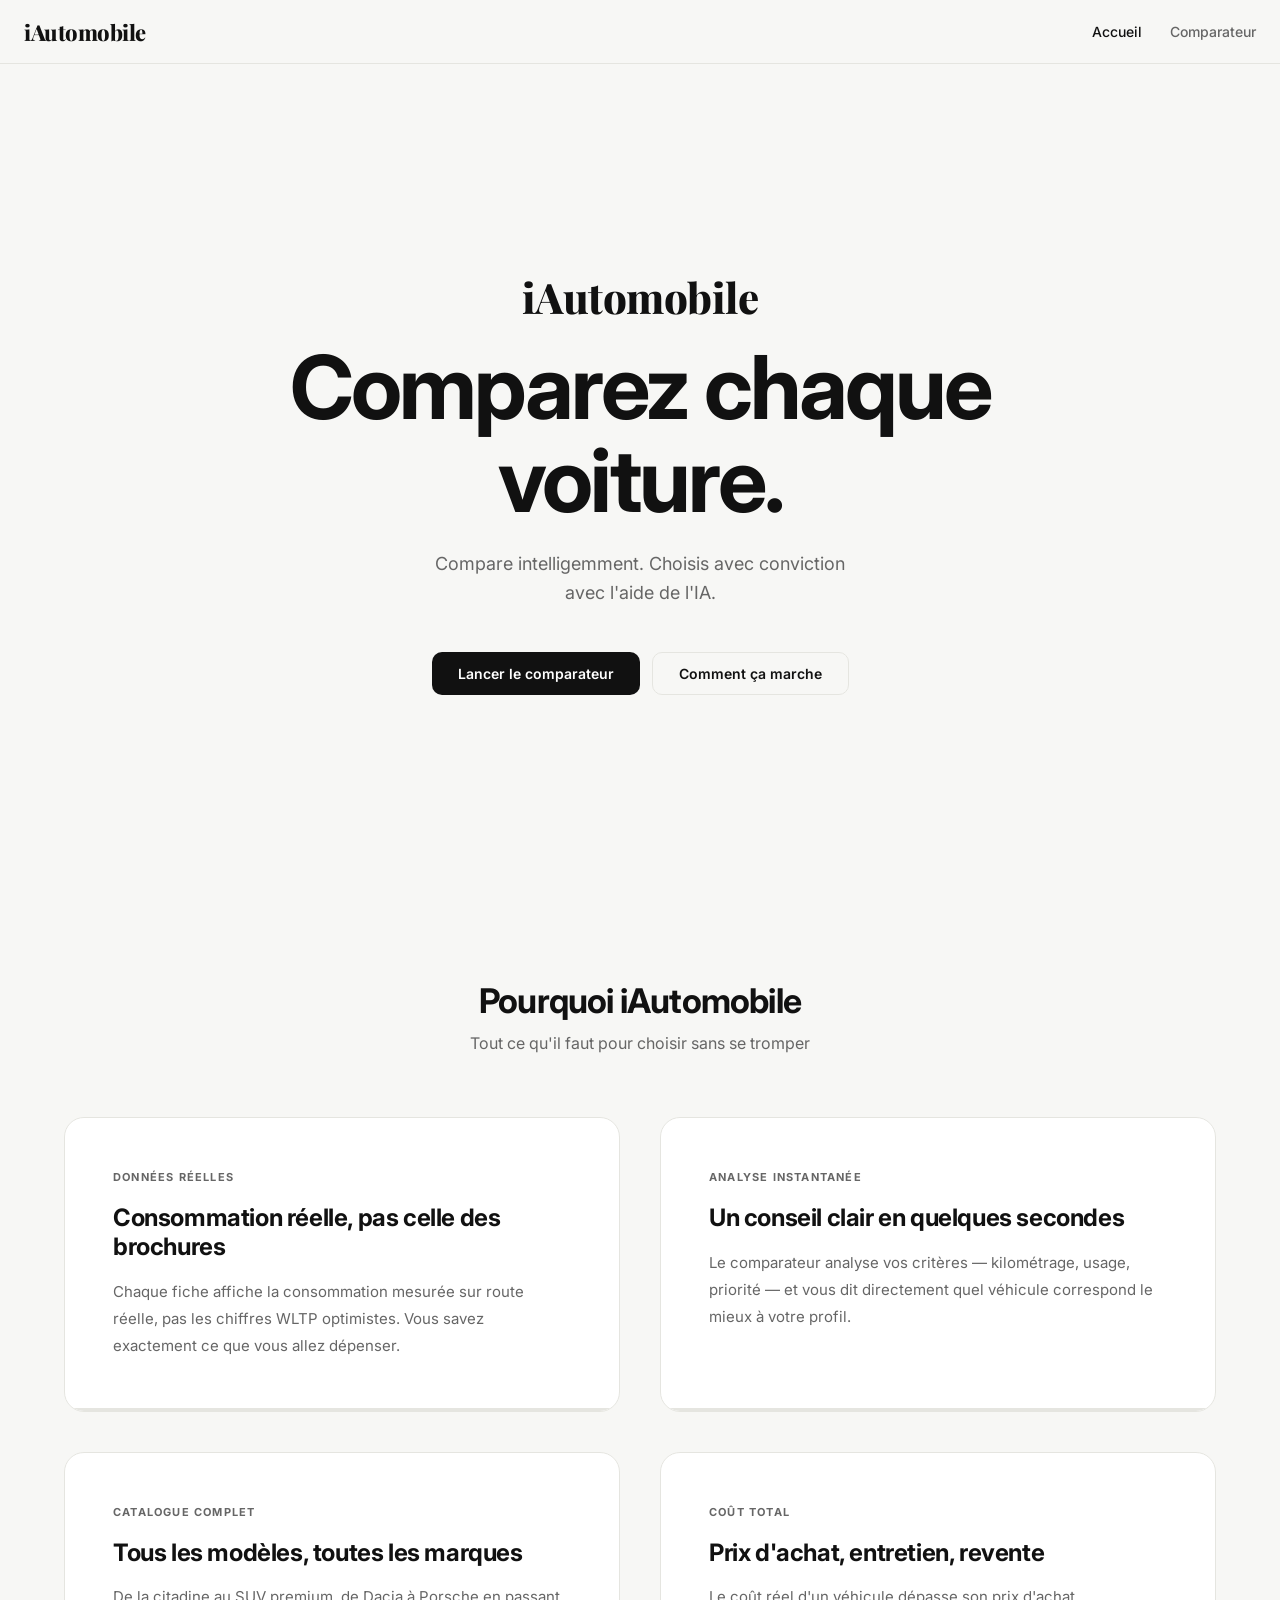
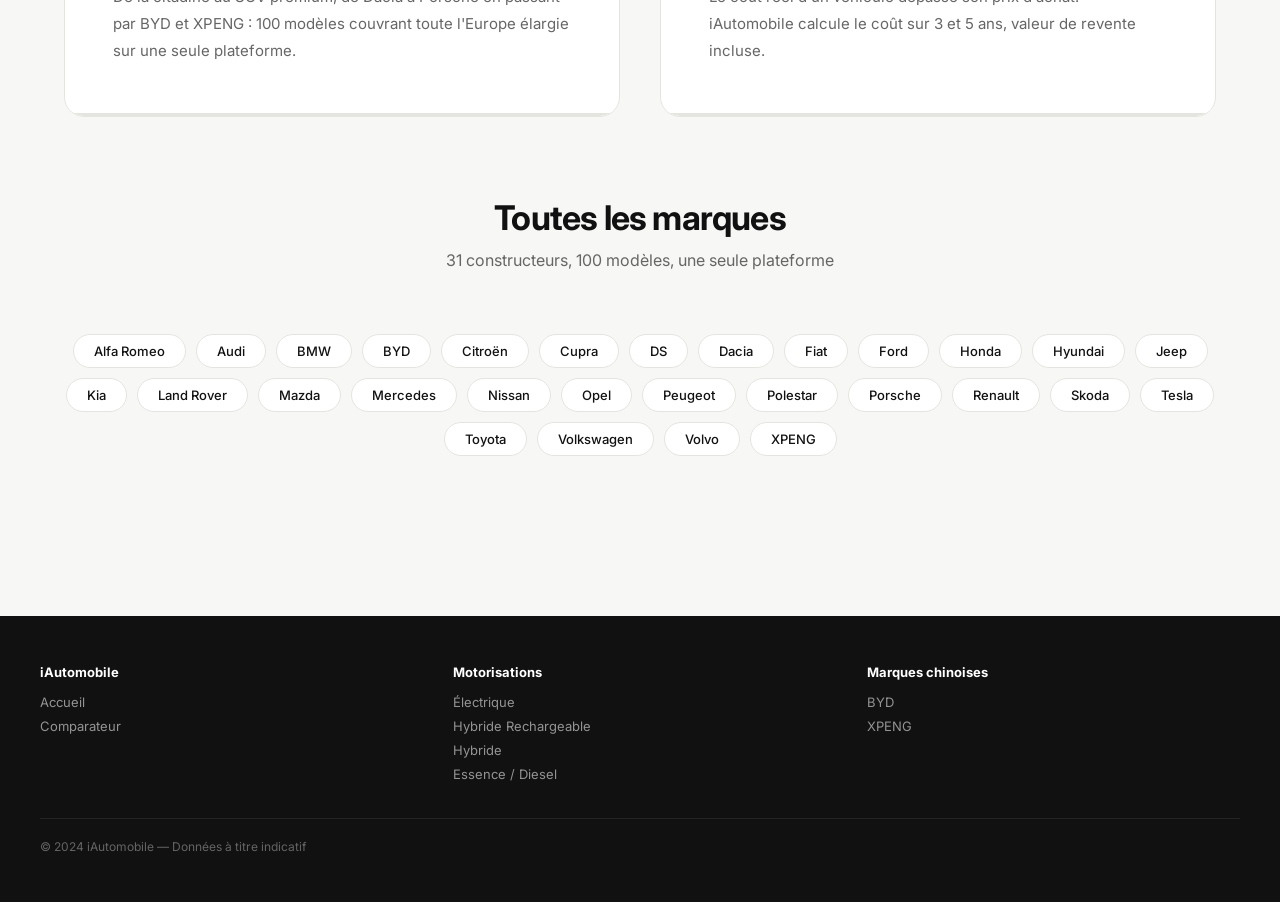
==== index.html @ 493f3c18 "Add files via upload" ====
<!DOCTYPE html>
<html lang="fr">
<head>
<meta charset="UTF-8">
<meta name="viewport" content="width=device-width, initial-scale=1.0">
<title>iAutomobile — Comparateur Automobile</title>
<link href="https://fonts.googleapis.com/css2?family=Playfair+Display:wght@700;800&family=Inter:wght@400;500;600;700&display=swap" rel="stylesheet">
<style>
*{margin:0;padding:0;box-sizing:border-box;}
:root{--bg:#F7F7F5;--text:#111;--muted:#666;--green:#22C55E;--green-light:#ECFDF5;--border:#E5E5E0;--white:#FFF;--red:#EF4444;}
html{scroll-behavior:smooth;}
body{font-family:'Inter',-apple-system,sans-serif;background:var(--bg);color:var(--text);overflow-x:hidden;}

.nav{position:sticky;top:0;z-index:100;background:rgba(247,247,245,.97);backdrop-filter:blur(12px);border-bottom:1px solid var(--border);padding:0 24px;height:64px;display:flex;align-items:center;}
.nav-inner{max-width:1400px;width:100%;margin:0 auto;display:flex;justify-content:space-between;align-items:center;}
.logo{font-family:'Playfair Display',serif;font-size:22px;font-weight:800;letter-spacing:-.5px;cursor:pointer;}
.nav-links{display:flex;gap:28px;}
.nav-links a{text-decoration:none;color:var(--muted);font-size:14px;font-weight:500;transition:color .2s;cursor:pointer;}
.nav-links a:hover,.nav-links a.active{color:var(--text);}

.btn{padding:12px 26px;font-size:14px;font-weight:600;border:none;border-radius:10px;cursor:pointer;font-family:'Inter',sans-serif;transition:all .22s;display:inline-flex;align-items:center;gap:6px;}
.btn-dark{background:var(--text);color:#fff;}
.btn-dark:hover{background:#222;transform:translateY(-2px);box-shadow:0 8px 24px rgba(0,0,0,.18);}
.btn-outline{background:transparent;color:var(--text);border:1.5px solid var(--border);}
.btn-outline:hover{border-color:var(--text);transform:translateY(-2px);}

.page{display:none;}
.page.active{display:block;}

/* HOME */
.hero{min-height:calc(100vh - 64px);display:flex;align-items:center;justify-content:center;padding:80px 24px;text-align:center;}
.hero-inner{max-width:720px;animation:fadeUp .7s ease both;}
.hero-brand{font-family:'Playfair Display',serif;font-size:clamp(18px,3vw,28px);font-weight:700;color:var(--muted);letter-spacing:2px;text-transform:uppercase;margin-bottom:20px;}
.hero h1{font-size:clamp(48px,8vw,88px);font-weight:700;letter-spacing:-3px;line-height:1.05;margin-bottom:24px;}
.hero-tag{font-size:18px;color:var(--muted);margin-bottom:44px;line-height:1.6;}
.hero-cta{display:flex;gap:12px;justify-content:center;flex-wrap:wrap;}

.section{padding:80px 24px;max-width:1200px;margin:0 auto;}
.section-title{font-size:34px;font-weight:700;letter-spacing:-.8px;margin-bottom:12px;text-align:center;}
.section-sub{font-size:16px;color:var(--muted);text-align:center;margin-bottom:64px;}

.feat-grid{display:grid;grid-template-columns:repeat(2,1fr);gap:40px;}
.feat{background:var(--white);border:1px solid var(--border);border-radius:20px;padding:52px 48px;transition:all .3s;position:relative;overflow:hidden;}
.feat::after{content:'';position:absolute;bottom:0;left:0;right:0;height:3px;background:var(--border);transition:background .3s;}
.feat:hover{transform:translateY(-4px);box-shadow:0 16px 48px rgba(0,0,0,.07);}
.feat:hover::after{background:var(--green);}
.feat-label{font-size:11px;font-weight:700;text-transform:uppercase;letter-spacing:1.2px;color:var(--muted);margin-bottom:20px;}
.feat h3{font-size:24px;font-weight:700;letter-spacing:-.4px;margin-bottom:16px;line-height:1.2;}
.feat p{font-size:15px;color:var(--muted);line-height:1.8;}

.brands-row{display:flex;flex-wrap:wrap;gap:10px;justify-content:center;}
.brand-pill{padding:8px 20px;background:var(--white);border:1px solid var(--border);border-radius:100px;font-size:13px;font-weight:500;transition:all .2s;}
.brand-pill:hover{border-color:var(--text);transform:translateY(-1px);}

/* COMPARE */
.compare-layout{display:flex;min-height:calc(100vh - 64px);max-width:1400px;margin:0 auto;}
.sidebar{width:280px;min-width:260px;padding:28px 20px;border-right:1px solid var(--border);position:sticky;top:64px;height:calc(100vh - 64px);overflow-y:auto;background:var(--white);}
.sidebar-section{margin-bottom:28px;}
.sidebar-label{font-size:11px;font-weight:700;text-transform:uppercase;letter-spacing:.7px;color:var(--muted);margin-bottom:12px;display:block;}
.km-row{display:flex;gap:8px;align-items:center;margin-bottom:8px;}
.km-input{width:85px;padding:8px 10px;border:1px solid var(--border);border-radius:8px;font-size:14px;font-weight:700;font-family:'Inter',sans-serif;text-align:right;}
.km-input:focus{outline:none;border-color:var(--green);}
input[type=range]{width:100%;accent-color:var(--green);cursor:pointer;margin-top:6px;}
.pills{display:flex;flex-wrap:wrap;gap:6px;}
.pill{padding:6px 13px;border:1px solid var(--border);border-radius:100px;font-size:12px;font-weight:500;cursor:pointer;background:transparent;font-family:'Inter',sans-serif;transition:all .15s;}
.pill.on{background:var(--text);color:#fff;border-color:var(--text);}
.v-list-item{display:flex;justify-content:space-between;align-items:center;padding:9px 0;border-bottom:1px solid var(--border);font-size:13px;}
.v-list-name{font-weight:600;}
.v-list-remove{background:none;border:none;cursor:pointer;color:var(--muted);font-size:20px;line-height:1;padding:0 2px;transition:color .15s;}
.v-list-remove:hover{color:var(--red);}
.add-btn{width:100%;margin-top:16px;padding:14px;background:var(--text);color:#fff;border:none;border-radius:12px;font-size:14px;font-weight:600;cursor:pointer;font-family:'Inter',sans-serif;display:flex;align-items:center;justify-content:center;gap:8px;transition:all .2s;}
.add-btn:hover{background:#222;transform:translateY(-2px);box-shadow:0 8px 20px rgba(0,0,0,.2);}
.slots-info{text-align:center;font-size:11px;color:var(--muted);margin-top:8px;}
.full-badge{margin-top:14px;padding:10px;background:var(--green-light);border-radius:8px;text-align:center;font-size:12px;font-weight:600;color:#166534;}

.compare-main{flex:1;padding:32px 28px;overflow-x:hidden;min-width:0;}
.compare-header{display:flex;justify-content:space-between;align-items:center;margin-bottom:28px;}
.compare-header h1{font-size:24px;font-weight:700;letter-spacing:-.4px;}
.v-grid{display:grid;gap:20px;margin-bottom:40px;}

.v-card{background:var(--white);border:1px solid var(--border);border-radius:16px;overflow:hidden;transition:box-shadow .3s;position:relative;animation:fadeUp .4s ease both;}
.v-card:hover{box-shadow:0 12px 40px rgba(0,0,0,.09);}
.v-card.recommended{border-color:var(--green);box-shadow:0 0 0 2px var(--green-light);}
.v-img-wrap{height:176px;position:relative;overflow:hidden;background:#111;}
.v-img-wrap img{width:100%;height:100%;object-fit:cover;transition:transform .4s;display:block;}
.v-card:hover .v-img-wrap img{transform:scale(1.05);}
.v-img-fallback{width:100%;height:100%;display:flex;flex-direction:column;align-items:center;justify-content:center;background:linear-gradient(135deg,#1a1a2e,#16213e);color:rgba(255,255,255,.4);font-size:13px;gap:8px;}
.badge-reco{position:absolute;top:10px;left:10px;background:var(--green);color:#fff;padding:4px 10px;border-radius:6px;font-size:11px;font-weight:700;z-index:2;}
.badge-motor{position:absolute;bottom:10px;right:10px;padding:4px 10px;border-radius:6px;font-size:11px;font-weight:600;z-index:2;}
.rm-btn{position:absolute;top:10px;right:10px;width:28px;height:28px;background:rgba(0,0,0,.5);border:none;border-radius:50%;cursor:pointer;color:#fff;font-size:16px;display:flex;align-items:center;justify-content:center;z-index:2;transition:background .2s;}
.rm-btn:hover{background:var(--red);}
.v-body{padding:18px 16px;}
.v-name{font-size:15px;font-weight:700;margin-bottom:2px;}
.v-sub{font-size:12px;color:var(--muted);margin-bottom:14px;}
.scores{display:grid;grid-template-columns:repeat(3,1fr);gap:5px;margin-bottom:11px;}
.sc{background:var(--bg);border-radius:7px;padding:8px 4px;text-align:center;}
.sc-lbl{font-size:9px;font-weight:700;text-transform:uppercase;letter-spacing:.3px;color:var(--muted);margin-bottom:1px;}
.sc-val{font-size:19px;font-weight:700;color:var(--green);}
.sbar-wrap{background:var(--border);border-radius:2px;height:3px;margin-bottom:7px;overflow:hidden;}
.sbar{height:3px;background:var(--green);border-radius:2px;}
.global-lbl{font-size:11px;font-weight:700;color:var(--green);margin-bottom:12px;}
.card-section{margin-bottom:10px;}
.card-section-title{font-size:10px;font-weight:700;text-transform:uppercase;letter-spacing:.4px;color:var(--muted);margin-bottom:5px;}
.insight-row{display:flex;align-items:flex-start;gap:6px;font-size:12px;padding:2px 0;}
.insight-dot{width:5px;height:5px;border-radius:50%;flex-shrink:0;margin-top:4px;}
.dot-green{background:var(--green);}
.dot-red{background:var(--red);}
.dot-blue{background:#3b82f6;}
.dot-orange{background:#f97316;}
.insight-txt{line-height:1.4;}
.comfort-badge{display:inline-flex;align-items:center;gap:5px;margin-top:4px;padding:5px 10px;background:var(--bg);border-radius:6px;font-size:11px;font-weight:600;color:var(--muted);border:1px solid var(--border);}
.m-elec{background:rgba(34,197,94,.85);color:#fff;}
.m-hybrid{background:rgba(59,130,246,.85);color:#fff;}
.m-phev{background:rgba(139,92,246,.85);color:#fff;}
.m-essence{background:rgba(249,115,22,.85);color:#fff;}
.m-diesel{background:rgba(100,116,139,.85);color:#fff;}
.m-gpl{background:rgba(234,179,8,.9);color:#000;}

/* DROPDOWN PICKER */
.picker-form{display:flex;flex-direction:column;gap:10px;margin-top:8px;}
.picker-select{width:100%;padding:10px 14px;border:1px solid var(--border);border-radius:10px;font-size:14px;font-family:'Inter',sans-serif;background:var(--white);color:var(--text);cursor:pointer;appearance:auto;}
.picker-select:focus{outline:none;border-color:var(--green);}
.picker-select:disabled{opacity:.4;cursor:not-allowed;}
.picker-confirm{width:100%;padding:12px;background:var(--green);color:#fff;border:none;border-radius:10px;font-size:14px;font-weight:600;cursor:pointer;font-family:'Inter',sans-serif;transition:all .2s;display:none;}
.picker-confirm:hover{background:#16a34a;transform:translateY(-1px);}
.picker-confirm.visible{display:block;}

/* TABLES */
.tblock{margin-bottom:32px;}
.tblock-title{font-size:17px;font-weight:700;letter-spacing:-.2px;margin-bottom:14px;}
.ct-wrap{background:var(--white);border:1px solid var(--border);border-radius:14px;overflow:hidden;overflow-x:auto;}
.ct{width:100%;border-collapse:collapse;}
.ct th{padding:11px 15px;font-size:11px;font-weight:600;text-transform:uppercase;letter-spacing:.5px;color:var(--muted);text-align:left;background:var(--bg);border-bottom:1px solid var(--border);white-space:nowrap;}
.ct td{padding:12px 15px;font-size:13px;border-bottom:1px solid var(--border);vertical-align:middle;}
.ct tr:last-child td{border-bottom:none;}
.ct tbody tr:hover{background:#fafaf8;}
.ct .rl{font-size:12px;font-weight:600;color:var(--muted);white-space:nowrap;background:var(--bg);min-width:168px;}
.ct .best{color:var(--green);font-weight:700;}
.ct .fw{font-weight:600;}
.vbar{display:flex;align-items:center;gap:9px;}
.vbar-track{flex:1;background:var(--border);border-radius:3px;height:4px;overflow:hidden;min-width:36px;}
.vbar-fill{height:4px;border-radius:3px;background:#d1d5db;}
.vbar-fill.vbest{background:var(--green);}
.vbar-val{font-size:13px;font-weight:600;white-space:nowrap;min-width:56px;text-align:right;}
.vbar-val.vbest-txt{color:var(--green);}

/* AI BOX */
.ai-box{background:var(--white);border:1px solid var(--border);border-radius:20px;padding:36px;margin-bottom:40px;position:relative;overflow:hidden;}
.ai-box::before{content:'';position:absolute;top:0;left:0;right:0;height:3px;background:linear-gradient(90deg,var(--green),#86efac);}
.ai-hd{display:flex;align-items:center;gap:14px;margin-bottom:28px;}
.ai-ic{width:44px;height:44px;background:var(--green-light);border-radius:12px;display:flex;align-items:center;justify-content:center;font-size:22px;flex-shrink:0;}
.ai-hd h2{font-size:20px;font-weight:700;letter-spacing:-.3px;}
.ai-hd-sub{font-size:12px;color:var(--muted);margin-top:2px;}
.score-row{display:grid;grid-template-columns:repeat(auto-fit,minmax(120px,1fr));gap:10px;margin-bottom:24px;}
.sc-chip{background:var(--bg);border-radius:12px;padding:16px;text-align:center;}
.sc-chip-lbl{font-size:10px;font-weight:700;text-transform:uppercase;letter-spacing:.5px;color:var(--muted);margin-bottom:6px;}
.sc-chip-val{font-size:34px;font-weight:700;color:var(--green);line-height:1;}
.sc-chip-name{font-size:11px;color:var(--muted);margin-top:4px;font-weight:500;}
.reco-box{background:var(--green-light);border:1px solid #bbf7d0;border-radius:12px;padding:20px;margin-bottom:20px;}
.reco-box h3{font-size:14px;font-weight:700;color:#166534;margin-bottom:8px;}
.reco-box p{font-size:14px;color:#166534;line-height:1.65;}
.verdict-grid{display:grid;grid-template-columns:repeat(auto-fit,minmax(190px,1fr));gap:10px;}
.verdict-c{background:var(--bg);border:1px solid var(--border);border-radius:12px;padding:14px 16px;}
.v-tag{font-size:11px;font-weight:700;text-transform:uppercase;letter-spacing:.4px;margin-bottom:5px;}
.v-tag.vfor{color:var(--green);}
.v-tag.vagainst{color:var(--muted);}
.v-vname{font-size:14px;font-weight:600;margin-bottom:4px;}
.v-vdesc{font-size:12px;color:var(--muted);line-height:1.5;}

.footer{background:var(--text);color:#fff;padding:48px 24px;margin-top:80px;}
.footer-inner{max-width:1200px;margin:0 auto;display:grid;grid-template-columns:repeat(auto-fit,minmax(160px,1fr));gap:40px;}
.footer h4{font-size:13px;font-weight:700;margin-bottom:14px;}
.footer a{display:block;font-size:13px;color:rgba(255,255,255,.55);text-decoration:none;margin-bottom:8px;cursor:pointer;}
.footer a:hover{color:#fff;}
.footer-copy{max-width:1200px;margin:28px auto 0;padding-top:20px;border-top:1px solid rgba(255,255,255,.08);font-size:12px;color:rgba(255,255,255,.35);}

@keyframes fadeUp{from{opacity:0;transform:translateY(14px);}to{opacity:1;transform:translateY(0);}}
@keyframes fadeIn{from{opacity:0;}to{opacity:1;}}
@media(max-width:960px){.sidebar{display:none;}.feat-grid{grid-template-columns:1fr;gap:24px;}}
@media(max-width:600px){.nav-links{display:none;}.hero h1{font-size:42px;letter-spacing:-2px;}.hero-cta{flex-direction:column;}}
</style>
</head>
<body>

<nav class="nav">
  <div class="nav-inner">
    <div class="logo" onclick="showPage('home')">iAutomobile</div>
    <div class="nav-links">
      <a onclick="showPage('home')" id="nav-home" class="active">Accueil</a>
      <a onclick="showPage('compare')" id="nav-compare">Comparateur</a>
    </div>
  </div>
</nav>

<!-- HOME -->
<div id="page-home" class="page active">
  <div class="hero">
    <div class="hero-inner">
      <div class="hero-brand" style="font-family:'Playfair Display',serif;font-size:clamp(28px,4vw,42px);font-weight:800;color:var(--text);letter-spacing:-.5px;text-transform:none;margin-bottom:16px;">iAutomobile</div>
      <h1>Comparez chaque voiture.</h1>
      <p class="hero-tag">Compare intelligemment. Choisis avec conviction<br>avec l'aide de l'IA.</p>
      <div class="hero-cta">
        <button class="btn btn-dark" onclick="showPage('compare')">Lancer le comparateur</button>
        <button class="btn btn-outline" onclick="document.getElementById('how').scrollIntoView({behavior:'smooth'})">Comment ça marche</button>
      </div>
    </div>
  </div>

  <div class="section" id="how">
    <p class="section-title">Pourquoi iAutomobile</p>
    <p class="section-sub">Tout ce qu'il faut pour choisir sans se tromper</p>
    <div class="feat-grid">
      <div class="feat">
        <div class="feat-label">Données réelles</div>
        <h3>Consommation réelle, pas celle des brochures</h3>
        <p>Chaque fiche affiche la consommation mesurée sur route réelle, pas les chiffres WLTP optimistes. Vous savez exactement ce que vous allez dépenser.</p>
      </div>
      <div class="feat">
        <div class="feat-label">Analyse instantanée</div>
        <h3>Un conseil clair en quelques secondes</h3>
        <p>Le comparateur analyse vos critères — kilométrage, usage, priorité — et vous dit directement quel véhicule correspond le mieux à votre profil.</p>
      </div>
      <div class="feat">
        <div class="feat-label">Catalogue complet</div>
        <h3>Tous les modèles, toutes les marques</h3>
        <p>De la citadine au SUV premium, de Dacia à Porsche en passant par BYD et XPENG : 100 modèles couvrant toute l'Europe élargie sur une seule plateforme.</p>
      </div>
      <div class="feat">
        <div class="feat-label">Coût total</div>
        <h3>Prix d'achat, entretien, revente</h3>
        <p>Le coût réel d'un véhicule dépasse son prix d'achat. iAutomobile calcule le coût sur 3 et 5 ans, valeur de revente incluse.</p>
      </div>
    </div>
  </div>

  <div class="section" style="padding-top:0;">
    <p class="section-title">Toutes les marques</p>
    <p class="section-sub">31 constructeurs, 100 modèles, une seule plateforme</p>
    <div class="brands-row" id="brands-row"></div>
  </div>

  <footer class="footer">
    <div class="footer-inner">
      <div><h4>iAutomobile</h4><a onclick="showPage('home')">Accueil</a><a onclick="showPage('compare')">Comparateur</a></div>
      <div><h4>Motorisations</h4><a>Électrique</a><a>Hybride Rechargeable</a><a>Hybride</a><a>Essence / Diesel</a></div>
      <div><h4>Marques chinoises</h4><a>BYD</a><a>XPENG</a></div>
    </div>
    <div class="footer-copy">© 2024 iAutomobile — Données à titre indicatif</div>
  </footer>
</div>

<!-- COMPARE -->
<div id="page-compare" class="page">
  <div class="compare-layout">
    <aside class="sidebar">
      <div class="sidebar-section">
        <span class="sidebar-label">Kilométrage annuel</span>
        <div class="km-row">
          <input type="number" id="km-val" class="km-input" value="12000" min="1000" max="80000" step="1000" oninput="onKmInput(this.value)">
          <span style="font-size:13px;color:var(--muted);">km/an</span>
        </div>
        <input type="range" id="km-range" min="1000" max="80000" step="1000" value="12000" oninput="onKmRange(this.value)">
      </div>
      <div class="sidebar-section">
        <span class="sidebar-label">Usage principal</span>
        <div class="pills">
          <button class="pill on" data-usage="mixed" onclick="setUsage(this)">Mixte</button>
          <button class="pill" data-usage="urban" onclick="setUsage(this)">Urbain</button>
          <button class="pill" data-usage="highway" onclick="setUsage(this)">Autoroute</button>
        </div>
      </div>
      <div class="sidebar-section">
        <span class="sidebar-label">Priorité</span>
        <div class="pills">
          <button class="pill on" data-prio="balanced" onclick="setPrio(this)">Équilibré</button>
          <button class="pill" data-prio="economy" onclick="setPrio(this)">Économie</button>
          <button class="pill" data-prio="performance" onclick="setPrio(this)">Performance</button>
          <button class="pill" data-prio="comfort" onclick="setPrio(this)">Confort</button>
        </div>
      </div>
      <div class="sidebar-section">
        <span class="sidebar-label">Véhicules sélectionnés</span>
        <div id="v-list"></div>
        <div id="add-slot">
          <button class="add-btn" onclick="togglePicker()">+ Ajouter un véhicule</button>
          <div class="slots-info" id="slots-info"></div>
        </div>
        <div id="full-badge" class="full-badge" style="display:none">Maximum 4 véhicules atteint</div>
        <div id="picker-wrap" style="display:none;margin-top:16px;">
          <div class="picker-form">
            <select class="picker-select" id="sel-brand" onchange="onBrandChange()">
              <option value="">Choisir une marque...</option>
            </select>
            <select class="picker-select" id="sel-model" onchange="onModelChange()" disabled>
              <option value="">Choisir un modèle...</option>
            </select>
            <select class="picker-select" id="sel-energy" onchange="onEnergyChange()" disabled>
              <option value="">Énergie...</option>
            </select>
            <select class="picker-select" id="sel-version" onchange="onVersionChange()" disabled>
              <option value="">Version...</option>
            </select>
            <button class="picker-confirm" id="picker-confirm" onclick="confirmPick()">Ajouter ce véhicule</button>
          </div>
        </div>
      </div>
    </aside>
    <main class="compare-main">
      <div class="compare-header">
        <h1>Comparateur</h1>
        <span id="compare-count"></span>
      </div>
      <div id="cards-wrap"></div>
      <div id="ai-wrap"></div>
      <div id="tables-wrap"></div>
    </main>
  </div>
</div>
<script>
var DB=[
{id:1,brand:"Renault",model:"Clio",version:"Techno TCe 90",year:2024,motorization:"Essence",photo:"https://upload.wikimedia.org/wikipedia/commons/thumb/9/9e/2019_Renault_Clio_facelift_%28UK%29%2C_front_8.21.19.jpg/800px-2019_Renault_Clio_facelift_%28UK%29%2C_front_8.21.19.jpg",power:90,torque:160,transmission:"Manuelle 6v",battery:null,autonomy:null,consumption_wltp:5.0,consumption_real:5.8,co2:114,dimensions:"4080x1798x1440",trunk:290,weight:1070,price:19200,cote_occasion:14500,resale3y:11500,resale5y:9200,comfort:3,space:2,strengths:["Prix d'achat serré","Fiabilité prouvée","Conso modérée"],weaknesses:["Coffre limité","Insonorisation moyenne"]},
{id:2,brand:"Renault",model:"Mégane E-Tech",version:"EV60 220ch",year:2024,motorization:"Électrique",photo:"https://upload.wikimedia.org/wikipedia/commons/thumb/5/5b/Renault_M%C3%A9gane_E-Tech_Electric_-_2022_-_001.jpg/800px-Renault_M%C3%A9gane_E-Tech_Electric_-_2022_-_001.jpg",power:220,torque:300,transmission:"Automatique",battery:60,autonomy:470,consumption_wltp:16.1,consumption_real:18.0,co2:0,dimensions:"4200x1768x1505",trunk:440,weight:1624,price:38500,cote_occasion:29000,resale3y:24000,resale5y:19000,comfort:4,space:3,strengths:["Autonomie confortable","Design moderne","Recharge rapide"],weaknesses:["Prix élevé","Coffre moyen"]},
{id:3,brand:"Renault",model:"Austral",version:"E-Tech Hybrid 200",year:2024,motorization:"Hybride",photo:"https://upload.wikimedia.org/wikipedia/commons/thumb/4/4c/Renault_Austral_-_2022_-_001.jpg/800px-Renault_Austral_-_2022_-_001.jpg",power:200,torque:205,transmission:"Auto. multimode",battery:null,autonomy:null,consumption_wltp:4.9,consumption_real:5.6,co2:111,dimensions:"4510x1836x1620",trunk:500,weight:1560,price:36900,cote_occasion:28000,resale3y:22000,resale5y:17500,comfort:4,space:4,strengths:["Hybride efficace","Grand coffre","Confort routier"],weaknesses:["Accélération moyenne","Prix en hausse"]},
{id:4,brand:"Renault",model:"Arkana",version:"E-Tech Hybrid 145",year:2024,motorization:"Hybride",photo:"https://upload.wikimedia.org/wikipedia/commons/thumb/e/e7/Renault_Arkana_E-Tech_-_2021_-_001.jpg/800px-Renault_Arkana_E-Tech_-_2021_-_001.jpg",power:145,torque:205,transmission:"Auto. multimode",battery:null,autonomy:null,consumption_wltp:4.7,consumption_real:5.3,co2:107,dimensions:"4568x1820x1571",trunk:480,weight:1444,price:32900,cote_occasion:24000,resale3y:19000,resale5y:15000,comfort:3,space:3,strengths:["Style SUV coupé","Hybride efficace","Bonne revente"],weaknesses:["Coffre en retrait","Pas de 4x4"]},
{id:5,brand:"Peugeot",model:"208",version:"GT PureTech 100",year:2024,motorization:"Essence",photo:"https://upload.wikimedia.org/wikipedia/commons/thumb/6/6a/2019_Peugeot_208_GT_Line_1.2_Front.jpg/800px-2019_Peugeot_208_GT_Line_1.2_Front.jpg",power:100,torque:205,transmission:"Manuelle 6v",battery:null,autonomy:null,consumption_wltp:5.1,consumption_real:5.9,co2:117,dimensions:"4055x1745x1430",trunk:311,weight:1120,price:22400,cote_occasion:16500,resale3y:13000,resale5y:10500,comfort:3,space:2,strengths:["Design premium","Cockpit i","Équipements complets"],weaknesses:["Coffre limite","Visibilité réduite"]},
{id:6,brand:"Peugeot",model:"e-208",version:"GT 156ch",year:2024,motorization:"Électrique",photo:"https://upload.wikimedia.org/wikipedia/commons/thumb/9/92/2020_Peugeot_e-208_GT_front_8.17.20.jpg/800px-2020_Peugeot_e-208_GT_front_8.17.20.jpg",power:156,torque:260,transmission:"Automatique",battery:51,autonomy:400,consumption_wltp:14.7,consumption_real:16.5,co2:0,dimensions:"4055x1745x1430",trunk:311,weight:1530,price:34200,cote_occasion:25000,resale3y:20000,resale5y:16000,comfort:3,space:2,strengths:["Autonomie urbaine excellente","Design identique","Recharge rapide"],weaknesses:["Prix élevé","Poids alourdi"]},
{id:7,brand:"Peugeot",model:"308",version:"PHEV 225 e-EAT8",year:2024,motorization:"Hybride Rechargeable",photo:"",power:225,torque:360,transmission:"Automatique 8v",battery:12.4,autonomy:58,consumption_wltp:6.1,consumption_real:7.2,co2:139,dimensions:"4363x1852x1444",trunk:375,weight:1545,price:38900,cote_occasion:28000,resale3y:22000,resale5y:17500,comfort:4,space:3,strengths:["Économique en ville","Polyvalent","Confort premium"],weaknesses:["Batterie coûteuse","Coffre réduit"]},
{id:8,brand:"Peugeot",model:"3008",version:"PHEV 300 4x4",year:2024,motorization:"Hybride Rechargeable",photo:"",power:300,torque:520,transmission:"Automatique 8v",battery:14.2,autonomy:60,consumption_wltp:6.5,consumption_real:7.8,co2:149,dimensions:"4447x1841x1632",trunk:395,weight:1850,price:52900,cote_occasion:38000,resale3y:30000,resale5y:24000,comfort:4,space:4,strengths:["300ch AWD","Coffre modulable","Qualité intérieure"],weaknesses:["Très lourd","Prix premium"]},
{id:9,brand:"Citroën",model:"C3",version:"PureTech 83",year:2024,motorization:"Essence",photo:"",power:83,torque:150,transmission:"Manuelle 5v",battery:null,autonomy:null,consumption_wltp:4.8,consumption_real:5.5,co2:111,dimensions:"4015x1755x1495",trunk:310,weight:1054,price:16200,cote_occasion:11500,resale3y:9000,resale5y:7200,comfort:4,space:2,strengths:["Budget serré","Confort urbain","Légèreté"],weaknesses:["Motorisation basique","Coffre petit"]},
{id:10,brand:"Citroën",model:"ë-C3",version:"MAX 113ch",year:2024,motorization:"Électrique",photo:"",power:113,torque:120,transmission:"Automatique",battery:44,autonomy:320,consumption_wltp:13.9,consumption_real:15.5,co2:0,dimensions:"4015x1755x1577",trunk:310,weight:1416,price:23300,cote_occasion:17000,resale3y:13500,resale5y:10500,comfort:4,space:2,strengths:["Prix accessible","Autonomie correcte","Confort Citroën"],weaknesses:["Finition basique","Recharge moyenne"]},
{id:11,brand:"Citroën",model:"C5 X",version:"Hybrid 225",year:2024,motorization:"Hybride Rechargeable",photo:"",power:225,torque:360,transmission:"Automatique 8v",battery:12.4,autonomy:55,consumption_wltp:5.9,consumption_real:7.0,co2:135,dimensions:"4805x1865x1485",trunk:485,weight:1675,price:43900,cote_occasion:31000,resale3y:24000,resale5y:19000,comfort:5,space:4,strengths:["Confort exceptionnel","Grand coffre","Silhouette originale"],weaknesses:["Prix élevé","Pas très sportif"]},
{id:12,brand:"Dacia",model:"Sandero",version:"ECO-G 100",year:2024,motorization:"GPL",photo:"",power:100,torque:170,transmission:"Manuelle 6v",battery:null,autonomy:null,consumption_wltp:5.4,consumption_real:6.1,co2:124,dimensions:"4088x1769x1519",trunk:328,weight:1100,price:17200,cote_occasion:12500,resale3y:10000,resale5y:8000,comfort:3,space:3,strengths:["Meilleur rapport qualité/prix","GPL économique","Coffre correct"],weaknesses:["Image entrée de gamme","Équipements basiques"]},
{id:13,brand:"Dacia",model:"Duster",version:"TCe 130 4x2",year:2024,motorization:"Essence",photo:"",power:130,torque:230,transmission:"Manuelle 6v",battery:null,autonomy:null,consumption_wltp:6.2,consumption_real:7.1,co2:141,dimensions:"4340x1800x1693",trunk:467,weight:1299,price:22900,cote_occasion:17000,resale3y:13500,resale5y:11000,comfort:3,space:4,strengths:["Prix imbattable","Grand coffre","Robustesse"],weaknesses:["Finition basique","Consommation correcte"]},
{id:14,brand:"Dacia",model:"Spring",version:"Electric 65ch",year:2024,motorization:"Électrique",photo:"",power:65,torque:113,transmission:"Automatique",battery:26.8,autonomy:220,consumption_wltp:13.9,consumption_real:15.0,co2:0,dimensions:"3734x1622x1519",trunk:290,weight:970,price:18900,cote_occasion:13000,resale3y:10000,resale5y:7500,comfort:2,space:2,strengths:["Électrique le moins cher","Ultraléger","Parfait urbain"],weaknesses:["Autonomie limitée","Pas pour autoroute"]},
{id:15,brand:"Dacia",model:"Jogger",version:"TCe 110 7 places",year:2024,motorization:"Essence",photo:"",power:110,torque:200,transmission:"Manuelle 6v",battery:null,autonomy:null,consumption_wltp:6.3,consumption_real:7.2,co2:144,dimensions:"4547x1784x1632",trunk:160,weight:1285,price:21900,cote_occasion:16000,resale3y:13000,resale5y:10500,comfort:3,space:5,strengths:["7 places abordable","Modularité excellente","Prix plancher"],weaknesses:["Conso correcte","Finition basique"]},
{id:16,brand:"Toyota",model:"Corolla",version:"Hybride 140h",year:2024,motorization:"Hybride",photo:"https://upload.wikimedia.org/wikipedia/commons/thumb/3/38/2019_Toyota_Corolla_sedan_%28facelift%2C_red%29%2C_front_8.15.19.jpg/800px-2019_Toyota_Corolla_sedan_%28facelift%2C_red%29%2C_front_8.15.19.jpg",power:140,torque:163,transmission:"CVT automatique",battery:null,autonomy:null,consumption_wltp:4.1,consumption_real:4.8,co2:107,dimensions:"4640x1780x1435",trunk:360,weight:1375,price:32500,cote_occasion:25000,resale3y:20500,resale5y:16500,comfort:4,space:3,strengths:["Fiabilité légendaire","Hybride très efficace","Entretien économique"],weaknesses:["Moteur peu sportif","Accélération modeste"]},
{id:17,brand:"Toyota",model:"Yaris",version:"Hybride 116h",year:2024,motorization:"Hybride",photo:"",power:116,torque:141,transmission:"CVT automatique",battery:null,autonomy:null,consumption_wltp:3.8,consumption_real:4.4,co2:87,dimensions:"3940x1745x1500",trunk:286,weight:1130,price:26200,cote_occasion:20000,resale3y:16500,resale5y:13500,comfort:3,space:2,strengths:["Conso record","Fiabilité Toyota","Petit prix entretien"],weaknesses:["Coffre très limité","CVT bruyant"]},
{id:18,brand:"Toyota",model:"C-HR",version:"Hybride 200h",year:2024,motorization:"Hybride",photo:"",power:200,torque:208,transmission:"CVT automatique",battery:null,autonomy:null,consumption_wltp:4.7,consumption_real:5.4,co2:108,dimensions:"4390x1840x1565",trunk:388,weight:1540,price:38900,cote_occasion:30000,resale3y:24000,resale5y:19500,comfort:4,space:3,strengths:["Design unique","Hybride puissant","Bonne revente"],weaknesses:["Coffre réduit","Pas de 4x4"]},
{id:19,brand:"Toyota",model:"RAV4",version:"Hybride 222h AWD",year:2024,motorization:"Hybride",photo:"",power:222,torque:221,transmission:"CVT automatique",battery:null,autonomy:null,consumption_wltp:5.0,consumption_real:5.8,co2:114,dimensions:"4600x1855x1685",trunk:580,weight:1790,price:46500,cote_occasion:36000,resale3y:29000,resale5y:23500,comfort:4,space:5,strengths:["AWD fiable","Grand coffre","Hybride durable"],weaknesses:["Prix élevé","Conso sur route"]},
{id:20,brand:"Toyota",model:"bZ4X",version:"204ch FWD",year:2024,motorization:"Électrique",photo:"",power:204,torque:266,transmission:"Automatique",battery:71.4,autonomy:516,consumption_wltp:18.0,consumption_real:20.0,co2:0,dimensions:"4690x1860x1650",trunk:452,weight:2010,price:47990,cote_occasion:36000,resale3y:29000,resale5y:23000,comfort:4,space:4,strengths:["Autonomie confortable","Grand coffre","Fiabilité Toyota"],weaknesses:["Recharge lente","Lourd"]},
{id:21,brand:"Volkswagen",model:"Golf",version:"GTE eHybrid 245",year:2024,motorization:"Hybride Rechargeable",photo:"",power:245,torque:400,transmission:"DSG 6v",battery:13,autonomy:70,consumption_wltp:5.5,consumption_real:6.8,co2:127,dimensions:"4284x1789x1456",trunk:381,weight:1580,price:46500,cote_occasion:36000,resale3y:28000,resale5y:22000,comfort:4,space:3,strengths:["70km électrique réel","Finition allemande","Polyvalent"],weaknesses:["Prix élevé","Poids important"]},
{id:22,brand:"Volkswagen",model:"Polo",version:"Life 1.0 TSI 95",year:2024,motorization:"Essence",photo:"",power:95,torque:175,transmission:"Manuelle 5v",battery:null,autonomy:null,consumption_wltp:5.0,consumption_real:5.7,co2:115,dimensions:"4053x1751x1461",trunk:351,weight:1106,price:22100,cote_occasion:16500,resale3y:13000,resale5y:10500,comfort:3,space:2,strengths:["Qualité allemande","Bon coffre citadine","Fiable"],weaknesses:["Prix vs concurrents","Options coûteuses"]},
{id:23,brand:"Volkswagen",model:"ID.4",version:"Pro 204ch",year:2024,motorization:"Électrique",photo:"",power:204,torque:310,transmission:"Automatique",battery:77,autonomy:531,consumption_wltp:17.7,consumption_real:19.5,co2:0,dimensions:"4584x1865x1640",trunk:543,weight:2124,price:48990,cote_occasion:37000,resale3y:30000,resale5y:24000,comfort:4,space:5,strengths:["Grand coffre","Autonomie rassurante","Confort routier"],weaknesses:["Très lourd","Prix élevé"]},
{id:24,brand:"Volkswagen",model:"Tiguan",version:"eHybrid 245",year:2024,motorization:"Hybride Rechargeable",photo:"",power:245,torque:400,transmission:"DSG 6v",battery:17.9,autonomy:90,consumption_wltp:4.5,consumption_real:6.2,co2:103,dimensions:"4539x1859x1677",trunk:615,weight:1890,price:52900,cote_occasion:40000,resale3y:32000,resale5y:26000,comfort:4,space:5,strengths:["90km électrique","Grand coffre","Qualité VW"],weaknesses:["Prix premium","Lourd"]},
{id:25,brand:"BMW",model:"M440i",version:"xDrive Coupé",year:2024,motorization:"Essence",photo:"",power:374,torque:500,transmission:"Automatique 8v",battery:null,autonomy:null,consumption_wltp:8.1,consumption_real:9.6,co2:185,dimensions:"4783x1852x1393",trunk:440,weight:1735,price:87500,cote_occasion:72000,resale3y:55000,resale5y:42000,comfort:4,space:2,strengths:["Performance sportive","Luxe premium","Tenue de route"],weaknesses:["Très cher","Forte consommation"]},
{id:26,brand:"BMW",model:"iX1",version:"xDrive30 313ch",year:2024,motorization:"Électrique",photo:"",power:313,torque:494,transmission:"Automatique",battery:64.7,autonomy:475,consumption_wltp:18.0,consumption_real:20.0,co2:0,dimensions:"4500x1845x1616",trunk:490,weight:2050,price:57900,cote_occasion:45000,resale3y:36000,resale5y:29000,comfort:5,space:4,strengths:["AWD électrique","Prestige BMW","Bien équipé"],weaknesses:["Très lourd","Prix élevé"]},
{id:27,brand:"BMW",model:"Série 3",version:"320d xDrive",year:2024,motorization:"Diesel",photo:"",power:190,torque:400,transmission:"Automatique 8v",battery:null,autonomy:null,consumption_wltp:5.2,consumption_real:6.0,co2:137,dimensions:"4709x1827x1435",trunk:480,weight:1655,price:55900,cote_occasion:43000,resale3y:34000,resale5y:27000,comfort:5,space:4,strengths:["Référence berline premium","Diesel efficace","Bonne revente"],weaknesses:["Diesel en déclin","Prix élevé"]},
{id:28,brand:"Mercedes",model:"Classe A",version:"A 180 7G-DCT",year:2024,motorization:"Essence",photo:"",power:136,torque:200,transmission:"DCT 7v",battery:null,autonomy:null,consumption_wltp:6.1,consumption_real:7.0,co2:139,dimensions:"4419x1796x1440",trunk:370,weight:1390,price:38900,cote_occasion:28000,resale3y:22000,resale5y:17500,comfort:4,space:3,strengths:["Prestige Mercedes","MBUX intuitif","Confort premium"],weaknesses:["Prix élevé","Fiabilité perfectible"]},
{id:29,brand:"Mercedes",model:"EQA",version:"250 190ch",year:2024,motorization:"Électrique",photo:"",power:190,torque:385,transmission:"Automatique",battery:66.5,autonomy:426,consumption_wltp:17.7,consumption_real:19.5,co2:0,dimensions:"4463x1834x1624",trunk:340,weight:2040,price:52900,cote_occasion:39000,resale3y:31000,resale5y:25000,comfort:4,space:3,strengths:["Prestige électrique","Équipements complets","Conduite sereine"],weaknesses:["Coffre petit","Lourd"]},
{id:30,brand:"Mercedes",model:"Classe C",version:"C 300 e AMG",year:2024,motorization:"Hybride Rechargeable",photo:"",power:313,torque:550,transmission:"Automatique 9v",battery:25.4,autonomy:113,consumption_wltp:2.1,consumption_real:5.5,co2:48,dimensions:"4751x1820x1438",trunk:360,weight:1905,price:67900,cote_occasion:52000,resale3y:42000,resale5y:33000,comfort:5,space:3,strengths:["113km électrique","313ch","Luxe absolu"],weaknesses:["Prix très élevé","Coffre réduit PHEV"]},
{id:31,brand:"Audi",model:"A3",version:"Sportback 35 TFSI",year:2024,motorization:"Essence",photo:"",power:150,torque:250,transmission:"DSG 7v",battery:null,autonomy:null,consumption_wltp:6.1,consumption_real:7.0,co2:139,dimensions:"4343x1816x1428",trunk:380,weight:1330,price:38200,cote_occasion:28000,resale3y:22500,resale5y:18000,comfort:4,space:3,strengths:["Qualité Audi","Bien équipé","Moteur souple"],weaknesses:["Prix élevé","Options coûteuses"]},
{id:32,brand:"Audi",model:"Q4 e-tron",version:"40 204ch",year:2024,motorization:"Électrique",photo:"",power:204,torque:310,transmission:"Automatique",battery:77,autonomy:520,consumption_wltp:17.6,consumption_real:19.5,co2:0,dimensions:"4588x1865x1632",trunk:520,weight:2135,price:49900,cote_occasion:38000,resale3y:30000,resale5y:24000,comfort:4,space:4,strengths:["Autonomie confortable","Prestige Audi","Bon coffre"],weaknesses:["Très lourd","Prix élevé"]},
{id:33,brand:"Audi",model:"A6",version:"55 TFSI e quattro",year:2024,motorization:"Hybride Rechargeable",photo:"",power:367,torque:500,transmission:"Automatique 8v",battery:14.4,autonomy:62,consumption_wltp:2.4,consumption_real:6.5,co2:55,dimensions:"4939x1886x1457",trunk:405,weight:2010,price:79900,cote_occasion:60000,resale3y:48000,resale5y:38000,comfort:5,space:4,strengths:["367ch AWD","62km électrique","Grand tourisme"],weaknesses:["Prix très élevé","Lourd"]},
{id:34,brand:"Hyundai",model:"Ioniq 6",version:"77kWh 229ch RWD",year:2024,motorization:"Électrique",photo:"",power:229,torque:350,transmission:"Automatique",battery:77.4,autonomy:614,consumption_wltp:14.3,consumption_real:16.0,co2:0,dimensions:"4855x1880x1495",trunk:401,weight:1985,price:45990,cote_occasion:35000,resale3y:28000,resale5y:22000,comfort:4,space:3,strengths:["Recharge 800V ultrarapide","Autonomie record","Design aérodynamique"],weaknesses:["Coffre moyen","Lourd"]},
{id:35,brand:"Hyundai",model:"Tucson",version:"PHEV 265ch AWD",year:2024,motorization:"Hybride Rechargeable",photo:"",power:265,torque:350,transmission:"Automatique 6v",battery:13.8,autonomy:62,consumption_wltp:1.4,consumption_real:5.8,co2:32,dimensions:"4500x1865x1650",trunk:558,weight:1905,price:48900,cote_occasion:37000,resale3y:29000,resale5y:23000,comfort:4,space:5,strengths:["AWD rechargeable","Grand coffre","Garantie 5 ans"],weaknesses:["Prix élevé","Boîte perfectible"]},
{id:36,brand:"Hyundai",model:"i20",version:"1.0 T-GDI 100",year:2024,motorization:"Essence",photo:"",power:100,torque:172,transmission:"DCT 7v",battery:null,autonomy:null,consumption_wltp:5.3,consumption_real:6.1,co2:121,dimensions:"4040x1775x1450",trunk:352,weight:1180,price:22900,cote_occasion:17000,resale3y:13500,resale5y:11000,comfort:3,space:3,strengths:["Bon équipement","Garantie 5 ans","Confort correct"],weaknesses:["Finition plastique","DCT sensible"]},
{id:37,brand:"Kia",model:"EV6",version:"GT-Line 229ch RWD",year:2024,motorization:"Électrique",photo:"",power:229,torque:350,transmission:"Automatique",battery:77.4,autonomy:504,consumption_wltp:16.5,consumption_real:18.2,co2:0,dimensions:"4695x1890x1545",trunk:490,weight:2015,price:47990,cote_occasion:36000,resale3y:29000,resale5y:23000,comfort:4,space:4,strengths:["800V ultrarapide","Design spectaculaire","Garantie 7 ans"],weaknesses:["Coffre réduit","Lourd"]},
{id:38,brand:"Kia",model:"Sportage",version:"PHEV 265ch AWD",year:2024,motorization:"Hybride Rechargeable",photo:"",power:265,torque:350,transmission:"Automatique 6v",battery:13.8,autonomy:70,consumption_wltp:1.6,consumption_real:5.5,co2:37,dimensions:"4515x1865x1665",trunk:540,weight:1886,price:46900,cote_occasion:36000,resale3y:28000,resale5y:22500,comfort:4,space:5,strengths:["70km électrique","Garantie 7 ans","Grand coffre"],weaknesses:["Prix élevé","Lourd"]},
{id:39,brand:"Kia",model:"Niro EV",version:"204ch",year:2024,motorization:"Électrique",photo:"",power:204,torque:255,transmission:"Automatique",battery:64.8,autonomy:463,consumption_wltp:15.7,consumption_real:17.5,co2:0,dimensions:"4420x1825x1560",trunk:475,weight:1737,price:41990,cote_occasion:31000,resale3y:25000,resale5y:20000,comfort:4,space:4,strengths:["Bon rapport autonomie/prix","Garantie 7 ans","Coffre pratique"],weaknesses:["Design sobre","Recharge moyenne"]},
{id:40,brand:"Tesla",model:"Model 3",version:"Grande Autonomie AWD",year:2024,motorization:"Électrique",photo:"https://upload.wikimedia.org/wikipedia/commons/thumb/e/ef/2021_Tesla_Model_3_facelift%2C_front_8.22.21.jpg/800px-2021_Tesla_Model_3_facelift%2C_front_8.22.21.jpg",power:358,torque:510,transmission:"Auto. 2 moteurs",battery:75,autonomy:629,consumption_wltp:13.5,consumption_real:15.2,co2:0,dimensions:"4720x1849x1443",trunk:425,weight:1830,price:45990,cote_occasion:38000,resale3y:32000,resale5y:25000,comfort:4,space:3,strengths:["Performance instantanée","Autonomie rassurante","Entretien minimal"],weaknesses:["Prix élevé","Dépendance Superchargeurs"]},
{id:41,brand:"Tesla",model:"Model Y",version:"Grande Autonomie AWD",year:2024,motorization:"Électrique",photo:"https://upload.wikimedia.org/wikipedia/commons/thumb/9/9a/Tesla_Model_Y_Standard_Range_2021_%28cropped%29.jpg/800px-Tesla_Model_Y_Standard_Range_2021_%28cropped%29.jpg",power:378,torque:493,transmission:"Auto. 2 moteurs",battery:75,autonomy:600,consumption_wltp:15.7,consumption_real:17.5,co2:0,dimensions:"4751x1921x1624",trunk:854,weight:1979,price:49990,cote_occasion:40000,resale3y:33000,resale5y:27000,comfort:4,space:5,strengths:["SUV électrique best-seller","Coffre XXL 854L","Superchargeurs partout"],weaknesses:["Prix élevé","Qualité assemblage"]},
{id:42,brand:"Tesla",model:"Model 3",version:"Standard Range RWD",year:2024,motorization:"Électrique",photo:"https://upload.wikimedia.org/wikipedia/commons/thumb/e/ef/2021_Tesla_Model_3_facelift%2C_front_8.22.21.jpg/800px-2021_Tesla_Model_3_facelift%2C_front_8.22.21.jpg",power:208,torque:340,transmission:"Automatique",battery:57.5,autonomy:491,consumption_wltp:13.9,consumption_real:15.5,co2:0,dimensions:"4720x1849x1443",trunk:425,weight:1694,price:38990,cote_occasion:30000,resale3y:24000,resale5y:19000,comfort:4,space:3,strengths:["Prix Tesla accessible","491km autonomie","Superchargeurs"],weaknesses:["Pas d'AWD","Autonomie vs GA"]},
{id:43,brand:"Skoda",model:"Octavia",version:"Combi TDI 150",year:2024,motorization:"Diesel",photo:"",power:150,torque:360,transmission:"DSG 7v",battery:null,autonomy:null,consumption_wltp:4.7,consumption_real:5.5,co2:123,dimensions:"4689x1829x1470",trunk:640,weight:1482,price:37900,cote_occasion:28000,resale3y:22000,resale5y:17500,comfort:4,space:5,strengths:["Coffre XXL 640L","Rapport qualité/prix","Fiable"],weaknesses:["Diesel en déclin","Design sobre"]},
{id:44,brand:"Skoda",model:"Enyaq",version:"iV 80 204ch",year:2024,motorization:"Électrique",photo:"",power:204,torque:310,transmission:"Automatique",battery:77,autonomy:536,consumption_wltp:16.8,consumption_real:18.5,co2:0,dimensions:"4649x1877x1616",trunk:585,weight:2095,price:44900,cote_occasion:34000,resale3y:27000,resale5y:22000,comfort:4,space:5,strengths:["Grand coffre","Autonomie solide","Prix compétitif"],weaknesses:["Très lourd","Design neutre"]},
{id:45,brand:"Cupra",model:"Born",version:"e-Boost 231ch",year:2024,motorization:"Électrique",photo:"",power:231,torque:310,transmission:"Automatique",battery:77,autonomy:548,consumption_wltp:16.7,consumption_real:18.5,co2:0,dimensions:"4322x1809x1540",trunk:385,weight:1942,price:45900,cote_occasion:34000,resale3y:27000,resale5y:21500,comfort:3,space:3,strengths:["Sportivité électrique","548km autonomie","Design audacieux"],weaknesses:["Lourd","Prix élevé"]},
{id:46,brand:"Cupra",model:"Formentor",version:"VZ e-Hybrid 272ch",year:2024,motorization:"Hybride Rechargeable",photo:"",power:272,torque:400,transmission:"DSG 6v",battery:12.8,autonomy:60,consumption_wltp:1.7,consumption_real:6.0,co2:39,dimensions:"4450x1839x1511",trunk:420,weight:1680,price:49900,cote_occasion:38000,resale3y:30000,resale5y:24000,comfort:4,space:3,strengths:["Design spectaculaire","272ch PHEV","Sportif et économique"],weaknesses:["Prix élevé","Coffre moyen"]},
{id:47,brand:"Ford",model:"Puma",version:"EcoBoost Hybrid 125",year:2024,motorization:"Hybride",photo:"",power:125,torque:210,transmission:"DCT 7v",battery:null,autonomy:null,consumption_wltp:5.3,consumption_real:6.1,co2:122,dimensions:"4186x1805x1532",trunk:456,weight:1310,price:29500,cote_occasion:22000,resale3y:17500,resale5y:14000,comfort:3,space:4,strengths:["Mégabox sous coffre","Hybride léger","Design dynamique"],weaknesses:["DCT capricieux","Finition perfectible"]},
{id:48,brand:"Ford",model:"Mustang Mach-E",version:"Standard AWD 269ch",year:2024,motorization:"Électrique",photo:"",power:269,torque:580,transmission:"Automatique",battery:75.7,autonomy:440,consumption_wltp:19.0,consumption_real:21.0,co2:0,dimensions:"4713x1881x1600",trunk:402,weight:2108,price:46900,cote_occasion:34000,resale3y:27000,resale5y:21000,comfort:4,space:4,strengths:["Nom Mustang","AWD puissant","Grand coffre"],weaknesses:["Très lourd","Conso élevée"]},
{id:49,brand:"Nissan",model:"Leaf",version:"e+ 62kWh 217ch",year:2024,motorization:"Électrique",photo:"",power:217,torque:340,transmission:"Automatique",battery:62,autonomy:385,consumption_wltp:17.0,consumption_real:19.0,co2:0,dimensions:"4490x1788x1540",trunk:420,weight:1598,price:35900,cote_occasion:25000,resale3y:19000,resale5y:14500,comfort:3,space:3,strengths:["ProPilot efficace","Pionnier électrique","Prix correct"],weaknesses:["Décote forte","Design vieillissant"]},
{id:50,brand:"Nissan",model:"Qashqai",version:"e-Power 190ch",year:2024,motorization:"Hybride",photo:"",power:190,torque:330,transmission:"CVT automatique",battery:null,autonomy:null,consumption_wltp:5.3,consumption_real:6.2,co2:121,dimensions:"4425x1838x1625",trunk:504,weight:1565,price:36900,cote_occasion:28000,resale3y:22000,resale5y:17500,comfort:4,space:4,strengths:["e-Power innovant","Confort routier","Grand coffre"],weaknesses:["Pas de 4x4","CVT bruyant"]},
{id:51,brand:"Fiat",model:"500e",version:"La Prima 118ch",year:2024,motorization:"Électrique",photo:"",power:118,torque:220,transmission:"Automatique",battery:42,autonomy:320,consumption_wltp:14.0,consumption_real:15.5,co2:0,dimensions:"3631x1683x1526",trunk:185,weight:1325,price:33400,cote_occasion:24000,resale3y:19000,resale5y:15000,comfort:3,space:1,strengths:["Design iconique","Parfait urbain","Bonne finition"],weaknesses:["Coffre minuscule 185L","Prix élevé citadine"]},
{id:52,brand:"Opel",model:"Corsa-e",version:"GS 136ch",year:2024,motorization:"Électrique",photo:"",power:136,torque:260,transmission:"Automatique",battery:51,autonomy:402,consumption_wltp:14.6,consumption_real:16.2,co2:0,dimensions:"4060x1765x1432",trunk:267,weight:1523,price:32400,cote_occasion:23500,resale3y:18500,resale5y:14500,comfort:3,space:2,strengths:["Prix compétitif","Autonomie correcte","Design moderne"],weaknesses:["Coffre petit","Finition basique"]},
{id:53,brand:"Opel",model:"Astra",version:"Hybrid PHEV 136",year:2024,motorization:"Hybride Rechargeable",photo:"",power:136,torque:230,transmission:"Automatique 8v",battery:12.4,autonomy:58,consumption_wltp:1.4,consumption_real:5.5,co2:32,dimensions:"4374x1860x1433",trunk:422,weight:1585,price:37900,cote_occasion:27500,resale3y:21500,resale5y:17000,comfort:4,space:3,strengths:["58km électrique","Design épuré","Équipements complets"],weaknesses:["Motorisation modeste","Prix élevé"]},
{id:54,brand:"Volvo",model:"XC40",version:"Recharge 231ch",year:2024,motorization:"Électrique",photo:"",power:231,torque:330,transmission:"Automatique",battery:69,autonomy:418,consumption_wltp:20.0,consumption_real:22.0,co2:0,dimensions:"4425x1863x1652",trunk:413,weight:2030,price:49990,cote_occasion:38000,resale3y:30000,resale5y:24000,comfort:5,space:4,strengths:["Sécurité Volvo","Équipements premium","Design scandinave"],weaknesses:["Conso élevée","Lourd"]},
{id:55,brand:"Volvo",model:"V60",version:"T6 Recharge AWD",year:2024,motorization:"Hybride Rechargeable",photo:"",power:340,torque:530,transmission:"Automatique 8v",battery:14.9,autonomy:70,consumption_wltp:2.0,consumption_real:6.5,co2:46,dimensions:"4761x1850x1432",trunk:519,weight:1968,price:67900,cote_occasion:52000,resale3y:42000,resale5y:33000,comfort:5,space:4,strengths:["Break premium AWD","70km électrique","Sécurité max"],weaknesses:["Prix très élevé","Lourd"]},
{id:56,brand:"Porsche",model:"Taycan",version:"4S 530ch",year:2024,motorization:"Électrique",photo:"",power:530,torque:640,transmission:"Auto. 2 moteurs",battery:93.4,autonomy:464,consumption_wltp:22.5,consumption_real:25.0,co2:0,dimensions:"4963x1966x1379",trunk:366,weight:2295,price:124000,cote_occasion:98000,resale3y:78000,resale5y:62000,comfort:5,space:2,strengths:["Performance Porsche","800V ultrarapide","Prestige absolu"],weaknesses:["Prix très élevé","Conso importante"]},
{id:57,brand:"BYD",model:"Atto 3",version:"60.5kWh Extended",year:2024,motorization:"Électrique",photo:"",power:204,torque:310,transmission:"Automatique",battery:60.5,autonomy:420,consumption_wltp:16.5,consumption_real:18.0,co2:0,dimensions:"4455x1875x1615",trunk:440,weight:1750,price:38990,cote_occasion:28000,resale3y:22000,resale5y:17000,comfort:4,space:4,strengths:["Rapport autonomie/prix","Bien équipé","Batterie Blade BYD"],weaknesses:["SAV limité","Décote inconnue"]},
{id:58,brand:"BYD",model:"Seal",version:"AWD 530ch",year:2024,motorization:"Électrique",photo:"",power:530,torque:670,transmission:"Auto. 2 moteurs",battery:82.5,autonomy:520,consumption_wltp:16.5,consumption_real:18.5,co2:0,dimensions:"4800x1875x1460",trunk:400,weight:2150,price:44990,cote_occasion:33000,resale3y:26000,resale5y:20000,comfort:4,space:3,strengths:["530ch à ce prix","520km autonomie","Technologie de pointe"],weaknesses:["SAV limité","Lourd"]},
{id:59,brand:"BYD",model:"Dolphin",version:"44.9kWh",year:2024,motorization:"Électrique",photo:"",power:95,torque:180,transmission:"Automatique",battery:44.9,autonomy:340,consumption_wltp:14.3,consumption_real:15.8,co2:0,dimensions:"4290x1770x1570",trunk:345,weight:1405,price:26990,cote_occasion:19000,resale3y:14500,resale5y:11000,comfort:3,space:3,strengths:["Prix abordable","Bien équipé","Techno BYD"],weaknesses:["SAV limité","Décote à surveiller"]},
{id:60,brand:"BYD",model:"Tang",version:"AWD 456ch",year:2024,motorization:"Électrique",photo:"",power:456,torque:700,transmission:"Auto. 2 moteurs",battery:108.8,autonomy:530,consumption_wltp:22.0,consumption_real:24.5,co2:0,dimensions:"4970x1955x1725",trunk:940,weight:2750,price:72990,cote_occasion:52000,resale3y:40000,resale5y:31000,comfort:4,space:5,strengths:["456ch AWD","Coffre géant 940L","530km autonomie"],weaknesses:["Très lourd","Prix élevé"]},
{id:61,brand:"BYD",model:"Han",version:"AWD 517ch",year:2024,motorization:"Électrique",photo:"",power:517,torque:680,transmission:"Auto. 2 moteurs",battery:85.4,autonomy:521,consumption_wltp:17.0,consumption_real:19.0,co2:0,dimensions:"4995x1910x1495",trunk:410,weight:2095,price:54990,cote_occasion:39000,resale3y:30000,resale5y:23000,comfort:5,space:3,strengths:["517ch AWD","521km autonomie","Luxe asiatique"],weaknesses:["SAV limité","Décote inconnue"]},
{id:62,brand:"BYD",model:"Seal U",version:"PHEV 309ch AWD",year:2024,motorization:"Hybride Rechargeable",photo:"",power:309,torque:480,transmission:"Automatique",battery:15.2,autonomy:80,consumption_wltp:1.9,consumption_real:6.0,co2:44,dimensions:"4785x1890x1680",trunk:567,weight:2100,price:46990,cote_occasion:33000,resale3y:25000,resale5y:19000,comfort:4,space:5,strengths:["309ch AWD PHEV","Grand coffre","80km électrique"],weaknesses:["SAV limité","Lourd"]},
{id:63,brand:"XPENG",model:"P7",version:"AWD 480ch",year:2024,motorization:"Électrique",photo:"",power:480,torque:655,transmission:"Auto. 2 moteurs",battery:80.9,autonomy:480,consumption_wltp:17.6,consumption_real:19.5,co2:0,dimensions:"4880x1896x1450",trunk:452,weight:2000,price:49990,cote_occasion:35000,resale3y:27000,resale5y:20000,comfort:4,space:3,strengths:["XPILOT avancé","480ch AWD","Design aérodynamique"],weaknesses:["SAV très limité","Décote forte"]},
{id:64,brand:"XPENG",model:"G6",version:"RWD 218ch",year:2024,motorization:"Électrique",photo:"",power:218,torque:440,transmission:"Automatique",battery:87.5,autonomy:570,consumption_wltp:15.7,consumption_real:17.5,co2:0,dimensions:"4753x1920x1650",trunk:571,weight:2100,price:44990,cote_occasion:32000,resale3y:24000,resale5y:18000,comfort:4,space:5,strengths:["800V ultrarapide","570km autonomie","Grand coffre"],weaknesses:["SAV limité","Décote inconnue"]},
{id:65,brand:"XPENG",model:"G9",version:"AWD 551ch",year:2024,motorization:"Électrique",photo:"",power:551,torque:717,transmission:"Auto. 2 moteurs",battery:98,autonomy:520,consumption_wltp:20.5,consumption_real:23.0,co2:0,dimensions:"4891x1937x1670",trunk:660,weight:2350,price:69990,cote_occasion:48000,resale3y:36000,resale5y:27000,comfort:5,space:5,strengths:["551ch AWD","800V ultrarapide","Grand SUV"],weaknesses:["Très lourd","SAV inexistant"]},
{id:66,brand:"XPENG",model:"P5",version:"460E 204ch",year:2024,motorization:"Électrique",photo:"",power:204,torque:310,transmission:"Automatique",battery:60.2,autonomy:460,consumption_wltp:14.8,consumption_real:16.5,co2:0,dimensions:"4808x1840x1495",trunk:504,weight:1855,price:36990,cote_occasion:25000,resale3y:18000,resale5y:13000,comfort:4,space:4,strengths:["XPILOT 3.5","Prix accessible","Grand coffre berline"],weaknesses:["SAV limité","Décote forte"]},
{id:67,brand:"Renault",model:"Scénic E-Tech",version:"220ch Grande Autonomie",year:2024,motorization:"Électrique",photo:"",power:220,torque:300,transmission:"Automatique",battery:87,autonomy:620,consumption_wltp:14.8,consumption_real:16.5,co2:0,dimensions:"4470x1863x1571",trunk:545,weight:1940,price:44990,cote_occasion:34000,resale3y:27000,resale5y:21500,comfort:4,space:4,strengths:["620km autonomie","Grand coffre","Voiture de l'année 2024"],weaknesses:["Prix élevé","Lourd"]},
{id:68,brand:"Renault",model:"Espace",version:"E-Tech Hybrid 200 7 places",year:2024,motorization:"Hybride",photo:"",power:200,torque:205,transmission:"Auto. multimode",battery:null,autonomy:null,consumption_wltp:5.0,consumption_real:5.7,co2:113,dimensions:"4720x1858x1685",trunk:159,weight:1720,price:44990,cote_occasion:34000,resale3y:27000,resale5y:21500,comfort:4,space:5,strengths:["7 places hybride","Confort premium","Grand format"],weaknesses:["Coffre 7 places limité","Prix élevé"]},
{id:69,brand:"Volkswagen",model:"Passat",version:"eHybrid 272ch",year:2024,motorization:"Hybride Rechargeable",photo:"",power:272,torque:400,transmission:"DSG 6v",battery:19.7,autonomy:100,consumption_wltp:1.3,consumption_real:5.8,co2:30,dimensions:"4916x1852x1505",trunk:690,weight:1840,price:56900,cote_occasion:43000,resale3y:34000,resale5y:27000,comfort:4,space:5,strengths:["100km électrique","Coffre XXL 690L","Break premium"],weaknesses:["Prix élevé","Lourd"]},
{id:70,brand:"Skoda",model:"Superb",version:"Combi TDI 150",year:2024,motorization:"Diesel",photo:"",power:150,torque:360,transmission:"DSG 7v",battery:null,autonomy:null,consumption_wltp:4.5,consumption_real:5.3,co2:118,dimensions:"4902x1864x1479",trunk:660,weight:1521,price:42900,cote_occasion:32000,resale3y:25000,resale5y:20000,comfort:4,space:5,strengths:["Meilleur rapport espace/prix","Coffre 660L","Fiabilité Skoda"],weaknesses:["Diesel en déclin","Design sobre"]},
{id:71,brand:"Kia",model:"EV9",version:"AWD 379ch 7 places",year:2024,motorization:"Électrique",photo:"",power:379,torque:700,transmission:"Auto. 2 moteurs",battery:99.8,autonomy:505,consumption_wltp:21.5,consumption_real:24.0,co2:0,dimensions:"5010x1980x1755",trunk:333,weight:2585,price:74990,cote_occasion:57000,resale3y:45000,resale5y:36000,comfort:5,space:5,strengths:["7 places électrique","800V ultrarapide","Garantie 7 ans"],weaknesses:["Très lourd","Prix élevé"]},
{id:72,brand:"Hyundai",model:"Ioniq 5",version:"77kWh 306ch AWD",year:2024,motorization:"Électrique",photo:"",power:306,torque:605,transmission:"Auto. 2 moteurs",battery:77.4,autonomy:481,consumption_wltp:18.0,consumption_real:20.0,co2:0,dimensions:"4635x1890x1605",trunk:527,weight:2102,price:54990,cote_occasion:42000,resale3y:33000,resale5y:26000,comfort:4,space:4,strengths:["800V ultrarapide","V2L inclus","Design rétro-futuriste"],weaknesses:["Lourd","Prix élevé"]},
{id:73,brand:"Peugeot",model:"e-2008",version:"136ch",year:2024,motorization:"Électrique",photo:"",power:136,torque:260,transmission:"Automatique",battery:51,autonomy:400,consumption_wltp:15.1,consumption_real:16.8,co2:0,dimensions:"4300x1770x1550",trunk:434,weight:1535,price:38900,cote_occasion:28000,resale3y:22000,resale5y:17500,comfort:3,space:4,strengths:["SUV électrique compact","Design Peugeot","Autonomie correcte"],weaknesses:["Prix élevé","Conso importante"]},
{id:74,brand:"Citroën",model:"ë-Berlingo",version:"M 136ch",year:2024,motorization:"Électrique",photo:"",power:136,torque:260,transmission:"Automatique",battery:50,autonomy:280,consumption_wltp:19.2,consumption_real:21.0,co2:0,dimensions:"4403x1848x1843",trunk:775,weight:1900,price:38500,cote_occasion:27000,resale3y:21000,resale5y:16000,comfort:4,space:5,strengths:["Coffre XXL 775L","Ultra-modulable","Électrique familial"],weaknesses:["Autonomie limitée","Lourd"]},
{id:75,brand:"Volkswagen",model:"ID.3",version:"Pro 204ch",year:2024,motorization:"Électrique",photo:"",power:204,torque:310,transmission:"Automatique",battery:58,autonomy:426,consumption_wltp:15.4,consumption_real:17.2,co2:0,dimensions:"4261x1809x1568",trunk:385,weight:1809,price:39990,cote_occasion:29000,resale3y:23000,resale5y:18000,comfort:4,space:3,strengths:["Golf électrique","Bonne autonomie","Qualité VW"],weaknesses:["Bugs logiciels","Prix élevé"]},
{id:76,brand:"Audi",model:"e-tron GT",version:"quattro 476ch",year:2024,motorization:"Électrique",photo:"",power:476,torque:630,transmission:"Auto. 2 moteurs",battery:93.4,autonomy:488,consumption_wltp:20.4,consumption_real:23.0,co2:0,dimensions:"4989x1964x1396",trunk:405,weight:2350,price:109900,cote_occasion:86000,resale3y:68000,resale5y:54000,comfort:5,space:2,strengths:["800V ultrarapide","476ch AWD","Luxe Audi"],weaknesses:["Prix très élevé","Conso importante"]},
{id:77,brand:"Mercedes",model:"EQS",version:"450+ 333ch",year:2024,motorization:"Électrique",photo:"",power:333,torque:568,transmission:"Automatique",battery:107.8,autonomy:784,consumption_wltp:16.0,consumption_real:18.0,co2:0,dimensions:"5216x1926x1512",trunk:610,weight:2480,price:109900,cote_occasion:85000,resale3y:66000,resale5y:52000,comfort:5,space:4,strengths:["784km autonomie","Luxe absolu","Hyperscreen"],weaknesses:["Prix très élevé","Très lourd"]},
{id:78,brand:"BMW",model:"i7",version:"xDrive60 544ch",year:2024,motorization:"Électrique",photo:"",power:544,torque:745,transmission:"Auto. 2 moteurs",battery:101.7,autonomy:625,consumption_wltp:19.6,consumption_real:22.0,co2:0,dimensions:"5391x1950x1460",trunk:490,weight:2640,price:149900,cote_occasion:120000,resale3y:94000,resale5y:74000,comfort:5,space:4,strengths:["544ch AWD","625km autonomie","Luxe BMW ultime"],weaknesses:["Prix extrême","Très lourd"]},
{id:79,brand:"Peugeot",model:"e-3008",version:"Long Range 230ch",year:2024,motorization:"Électrique",photo:"",power:230,torque:343,transmission:"Automatique",battery:98,autonomy:700,consumption_wltp:15.4,consumption_real:17.0,co2:0,dimensions:"4542x1895x1641",trunk:520,weight:2070,price:54990,cote_occasion:41000,resale3y:33000,resale5y:26000,comfort:4,space:4,strengths:["700km record","Grand coffre","Recharge rapide"],weaknesses:["Prix élevé","Lourd"]},
{id:80,brand:"Renault",model:"R5 E-Tech",version:"52kWh 150ch",year:2024,motorization:"Électrique",photo:"",power:150,torque:245,transmission:"Automatique",battery:52,autonomy:400,consumption_wltp:14.4,consumption_real:16.0,co2:0,dimensions:"3920x1770x1500",trunk:326,weight:1449,price:24990,cote_occasion:18500,resale3y:14500,resale5y:11500,comfort:3,space:2,strengths:["Design iconique R5","Prix compétitif","Fun à conduire"],weaknesses:["Petit coffre","Autonomie modérée"]},
{id:81,brand:"Citroën",model:"ë-C3 Aircross",version:"136ch 44kWh",year:2024,motorization:"Électrique",photo:"",power:136,torque:260,transmission:"Automatique",battery:44,autonomy:306,consumption_wltp:14.8,consumption_real:16.5,co2:0,dimensions:"4395x1795x1660",trunk:460,weight:1560,price:29990,cote_occasion:21000,resale3y:16500,resale5y:13000,comfort:4,space:4,strengths:["SUV électrique abordable","Confort Citroën","Coffre correct"],weaknesses:["Autonomie limitée","Finition basique"]},
{id:82,brand:"Mercedes",model:"GLC",version:"400e 4MATIC PHEV",year:2024,motorization:"Hybride Rechargeable",photo:"",power:381,torque:650,transmission:"Automatique 9v",battery:31.2,autonomy:129,consumption_wltp:2.3,consumption_real:7.0,co2:53,dimensions:"4716x1890x1640",trunk:445,weight:2230,price:76900,cote_occasion:59000,resale3y:47000,resale5y:37000,comfort:5,space:4,strengths:["129km électrique","381ch AWD","Luxe Mercedes"],weaknesses:["Prix très élevé","Très lourd"]},
{id:83,brand:"BMW",model:"X5",version:"45e xDrive PHEV",year:2024,motorization:"Hybride Rechargeable",photo:"",power:394,torque:600,transmission:"Automatique 8v",battery:24.5,autonomy:97,consumption_wltp:2.1,consumption_real:7.5,co2:48,dimensions:"4922x2004x1745",trunk:500,weight:2390,price:89900,cote_occasion:70000,resale3y:56000,resale5y:44000,comfort:5,space:5,strengths:["97km électrique","394ch AWD","SUV premium ultime"],weaknesses:["Prix très élevé","Très lourd"]},
{id:84,brand:"Porsche",model:"Cayenne",version:"E-Hybrid 470ch",year:2024,motorization:"Hybride Rechargeable",photo:"",power:470,torque:650,transmission:"Tiptronic 8v",battery:25.9,autonomy:90,consumption_wltp:3.0,consumption_real:8.0,co2:69,dimensions:"4918x1983x1696",trunk:570,weight:2305,price:119900,cote_occasion:94000,resale3y:74000,resale5y:58000,comfort:5,space:5,strengths:["470ch PHEV","90km électrique","Prestige Porsche"],weaknesses:["Prix extrême","Très lourd"]},
{id:85,brand:"Ford",model:"Explorer",version:"Extended Range 77kWh",year:2024,motorization:"Électrique",photo:"",power:286,torque:582,transmission:"Automatique",battery:77,autonomy:567,consumption_wltp:15.5,consumption_real:17.5,co2:0,dimensions:"4467x1871x1607",trunk:450,weight:2040,price:44990,cote_occasion:33000,resale3y:26000,resale5y:20500,comfort:4,space:4,strengths:["567km autonomie","Design moderne","Bon coffre"],weaknesses:["Marque pas premium","Lourd"]},
{id:86,brand:"Volkswagen",model:"ID.7",version:"Pro 286ch",year:2024,motorization:"Électrique",photo:"",power:286,torque:545,transmission:"Automatique",battery:77,autonomy:621,consumption_wltp:14.3,consumption_real:16.0,co2:0,dimensions:"4961x1862x1536",trunk:532,weight:2120,price:59990,cote_occasion:46000,resale3y:37000,resale5y:29000,comfort:5,space:4,strengths:["621km autonomie","Grand coffre","Berline électrique premium"],weaknesses:["Prix élevé","Lourd"]},
{id:87,brand:"Hyundai",model:"Kona Electric",version:"65kWh 218ch",year:2024,motorization:"Électrique",photo:"",power:218,torque:255,transmission:"Automatique",battery:65.4,autonomy:514,consumption_wltp:14.3,consumption_real:16.0,co2:0,dimensions:"4355x1825x1575",trunk:466,weight:1685,price:39990,cote_occasion:29000,resale3y:23000,resale5y:18000,comfort:3,space:4,strengths:["514km autonomie","Bon coffre","Garantie 5 ans"],weaknesses:["Finition basique","Recharge lente"]},
{id:88,brand:"Nissan",model:"Ariya",version:"87kWh 242ch FWD",year:2024,motorization:"Électrique",photo:"",power:242,torque:300,transmission:"Automatique",battery:87,autonomy:533,consumption_wltp:18.2,consumption_real:20.0,co2:0,dimensions:"4595x1850x1660",trunk:468,weight:2159,price:51990,cote_occasion:38000,resale3y:30000,resale5y:24000,comfort:4,space:4,strengths:["Design premium","Intérieur spacieux","Autonomie correcte"],weaknesses:["Lourd","Prix élevé"]},
{id:89,brand:"Cupra",model:"Tavascan",version:"VZ 340ch AWD",year:2024,motorization:"Électrique",photo:"",power:340,torque:679,transmission:"Auto. 2 moteurs",battery:77,autonomy:522,consumption_wltp:17.0,consumption_real:19.0,co2:0,dimensions:"4644x1861x1597",trunk:540,weight:2180,price:54990,cote_occasion:42000,resale3y:33000,resale5y:26000,comfort:4,space:4,strengths:["340ch AWD","Design spectaculaire","522km autonomie"],weaknesses:["Lourd","Prix élevé"]},
{id:90,brand:"Renault",model:"Rafale",version:"E-Tech 4x4 300ch",year:2024,motorization:"Hybride Rechargeable",photo:"",power:300,torque:520,transmission:"Auto. multimode",battery:22,autonomy:100,consumption_wltp:1.8,consumption_real:6.0,co2:41,dimensions:"4710x1860x1621",trunk:476,weight:1920,price:57900,cote_occasion:44000,resale3y:35000,resale5y:28000,comfort:4,space:4,strengths:["100km électrique","300ch 4x4","Design haut de gamme"],weaknesses:["Prix élevé","Réseau Renault"]},
{id:91,brand:"Peugeot",model:"e-5008",version:"7 places Long Range",year:2024,motorization:"Électrique",photo:"",power:230,torque:343,transmission:"Automatique",battery:98,autonomy:660,consumption_wltp:15.7,consumption_real:17.5,co2:0,dimensions:"4791x1895x1694",trunk:259,weight:2225,price:60990,cote_occasion:46000,resale3y:37000,resale5y:29000,comfort:4,space:5,strengths:["7 places électrique","660km autonomie","Équipements complets"],weaknesses:["Coffre 7 places réduit","Très lourd"]},
{id:92,brand:"Volkswagen",model:"ID.Buzz",version:"5 places 204ch",year:2024,motorization:"Électrique",photo:"",power:204,torque:310,transmission:"Automatique",battery:77,autonomy:423,consumption_wltp:20.4,consumption_real:22.5,co2:0,dimensions:"4712x1985x1937",trunk:1121,weight:2473,price:59990,cote_occasion:46000,resale3y:37000,resale5y:29000,comfort:4,space:5,strengths:["Design iconique","Coffre 1121L","Familial électrique"],weaknesses:["Très lourd","Conso élevée"]},
{id:93,brand:"Honda",model:"e:Ny1",version:"204ch",year:2024,motorization:"Électrique",photo:"",power:204,torque:310,transmission:"Automatique",battery:68.8,autonomy:412,consumption_wltp:16.1,consumption_real:18.0,co2:0,dimensions:"4387x1790x1584",trunk:346,weight:1843,price:45900,cote_occasion:33000,resale3y:26000,resale5y:20500,comfort:4,space:3,strengths:["Qualité japonaise","Honda Sensing","Design propre"],weaknesses:["Recharge lente","Coffre moyen"]},
{id:94,brand:"Mazda",model:"MX-30",version:"R-EV PHEV",year:2024,motorization:"Hybride Rechargeable",photo:"",power:170,torque:260,transmission:"Automatique",battery:17.8,autonomy:85,consumption_wltp:1.0,consumption_real:4.5,co2:23,dimensions:"4395x1795x1570",trunk:350,weight:1720,price:39990,cote_occasion:29000,resale3y:23000,resale5y:18000,comfort:4,space:3,strengths:["Moteur rotatif unique","85km électrique pur","Design original"],weaknesses:["Coffre moyen","Niche"]},
{id:95,brand:"Alfa Romeo",model:"Tonale",version:"PHEV Q4 280ch",year:2024,motorization:"Hybride Rechargeable",photo:"",power:280,torque:396,transmission:"Automatique 6v",battery:15.5,autonomy:69,consumption_wltp:2.1,consumption_real:6.0,co2:48,dimensions:"4528x1838x1604",trunk:405,weight:1900,price:54900,cote_occasion:41000,resale3y:32000,resale5y:25000,comfort:4,space:4,strengths:["Design Alfa","280ch AWD","69km électrique"],weaknesses:["Fiabilité à confirmer","Prix élevé"]},
{id:96,brand:"Jeep",model:"Avenger",version:"e-Hybrid 136ch",year:2024,motorization:"Hybride",photo:"",power:136,torque:250,transmission:"DCT 6v",battery:null,autonomy:null,consumption_wltp:5.5,consumption_real:6.3,co2:126,dimensions:"4084x1776x1598",trunk:355,weight:1430,price:32900,cote_occasion:24000,resale3y:19000,resale5y:15000,comfort:3,space:3,strengths:["Design Jeep urbain","Hybride économique","Maniable"],weaknesses:["Pas de 4x4 thermique","Coffre moyen"]},
{id:97,brand:"DS",model:"DS 4",version:"E-Tense 225 PHEV",year:2024,motorization:"Hybride Rechargeable",photo:"",power:225,torque:360,transmission:"Automatique 8v",battery:12.4,autonomy:56,consumption_wltp:1.6,consumption_real:6.0,co2:37,dimensions:"4400x1829x1468",trunk:430,weight:1570,price:45900,cote_occasion:33000,resale3y:26000,resale5y:20500,comfort:4,space:3,strengths:["Design luxueux","56km électrique","Premium français"],weaknesses:["SAV DS réduit","Prix élevé"]},
{id:98,brand:"Polestar",model:"2",version:"Long Range Single Motor",year:2024,motorization:"Électrique",photo:"",power:299,torque:490,transmission:"Automatique",battery:78,autonomy:635,consumption_wltp:16.3,consumption_real:18.0,co2:0,dimensions:"4606x1859x1481",trunk:405,weight:1998,price:49900,cote_occasion:37000,resale3y:29000,resale5y:23000,comfort:4,space:3,strengths:["635km autonomie","Design Volvo/Polestar","Android natif"],weaknesses:["SAV Polestar","Prix élevé"]},
{id:99,brand:"Land Rover",model:"Defender",version:"P400e PHEV",year:2024,motorization:"Hybride Rechargeable",photo:"",power:404,torque:640,transmission:"Automatique 8v",battery:19.2,autonomy:76,consumption_wltp:3.4,consumption_real:8.5,co2:78,dimensions:"4758x1996x1967",trunk:1263,weight:2450,price:89900,cote_occasion:70000,resale3y:56000,resale5y:44000,comfort:4,space:5,strengths:["Référence tout-terrain","Coffre géant 1263L","76km électrique"],weaknesses:["Prix très élevé","Très lourd"]},
{id:100,brand:"Land Rover",model:"Range Rover Sport",version:"P460e PHEV",year:2024,motorization:"Hybride Rechargeable",photo:"",power:460,torque:640,transmission:"Automatique 8v",battery:31.8,autonomy:121,consumption_wltp:2.5,consumption_real:8.5,co2:57,dimensions:"4959x2073x1820",trunk:780,weight:2500,price:127900,cote_occasion:99000,resale3y:78000,resale5y:61000,comfort:5,space:5,strengths:["121km électrique","Luxe extrême","Grand coffre"],weaknesses:["Prix extrême","Très lourd"]}
];

var state={mileage:12000,usage:'mixed',priority:'balanced',ids:[40,16],pickerOpen:false,pickerVid:null};

function init(){renderBrands();populateBrandSelect();renderCompare();}
function showPage(p){document.querySelectorAll('.page').forEach(el=>el.classList.remove('active'));document.querySelectorAll('.nav-links a').forEach(el=>el.classList.remove('active'));document.getElementById('page-'+p).classList.add('active');document.getElementById('nav-'+p).classList.add('active');window.scrollTo(0,0);if(p==='compare')renderCompare();}
function renderBrands(){var brands=[...new Set(DB.map(v=>v.brand))].sort();var row=document.getElementById('brands-row');if(!row)return;row.innerHTML=brands.map(b=>`<div class="brand-pill">${b}</div>`).join('');}

/* DROPDOWN PICKER */
function populateBrandSelect(){var brands=[...new Set(DB.map(v=>v.brand))].sort();var sel=document.getElementById('sel-brand');sel.innerHTML='<option value="">Choisir une marque...</option>'+brands.map(b=>`<option value="${b}">${b}</option>`).join('');}
function onBrandChange(){var brand=document.getElementById('sel-brand').value;var ms=document.getElementById('sel-model');ms.innerHTML='<option value="">Choisir un modèle...</option>';ms.disabled=!brand;document.getElementById('sel-energy').innerHTML='<option value="">Énergie...</option>';document.getElementById('sel-energy').disabled=true;document.getElementById('sel-version').innerHTML='<option value="">Version...</option>';document.getElementById('sel-version').disabled=true;document.getElementById('picker-confirm').classList.remove('visible');state.pickerVid=null;if(!brand)return;var models=[...new Set(DB.filter(v=>v.brand===brand).map(v=>v.model))].sort();ms.innerHTML='<option value="">Choisir un modèle...</option>'+models.map(m=>`<option value="${m}">${m}</option>`).join('');}
function onModelChange(){var brand=document.getElementById('sel-brand').value;var model=document.getElementById('sel-model').value;var es=document.getElementById('sel-energy');es.innerHTML='<option value="">Énergie...</option>';es.disabled=!model;document.getElementById('sel-version').innerHTML='<option value="">Version...</option>';document.getElementById('sel-version').disabled=true;document.getElementById('picker-confirm').classList.remove('visible');state.pickerVid=null;if(!model)return;var energies=[...new Set(DB.filter(v=>v.brand===brand&&v.model===model).map(v=>v.motorization))];es.innerHTML='<option value="">Énergie...</option>'+energies.map(e=>`<option value="${e}">${e}</option>`).join('');}
function onEnergyChange(){var brand=document.getElementById('sel-brand').value;var model=document.getElementById('sel-model').value;var energy=document.getElementById('sel-energy').value;var vs=document.getElementById('sel-version');vs.innerHTML='<option value="">Version...</option>';vs.disabled=!energy;document.getElementById('picker-confirm').classList.remove('visible');state.pickerVid=null;if(!energy)return;var versions=DB.filter(v=>v.brand===brand&&v.model===model&&v.motorization===energy);vs.innerHTML='<option value="">Version...</option>'+versions.map(v=>`<option value="${v.id}">${v.version} (${v.year})</option>`).join('');}
function onVersionChange(){var vid=parseInt(document.getElementById('sel-version').value);state.pickerVid=vid||null;var btn=document.getElementById('picker-confirm');if(vid&&!state.ids.includes(vid)&&state.ids.length<4)btn.classList.add('visible');else btn.classList.remove('visible');}
function togglePicker(){state.pickerOpen=!state.pickerOpen;document.getElementById('picker-wrap').style.display=state.pickerOpen?'block':'none';}
function confirmPick(){if(!state.pickerVid||state.ids.includes(state.pickerVid)||state.ids.length>=4)return;state.ids.push(state.pickerVid);state.pickerOpen=false;document.getElementById('picker-wrap').style.display='none';document.getElementById('sel-brand').value='';document.getElementById('sel-model').innerHTML='<option value="">Choisir un modèle...</option>';document.getElementById('sel-model').disabled=true;document.getElementById('sel-energy').innerHTML='<option value="">Énergie...</option>';document.getElementById('sel-energy').disabled=true;document.getElementById('sel-version').innerHTML='<option value="">Version...</option>';document.getElementById('sel-version').disabled=true;document.getElementById('picker-confirm').classList.remove('visible');state.pickerVid=null;renderCompare();}

/* SCORING */
function score(v){var km=state.mileage,prio=state.priority;var conso=v.motorization==='Électrique'?v.consumption_real*0.22:v.consumption_real*1.7;var coutKm=(conso*km)/100;var ecoScore=Math.max(0,100-(coutKm/20));var comfortScore=(v.comfort||3)*20;var spaceScore=((v.space||3)*15)+Math.min(25,v.trunk/40);var autoScore=v.motorization==='Électrique'?Math.min(100,(v.autonomy||0)/6.5):70;var reventeScore=v.price>0?Math.min(100,(v.resale3y/v.price)*120):50;var perfScore=Math.min(100,v.power/5);var weights={balanced:[.25,.2,.15,.15,.1,.15],economy:[.40,.1,.1,.1,.1,.2],performance:[.05,.2,.05,.1,.05,.55],comfort:[.1,.35,.2,.2,.1,.05]};var w=weights[prio]||weights.balanced;var total=ecoScore*w[0]+comfortScore*w[1]+spaceScore*w[2]+autoScore*w[3]+reventeScore*w[4]+perfScore*w[5];if(state.usage==='urban'&&['Électrique','Hybride','Hybride Rechargeable'].includes(v.motorization))total+=8;if(state.usage==='highway'&&v.autonomy>500)total+=6;return{total:Math.min(99,Math.round(total)),eco:Math.round(ecoScore),comfort:Math.round(comfortScore),coutAnnuel:Math.round(coutKm)};}
function motorClass(m){if(m==='Électrique')return 'm-elec';if(m==='Hybride Rechargeable')return 'm-phev';if(m==='Hybride')return 'm-hybrid';if(m==='Essence')return 'm-essence';if(m==='Diesel')return 'm-diesel';return 'm-gpl';}
function trunkLabel(t){if(!t)return '—';if(t>=700)return t+'L — XXL, idéal grandes familles';if(t>=500)return t+'L — Grand, parfait famille';if(t>=400)return t+'L — Correct, usage quotidien';if(t>=300)return t+'L — Compact, urbain';return t+'L — Petit, citadine';}
function comfortLabel(c){return['—','Basique','Correct','Bon confort','Très confortable','Haut de gamme'][c]||'Correct';}
function spaceLabel(s){return['—','Très compact','Compact','Habitable','Spacieux','Très spacieux'][s]||'Habitable';}

/* RENDER */
function renderCompare(){if(!DB.length)return;var vehicles=state.ids.map(id=>DB.find(v=>v.id===id)).filter(Boolean);var scores=vehicles.map(v=>score(v));var maxScore=Math.max(...scores.map(s=>s.total));var n=vehicles.length;
var vl=document.getElementById('v-list');vl.innerHTML=vehicles.map(v=>`<div class="v-list-item"><span class="v-list-name">${v.brand} ${v.model}</span><button class="v-list-remove" onclick="removeV(${v.id})">×</button></div>`).join('');
var addSlot=document.getElementById('add-slot');var fullBadge=document.getElementById('full-badge');var slotsInfo=document.getElementById('slots-info');
if(n>=4){addSlot.style.display='none';fullBadge.style.display='block';}else{addSlot.style.display='block';fullBadge.style.display='none';slotsInfo.textContent=n+'/4 véhicule'+(n>1?'s':'')+' sélectionné'+(n>1?'s':'');}
document.getElementById('compare-count').textContent=n+' véhicule'+(n>1?'s':'');
var gc=['','c1','c2','c3','c4'][Math.min(n,4)];
var cardsHtml='<div class="v-grid '+gc+'">'+vehicles.map((v,i)=>{var sc=scores[i];var isReco=sc.total===maxScore;var barPct=Math.round((sc.total/100)*100);return`<div class="v-card${isReco?' recommended':''}"><div class="v-img-wrap">${isReco?'<div class="badge-reco">Recommandé</div>':''}<img src="${v.photo||''}" alt="${v.brand} ${v.model}" onerror="this.parentNode.innerHTML='<div class=v-img-fallback>🚗<br>${v.brand} ${v.model}</div>'"><div class="badge-motor ${motorClass(v.motorization)}">${v.motorization}</div><button class="rm-btn" onclick="removeV(${v.id})">×</button></div><div class="v-body"><div class="v-name">${v.brand} ${v.model}</div><div class="v-sub">${v.version} · ${v.year}</div><div class="scores"><div class="sc"><div class="sc-lbl">Score</div><div class="sc-val">${sc.total}</div></div><div class="sc"><div class="sc-lbl">Confort</div><div class="sc-val">${v.comfort*20}</div></div><div class="sc"><div class="sc-lbl">Espace</div><div class="sc-val">${v.space*20}</div></div></div><div class="sbar-wrap"><div class="sbar" style="width:${barPct}%"></div></div><div class="global-lbl">Score global ${sc.total}/100</div><div class="card-section"><div class="card-section-title">Points forts</div>${v.strengths.map(s=>'<div class="insight-row"><div class="insight-dot dot-green"></div><div class="insight-txt">'+s+'</div></div>').join('')}</div><div class="card-section"><div class="card-section-title">Points faibles</div>${v.weaknesses.map(s=>'<div class="insight-row"><div class="insight-dot dot-red"></div><div class="insight-txt">'+s+'</div></div>').join('')}</div><div class="card-section"><div class="card-section-title">Confort & Habitabilité</div><div class="insight-row"><div class="insight-dot dot-blue"></div><div class="insight-txt">${comfortLabel(v.comfort)}</div></div><div class="insight-row"><div class="insight-dot dot-blue"></div><div class="insight-txt">Habitacle : ${spaceLabel(v.space)}</div></div></div><div class="card-section"><div class="card-section-title">Coffre</div><div class="insight-row"><div class="insight-dot dot-orange"></div><div class="insight-txt">${trunkLabel(v.trunk)}</div></div></div><div class="comfort-badge">${v.price.toLocaleString('fr-FR')} €</div></div></div>`;}).join('')+'</div>';
document.getElementById('cards-wrap').innerHTML=cardsHtml;

var best=vehicles[scores.map(s=>s.total).indexOf(Math.max(...scores.map(s=>s.total)))];
var aiHtml=`<div class="ai-box"><div class="ai-hd"><div class="ai-ic">⚡</div><div><h2>Analyse intelligente</h2><div class="ai-hd-sub">Profil : ${state.mileage.toLocaleString()} km/an · ${state.usage} · priorité ${state.priority}</div></div></div><div class="score-row">${vehicles.map((v,i)=>`<div class="sc-chip"><div class="sc-chip-lbl">Score</div><div class="sc-chip-val">${scores[i].total}</div><div class="sc-chip-name">${v.brand} ${v.model}</div></div>`).join('')}</div><div class="reco-box"><h3>Notre recommandation</h3><p>Pour un usage <strong>${state.usage}</strong> avec priorité <strong>${state.priority}</strong>, le <strong>${best.brand} ${best.model}</strong> obtient le meilleur score (${scores[vehicles.indexOf(best)].total}/100). ${best.strengths[0]} et ${best.strengths[1].toLowerCase()} en font le choix le plus adapté.</p></div><div class="verdict-grid">${vehicles.map((v,i)=>`<div class="verdict-c"><div class="v-tag vfor">Pour</div><div class="v-vname">${v.brand} ${v.model}</div><div class="v-vdesc">${v.strengths[0]}</div><div class="v-tag vagainst" style="margin-top:8px">Contre</div><div class="v-vdesc">${v.weaknesses[0]}</div></div>`).join('')}</div></div>`;
document.getElementById('ai-wrap').innerHTML=aiHtml;
renderTables(vehicles,scores);}

function renderTables(vehicles,scores){var cols=vehicles.map(v=>`<th>${v.brand} ${v.model}</th>`).join('');var maxAuto=Math.max(...vehicles.map(v=>v.autonomy||0));var minConso=Math.min(...vehicles.map(v=>v.consumption_real||99));var maxTrunk=Math.max(...vehicles.map(v=>v.trunk||0));var minPrice=Math.min(...vehicles.map(v=>v.price||999999));var maxComfort=Math.max(...vehicles.map(v=>v.comfort||0));var maxSpace=Math.max(...vehicles.map(v=>v.space||0));
function bar(val,best,label){var pct=best>0?Math.round((val/best)*100):0;return`<td><div class="vbar"><div class="vbar-track"><div class="vbar-fill${val===best?' vbest':''}" style="width:${pct}%"></div></div><span class="vbar-val${val===best?' vbest-txt':''}">${label}</span></div></td>`;}
document.getElementById('tables-wrap').innerHTML=`
<div class="tblock"><div class="tblock-title">Performances & Autonomie</div><div class="ct-wrap"><table class="ct"><thead><tr><th>Critère</th>${cols}</tr></thead><tbody>
<tr><td class="rl">Puissance</td>${vehicles.map(v=>bar(v.power,Math.max(...vehicles.map(x=>x.power)),v.power+'ch')).join('')}</tr>
<tr><td class="rl">Autonomie WLTP</td>${vehicles.map(v=>bar(v.autonomy||0,maxAuto,v.autonomy?v.autonomy+'km':'—')).join('')}</tr>
<tr><td class="rl">Conso. réelle</td>${vehicles.map(v=>{var best=minConso;var isBest=v.consumption_real===best;return`<td class="${isBest?'best fw':''}">${v.motorization==='Électrique'?v.consumption_real+'kWh/100':v.consumption_real+'L/100'}</td>`;}).join('')}</tr>
<tr><td class="rl">CO₂</td>${vehicles.map(v=>{var best=Math.min(...vehicles.map(x=>x.co2));var isBest=v.co2===best;return`<td class="${isBest?'best fw':''}">${v.co2===0?'0 g/km':v.co2+' g/km'}</td>`;}).join('')}</tr>
</tbody></table></div></div>
<div class="tblock"><div class="tblock-title">Confort, Espace & Coffre</div><div class="ct-wrap"><table class="ct"><thead><tr><th>Critère</th>${cols}</tr></thead><tbody>
<tr><td class="rl">Confort</td>${vehicles.map(v=>bar(v.comfort,maxComfort,comfortLabel(v.comfort))).join('')}</tr>
<tr><td class="rl">Habitabilité</td>${vehicles.map(v=>bar(v.space,maxSpace,spaceLabel(v.space))).join('')}</tr>
<tr><td class="rl">Volume coffre</td>${vehicles.map(v=>bar(v.trunk||0,maxTrunk,v.trunk?v.trunk+'L':'—')).join('')}</tr>
<tr><td class="rl">Poids</td>${vehicles.map(v=>{var minW=Math.min(...vehicles.map(x=>x.weight));var isBest=v.weight===minW;return`<td class="${isBest?'best fw':''}">${v.weight} kg</td>`;}).join('')}</tr>
</tbody></table></div></div>
<div class="tblock"><div class="tblock-title">Prix & Coût total</div><div class="ct-wrap"><table class="ct"><thead><tr><th>Critère</th>${cols}</tr></thead><tbody>
<tr><td class="rl">Prix neuf</td>${vehicles.map(v=>{var isBest=v.price===minPrice;return`<td class="${isBest?'best fw':''}">${v.price.toLocaleString('fr-FR')} €</td>`;}).join('')}</tr>
<tr><td class="rl">Revente 3 ans</td>${vehicles.map(v=>{var maxR=Math.max(...vehicles.map(x=>x.resale3y));var isBest=v.resale3y===maxR;return`<td class="${isBest?'best fw':''}">${v.resale3y.toLocaleString('fr-FR')} €</td>`;}).join('')}</tr>
<tr><td class="rl">Revente 5 ans</td>${vehicles.map(v=>{var maxR=Math.max(...vehicles.map(x=>x.resale5y));var isBest=v.resale5y===maxR;return`<td class="${isBest?'best fw':''}">${v.resale5y.toLocaleString('fr-FR')} €</td>`;}).join('')}</tr>
<tr><td class="rl">Coût carburant/an</td>${vehicles.map((v,i)=>{var minC=Math.min(...scores.map(s=>s.coutAnnuel));var isBest=scores[i].coutAnnuel===minC;return`<td class="${isBest?'best fw':''}">${scores[i].coutAnnuel.toLocaleString('fr-FR')} €</td>`;}).join('')}</tr>
</tbody></table></div></div>`;}

function onKmInput(v){state.mileage=parseInt(v)||12000;document.getElementById('km-range').value=state.mileage;renderCompare();}
function onKmRange(v){state.mileage=parseInt(v);document.getElementById('km-val').value=state.mileage;renderCompare();}
function setUsage(el){document.querySelectorAll('[data-usage]').forEach(x=>x.classList.remove('on'));el.classList.add('on');state.usage=el.dataset.usage;renderCompare();}
function setPrio(el){document.querySelectorAll('[data-prio]').forEach(x=>x.classList.remove('on'));el.classList.add('on');state.priority=el.dataset.prio;renderCompare();}
function removeV(id){state.ids=state.ids.filter(i=>i!==id);renderCompare();}

window.addEventListener('load',init);
</script>
</body>
</html>
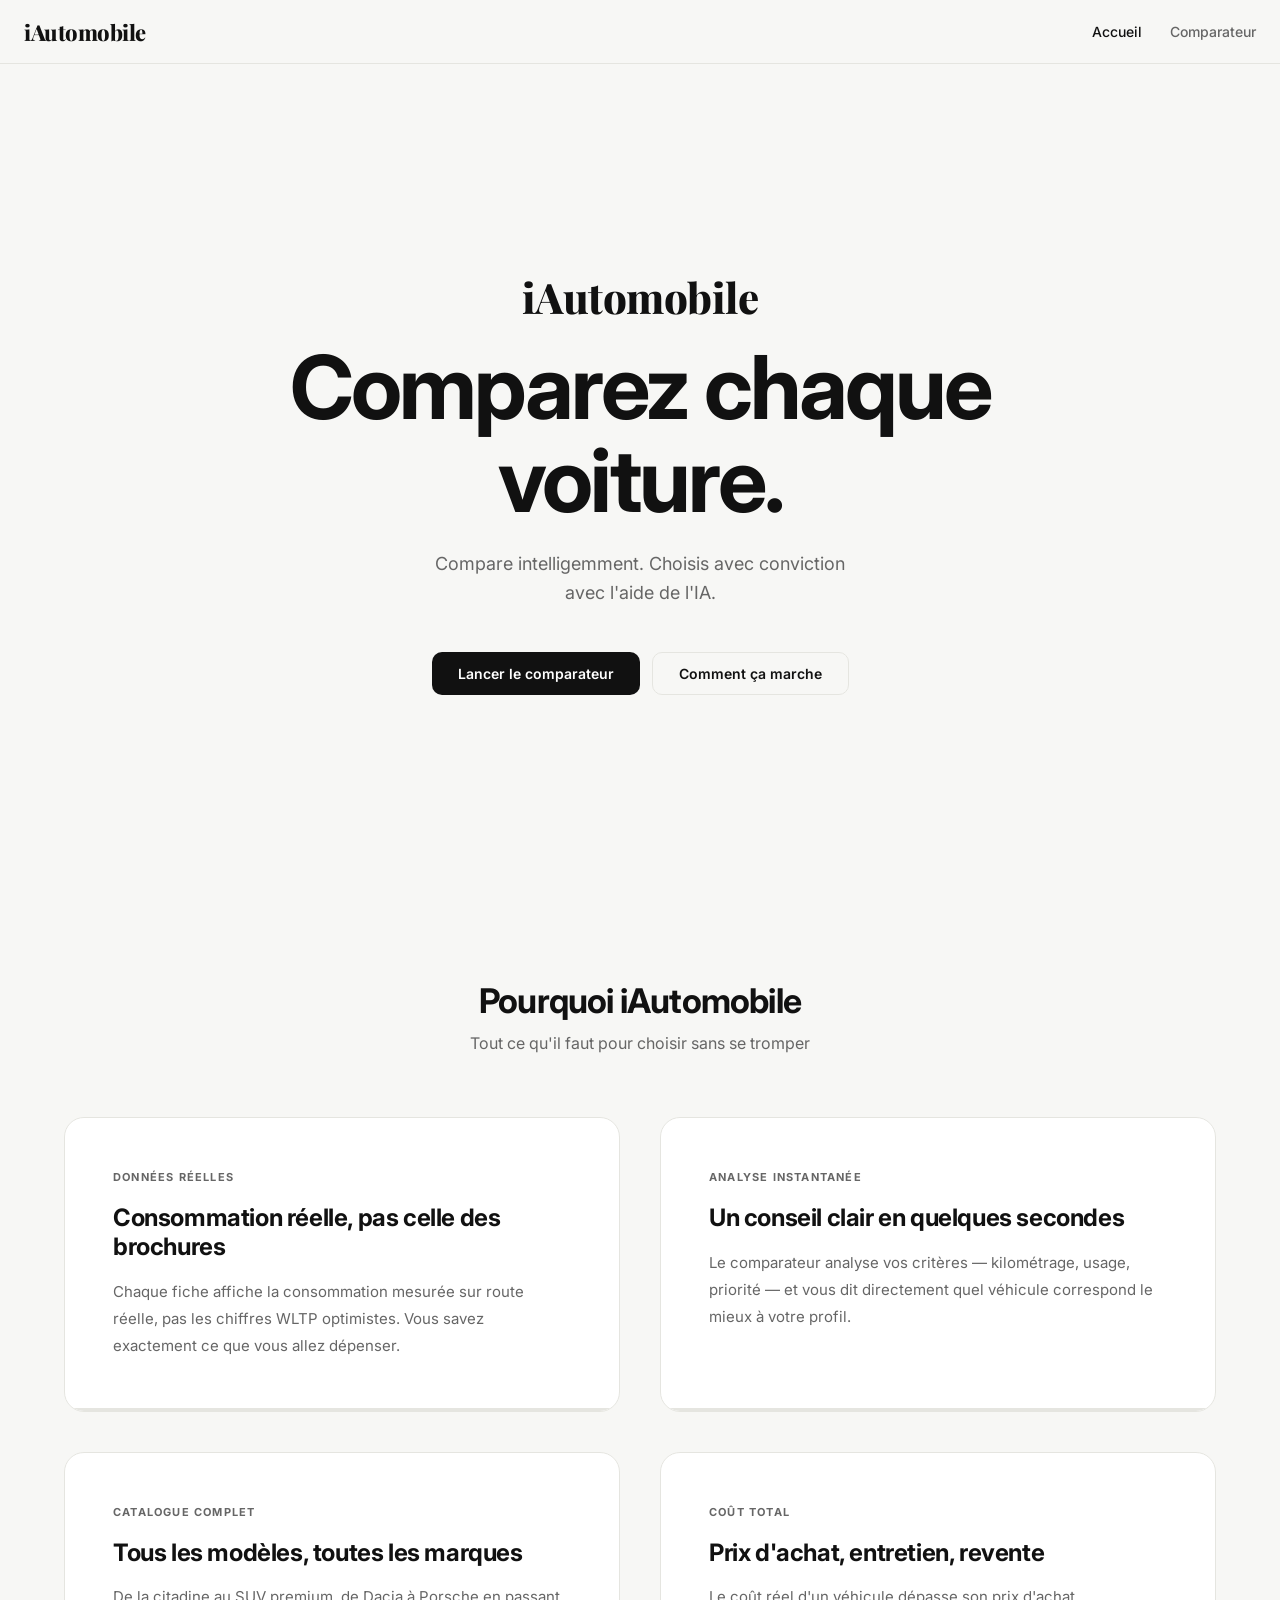
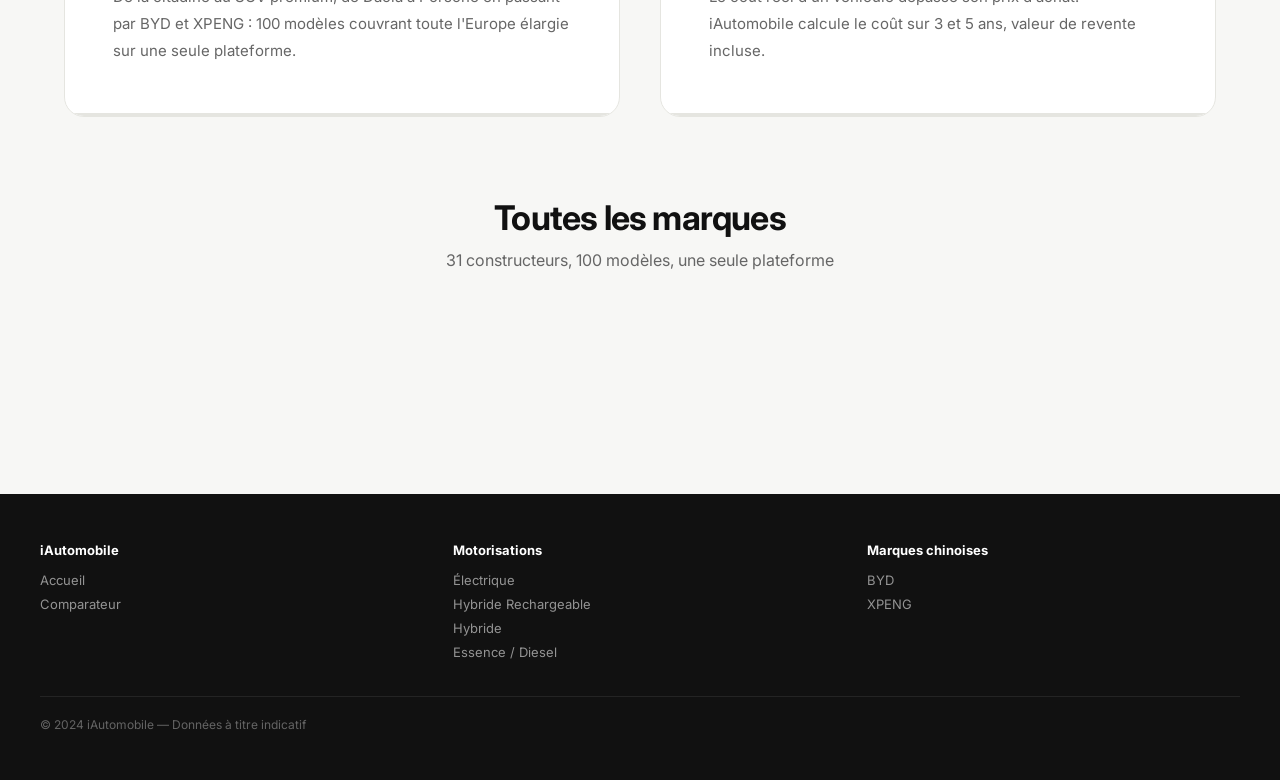
==== commit 176d8859: "Add files via upload" ====
--- a/index.html
+++ b/index.html
@@ -76,12 +76,12 @@
 .compare-main{flex:1;padding:32px 28px;overflow-x:hidden;min-width:0;}
 .compare-header{display:flex;justify-content:space-between;align-items:center;margin-bottom:28px;}
 .compare-header h1{font-size:24px;font-weight:700;letter-spacing:-.4px;}
-.v-grid{display:grid;gap:20px;margin-bottom:40px;}
+.v-grid{display:grid;grid-template-columns:repeat(4,1fr);gap:12px;margin-bottom:40px;}
 
 .v-card{background:var(--white);border:1px solid var(--border);border-radius:16px;overflow:hidden;transition:box-shadow .3s;position:relative;animation:fadeUp .4s ease both;}
 .v-card:hover{box-shadow:0 12px 40px rgba(0,0,0,.09);}
 .v-card.recommended{border-color:var(--green);box-shadow:0 0 0 2px var(--green-light);}
-.v-img-wrap{height:176px;position:relative;overflow:hidden;background:#111;}
+.v-img-wrap{height:130px;position:relative;overflow:hidden;background:#111;}
 .v-img-wrap img{width:100%;height:100%;object-fit:cover;transition:transform .4s;display:block;}
 .v-card:hover .v-img-wrap img{transform:scale(1.05);}
 .v-img-fallback{width:100%;height:100%;display:flex;flex-direction:column;align-items:center;justify-content:center;background:linear-gradient(135deg,#1a1a2e,#16213e);color:rgba(255,255,255,.4);font-size:13px;gap:8px;}
@@ -89,13 +89,13 @@
 .badge-motor{position:absolute;bottom:10px;right:10px;padding:4px 10px;border-radius:6px;font-size:11px;font-weight:600;z-index:2;}
 .rm-btn{position:absolute;top:10px;right:10px;width:28px;height:28px;background:rgba(0,0,0,.5);border:none;border-radius:50%;cursor:pointer;color:#fff;font-size:16px;display:flex;align-items:center;justify-content:center;z-index:2;transition:background .2s;}
 .rm-btn:hover{background:var(--red);}
-.v-body{padding:18px 16px;}
-.v-name{font-size:15px;font-weight:700;margin-bottom:2px;}
+.v-body{padding:10px 10px;}
+.v-name{font-size:13px;font-weight:700;margin-bottom:2px;}
 .v-sub{font-size:12px;color:var(--muted);margin-bottom:14px;}
-.scores{display:grid;grid-template-columns:repeat(3,1fr);gap:5px;margin-bottom:11px;}
+.scores{display:grid;grid-template-columns:repeat(2,1fr);gap:4px;margin-bottom:6px;}
 .sc{background:var(--bg);border-radius:7px;padding:8px 4px;text-align:center;}
 .sc-lbl{font-size:9px;font-weight:700;text-transform:uppercase;letter-spacing:.3px;color:var(--muted);margin-bottom:1px;}
-.sc-val{font-size:19px;font-weight:700;color:var(--green);}
+.sc-val{font-size:14px;font-weight:700;color:var(--green);}
 .sbar-wrap{background:var(--border);border-radius:2px;height:3px;margin-bottom:7px;overflow:hidden;}
 .sbar{height:3px;background:var(--green);border-radius:2px;}
 .global-lbl{font-size:11px;font-weight:700;color:var(--green);margin-bottom:12px;}
@@ -476,8 +476,16 @@
 <tr><td class="rl">Prix neuf</td>${vehicles.map(v=>{var isBest=v.price===minPrice;return`<td class="${isBest?'best fw':''}">${v.price.toLocaleString('fr-FR')} €</td>`;}).join('')}</tr>
 <tr><td class="rl">Revente 3 ans</td>${vehicles.map(v=>{var maxR=Math.max(...vehicles.map(x=>x.resale3y));var isBest=v.resale3y===maxR;return`<td class="${isBest?'best fw':''}">${v.resale3y.toLocaleString('fr-FR')} €</td>`;}).join('')}</tr>
 <tr><td class="rl">Revente 5 ans</td>${vehicles.map(v=>{var maxR=Math.max(...vehicles.map(x=>x.resale5y));var isBest=v.resale5y===maxR;return`<td class="${isBest?'best fw':''}">${v.resale5y.toLocaleString('fr-FR')} €</td>`;}).join('')}</tr>
-<tr><td class="rl">Coût carburant/an</td>${vehicles.map((v,i)=>{var minC=Math.min(...scores.map(s=>s.coutAnnuel));var isBest=scores[i].coutAnnuel===minC;return`<td class="${isBest?'best fw':''}">${scores[i].coutAnnuel.toLocaleString('fr-FR')} €</td>`;}).join('')}</tr>
-</tbody></table></div></div>`;}
+
+</tbody></table></div></div>`
+<div class="tblock"><div class="tblock-title">Coûts d'usage estimés / an</div><div class="ct-wrap"><table class="ct"><thead><tr><th>Critère</th>${cols}</tr></thead><tbody>
+<tr><td class="rl">Carburant/énergie</td>${scores.map((s,i)=>{var best=Math.min(...scores.map(x=>x.coutAnnuel));return`<td class="${s.coutAnnuel===best?'best fw':''}">${s.coutAnnuel.toLocaleString('fr-FR')} €</td>`;}).join('')}</tr>
+<tr><td class="rl">Entretien estimé</td>${vehicles.map(v=>{var e=v.motorization==='Électrique'?600:v.motorization.includes('Hybride')?900:1100;var best=Math.min(...vehicles.map(x=>x.motorization==='Électrique'?600:x.motorization.includes('Hybride')?900:1100));return`<td class="${e===best?'best fw':''}">${e.toLocaleString('fr-FR')} €</td>`;}).join('')}</tr>
+<tr><td class="rl">Assurance estimée</td>${vehicles.map(v=>{var a=Math.round((v.price*0.025+v.power*2)/10)*10;var best=Math.min(...vehicles.map(x=>Math.round((x.price*0.025+x.power*2)/10)*10));return`<td class="${a===best?'best fw':''}">${a.toLocaleString('fr-FR')} €</td>`;}).join('')}</tr>
+<tr><td class="rl">Total annuel</td>${vehicles.map((v,i)=>{var e=v.motorization==='Électrique'?600:v.motorization.includes('Hybride')?900:1100;var a=Math.round((v.price*0.025+v.power*2)/10)*10;var total=scores[i].coutAnnuel+e+a;var best=Math.min(...vehicles.map((x,j)=>{var ej=x.motorization==='Électrique'?600:x.motorization.includes('Hybride')?900:1100;var aj=Math.round((x.price*0.025+x.power*2)/10)*10;return scores[j].coutAnnuel+ej+aj;}));return`<td class="${total===best?'best fw':''}">${total.toLocaleString('fr-FR')} €</td>`;}).join('')}</tr>
+<tr><td class="rl">Coût total 3 ans</td>${vehicles.map((v,i)=>{var e=v.motorization==='Électrique'?600:v.motorization.includes('Hybride')?900:1100;var a=Math.round((v.price*0.025+v.power*2)/10)*10;var t3=v.price+(scores[i].coutAnnuel+e+a)*3-v.resale3y;var best=Math.min(...vehicles.map((x,j)=>{var ej=x.motorization==='Électrique'?600:x.motorization.includes('Hybride')?900:1100;var aj=Math.round((x.price*0.025+x.power*2)/10)*10;return x.price+(scores[j].coutAnnuel+ej+aj)*3-x.resale3y;}));return`<td class="${t3===best?'best fw':''}">${t3.toLocaleString('fr-FR')} €</td>`;}).join('')}</tr>
+<tr><td class="rl">Coût total 5 ans</td>${vehicles.map((v,i)=>{var e=v.motorization==='Électrique'?600:v.motorization.includes('Hybride')?900:1100;var a=Math.round((v.price*0.025+v.power*2)/10)*10;var t5=v.price+(scores[i].coutAnnuel+e+a)*5-v.resale5y;var best=Math.min(...vehicles.map((x,j)=>{var ej=x.motorization==='Électrique'?600:x.motorization.includes('Hybride')?900:1100;var aj=Math.round((x.price*0.025+x.power*2)/10)*10;return x.price+(scores[j].coutAnnuel+ej+aj)*5-x.resale5y;}));return`<td class="${t5===best?'best fw':''}">${t5.toLocaleString('fr-FR')} €</td>`;}).join('')}</tr>
+</tbody></table></div></div>;}
 
 function onKmInput(v){state.mileage=parseInt(v)||12000;document.getElementById('km-range').value=state.mileage;renderCompare();}
 function onKmRange(v){state.mileage=parseInt(v);document.getElementById('km-val').value=state.mileage;renderCompare();}
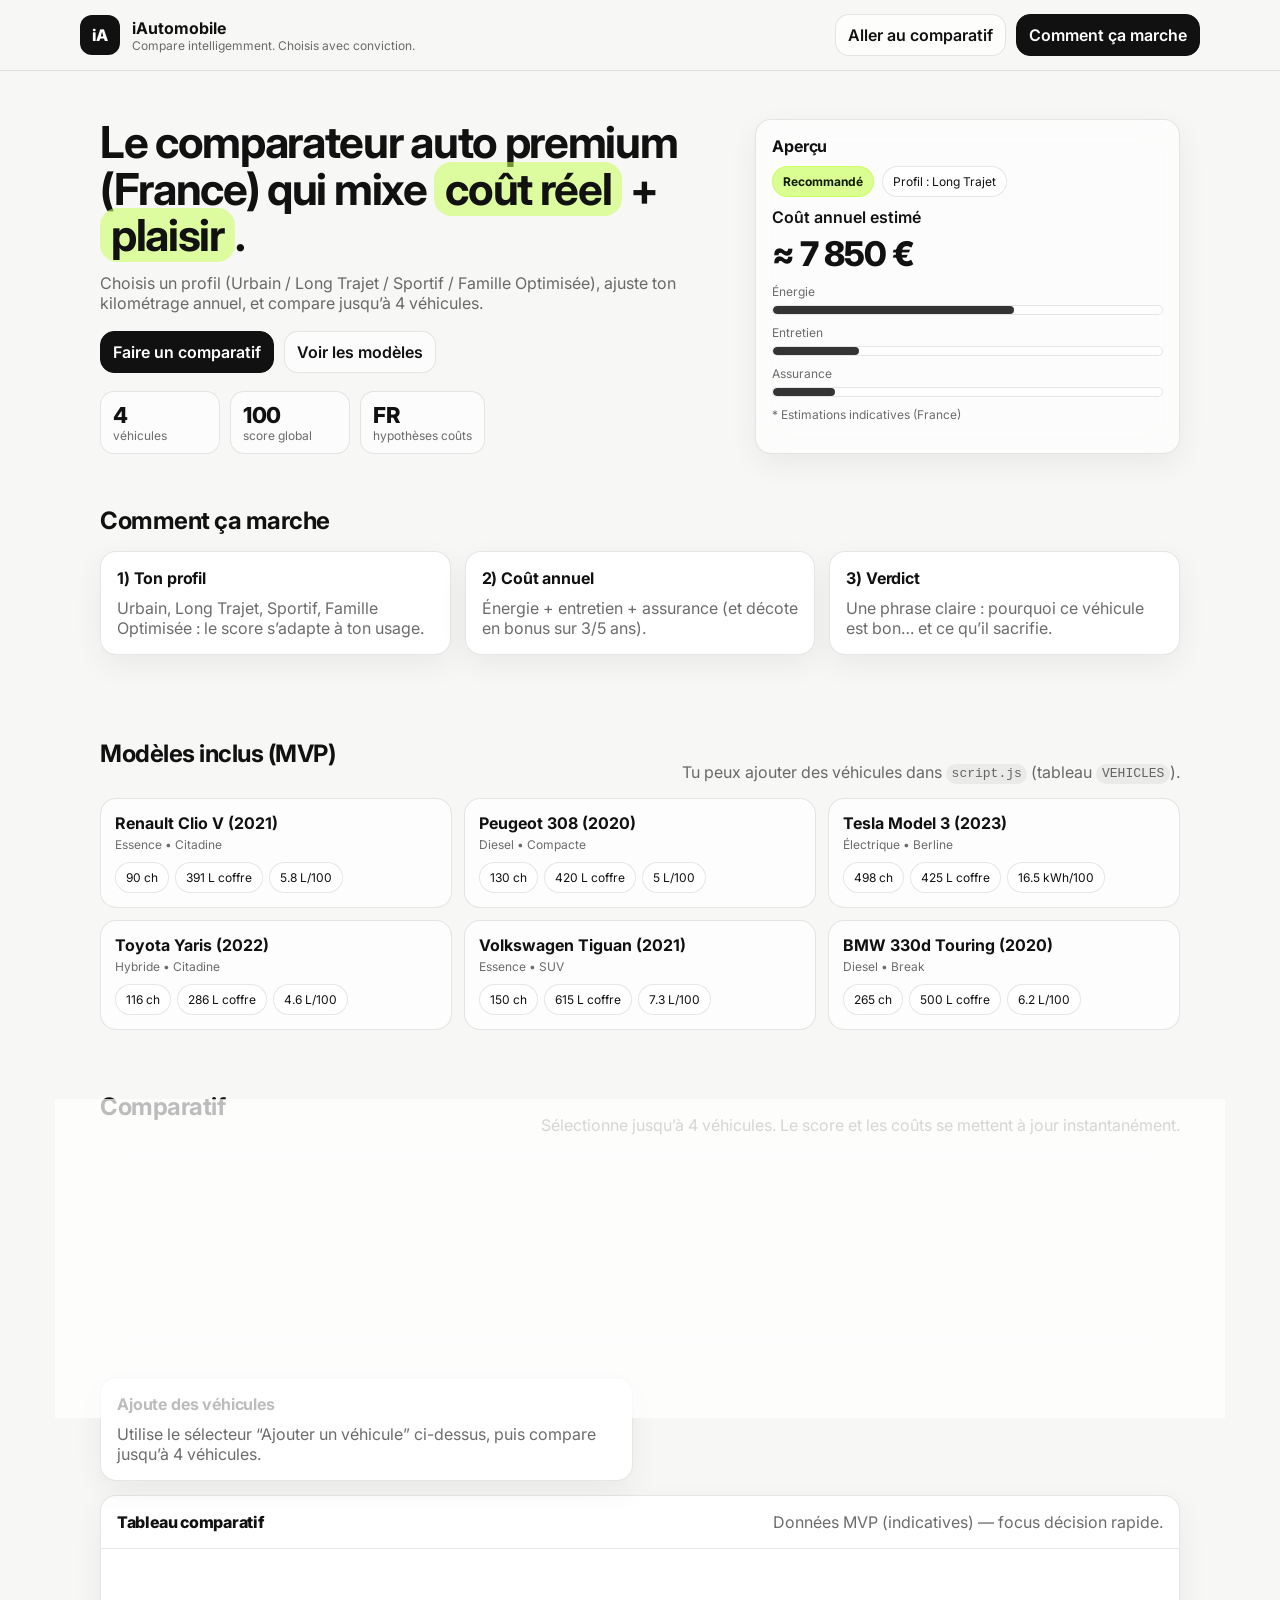
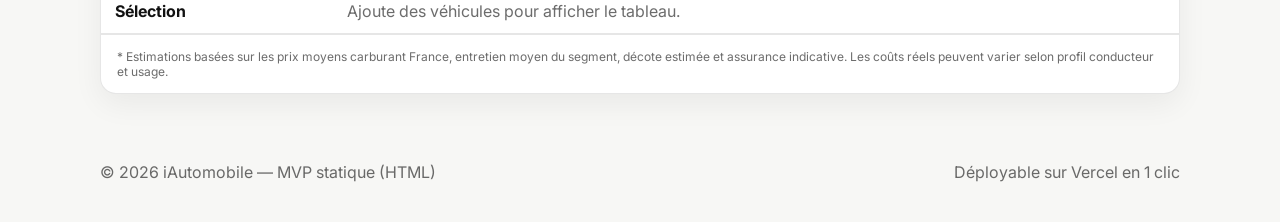
==== commit be37adac: "Add files via upload" ====
--- a/index.html
+++ b/index.html
@@ -1,499 +1,211 @@
-<!DOCTYPE html>
+<!doctype html>
 <html lang="fr">
 <head>
-<meta charset="UTF-8">
-<meta name="viewport" content="width=device-width, initial-scale=1.0">
-<title>iAutomobile — Comparateur Automobile</title>
-<link href="https://fonts.googleapis.com/css2?family=Playfair+Display:wght@700;800&family=Inter:wght@400;500;600;700&display=swap" rel="stylesheet">
-<style>
-*{margin:0;padding:0;box-sizing:border-box;}
-:root{--bg:#F7F7F5;--text:#111;--muted:#666;--green:#22C55E;--green-light:#ECFDF5;--border:#E5E5E0;--white:#FFF;--red:#EF4444;}
-html{scroll-behavior:smooth;}
-body{font-family:'Inter',-apple-system,sans-serif;background:var(--bg);color:var(--text);overflow-x:hidden;}
-
-.nav{position:sticky;top:0;z-index:100;background:rgba(247,247,245,.97);backdrop-filter:blur(12px);border-bottom:1px solid var(--border);padding:0 24px;height:64px;display:flex;align-items:center;}
-.nav-inner{max-width:1400px;width:100%;margin:0 auto;display:flex;justify-content:space-between;align-items:center;}
-.logo{font-family:'Playfair Display',serif;font-size:22px;font-weight:800;letter-spacing:-.5px;cursor:pointer;}
-.nav-links{display:flex;gap:28px;}
-.nav-links a{text-decoration:none;color:var(--muted);font-size:14px;font-weight:500;transition:color .2s;cursor:pointer;}
-.nav-links a:hover,.nav-links a.active{color:var(--text);}
-
-.btn{padding:12px 26px;font-size:14px;font-weight:600;border:none;border-radius:10px;cursor:pointer;font-family:'Inter',sans-serif;transition:all .22s;display:inline-flex;align-items:center;gap:6px;}
-.btn-dark{background:var(--text);color:#fff;}
-.btn-dark:hover{background:#222;transform:translateY(-2px);box-shadow:0 8px 24px rgba(0,0,0,.18);}
-.btn-outline{background:transparent;color:var(--text);border:1.5px solid var(--border);}
-.btn-outline:hover{border-color:var(--text);transform:translateY(-2px);}
-
-.page{display:none;}
-.page.active{display:block;}
-
-/* HOME */
-.hero{min-height:calc(100vh - 64px);display:flex;align-items:center;justify-content:center;padding:80px 24px;text-align:center;}
-.hero-inner{max-width:720px;animation:fadeUp .7s ease both;}
-.hero-brand{font-family:'Playfair Display',serif;font-size:clamp(18px,3vw,28px);font-weight:700;color:var(--muted);letter-spacing:2px;text-transform:uppercase;margin-bottom:20px;}
-.hero h1{font-size:clamp(48px,8vw,88px);font-weight:700;letter-spacing:-3px;line-height:1.05;margin-bottom:24px;}
-.hero-tag{font-size:18px;color:var(--muted);margin-bottom:44px;line-height:1.6;}
-.hero-cta{display:flex;gap:12px;justify-content:center;flex-wrap:wrap;}
-
-.section{padding:80px 24px;max-width:1200px;margin:0 auto;}
-.section-title{font-size:34px;font-weight:700;letter-spacing:-.8px;margin-bottom:12px;text-align:center;}
-.section-sub{font-size:16px;color:var(--muted);text-align:center;margin-bottom:64px;}
-
-.feat-grid{display:grid;grid-template-columns:repeat(2,1fr);gap:40px;}
-.feat{background:var(--white);border:1px solid var(--border);border-radius:20px;padding:52px 48px;transition:all .3s;position:relative;overflow:hidden;}
-.feat::after{content:'';position:absolute;bottom:0;left:0;right:0;height:3px;background:var(--border);transition:background .3s;}
-.feat:hover{transform:translateY(-4px);box-shadow:0 16px 48px rgba(0,0,0,.07);}
-.feat:hover::after{background:var(--green);}
-.feat-label{font-size:11px;font-weight:700;text-transform:uppercase;letter-spacing:1.2px;color:var(--muted);margin-bottom:20px;}
-.feat h3{font-size:24px;font-weight:700;letter-spacing:-.4px;margin-bottom:16px;line-height:1.2;}
-.feat p{font-size:15px;color:var(--muted);line-height:1.8;}
-
-.brands-row{display:flex;flex-wrap:wrap;gap:10px;justify-content:center;}
-.brand-pill{padding:8px 20px;background:var(--white);border:1px solid var(--border);border-radius:100px;font-size:13px;font-weight:500;transition:all .2s;}
-.brand-pill:hover{border-color:var(--text);transform:translateY(-1px);}
-
-/* COMPARE */
-.compare-layout{display:flex;min-height:calc(100vh - 64px);max-width:1400px;margin:0 auto;}
-.sidebar{width:280px;min-width:260px;padding:28px 20px;border-right:1px solid var(--border);position:sticky;top:64px;height:calc(100vh - 64px);overflow-y:auto;background:var(--white);}
-.sidebar-section{margin-bottom:28px;}
-.sidebar-label{font-size:11px;font-weight:700;text-transform:uppercase;letter-spacing:.7px;color:var(--muted);margin-bottom:12px;display:block;}
-.km-row{display:flex;gap:8px;align-items:center;margin-bottom:8px;}
-.km-input{width:85px;padding:8px 10px;border:1px solid var(--border);border-radius:8px;font-size:14px;font-weight:700;font-family:'Inter',sans-serif;text-align:right;}
-.km-input:focus{outline:none;border-color:var(--green);}
-input[type=range]{width:100%;accent-color:var(--green);cursor:pointer;margin-top:6px;}
-.pills{display:flex;flex-wrap:wrap;gap:6px;}
-.pill{padding:6px 13px;border:1px solid var(--border);border-radius:100px;font-size:12px;font-weight:500;cursor:pointer;background:transparent;font-family:'Inter',sans-serif;transition:all .15s;}
-.pill.on{background:var(--text);color:#fff;border-color:var(--text);}
-.v-list-item{display:flex;justify-content:space-between;align-items:center;padding:9px 0;border-bottom:1px solid var(--border);font-size:13px;}
-.v-list-name{font-weight:600;}
-.v-list-remove{background:none;border:none;cursor:pointer;color:var(--muted);font-size:20px;line-height:1;padding:0 2px;transition:color .15s;}
-.v-list-remove:hover{color:var(--red);}
-.add-btn{width:100%;margin-top:16px;padding:14px;background:var(--text);color:#fff;border:none;border-radius:12px;font-size:14px;font-weight:600;cursor:pointer;font-family:'Inter',sans-serif;display:flex;align-items:center;justify-content:center;gap:8px;transition:all .2s;}
-.add-btn:hover{background:#222;transform:translateY(-2px);box-shadow:0 8px 20px rgba(0,0,0,.2);}
-.slots-info{text-align:center;font-size:11px;color:var(--muted);margin-top:8px;}
-.full-badge{margin-top:14px;padding:10px;background:var(--green-light);border-radius:8px;text-align:center;font-size:12px;font-weight:600;color:#166534;}
-
-.compare-main{flex:1;padding:32px 28px;overflow-x:hidden;min-width:0;}
-.compare-header{display:flex;justify-content:space-between;align-items:center;margin-bottom:28px;}
-.compare-header h1{font-size:24px;font-weight:700;letter-spacing:-.4px;}
-.v-grid{display:grid;grid-template-columns:repeat(4,1fr);gap:12px;margin-bottom:40px;}
-
-.v-card{background:var(--white);border:1px solid var(--border);border-radius:16px;overflow:hidden;transition:box-shadow .3s;position:relative;animation:fadeUp .4s ease both;}
-.v-card:hover{box-shadow:0 12px 40px rgba(0,0,0,.09);}
-.v-card.recommended{border-color:var(--green);box-shadow:0 0 0 2px var(--green-light);}
-.v-img-wrap{height:130px;position:relative;overflow:hidden;background:#111;}
-.v-img-wrap img{width:100%;height:100%;object-fit:cover;transition:transform .4s;display:block;}
-.v-card:hover .v-img-wrap img{transform:scale(1.05);}
-.v-img-fallback{width:100%;height:100%;display:flex;flex-direction:column;align-items:center;justify-content:center;background:linear-gradient(135deg,#1a1a2e,#16213e);color:rgba(255,255,255,.4);font-size:13px;gap:8px;}
-.badge-reco{position:absolute;top:10px;left:10px;background:var(--green);color:#fff;padding:4px 10px;border-radius:6px;font-size:11px;font-weight:700;z-index:2;}
-.badge-motor{position:absolute;bottom:10px;right:10px;padding:4px 10px;border-radius:6px;font-size:11px;font-weight:600;z-index:2;}
-.rm-btn{position:absolute;top:10px;right:10px;width:28px;height:28px;background:rgba(0,0,0,.5);border:none;border-radius:50%;cursor:pointer;color:#fff;font-size:16px;display:flex;align-items:center;justify-content:center;z-index:2;transition:background .2s;}
-.rm-btn:hover{background:var(--red);}
-.v-body{padding:10px 10px;}
-.v-name{font-size:13px;font-weight:700;margin-bottom:2px;}
-.v-sub{font-size:12px;color:var(--muted);margin-bottom:14px;}
-.scores{display:grid;grid-template-columns:repeat(2,1fr);gap:4px;margin-bottom:6px;}
-.sc{background:var(--bg);border-radius:7px;padding:8px 4px;text-align:center;}
-.sc-lbl{font-size:9px;font-weight:700;text-transform:uppercase;letter-spacing:.3px;color:var(--muted);margin-bottom:1px;}
-.sc-val{font-size:14px;font-weight:700;color:var(--green);}
-.sbar-wrap{background:var(--border);border-radius:2px;height:3px;margin-bottom:7px;overflow:hidden;}
-.sbar{height:3px;background:var(--green);border-radius:2px;}
-.global-lbl{font-size:11px;font-weight:700;color:var(--green);margin-bottom:12px;}
-.card-section{margin-bottom:10px;}
-.card-section-title{font-size:10px;font-weight:700;text-transform:uppercase;letter-spacing:.4px;color:var(--muted);margin-bottom:5px;}
-.insight-row{display:flex;align-items:flex-start;gap:6px;font-size:12px;padding:2px 0;}
-.insight-dot{width:5px;height:5px;border-radius:50%;flex-shrink:0;margin-top:4px;}
-.dot-green{background:var(--green);}
-.dot-red{background:var(--red);}
-.dot-blue{background:#3b82f6;}
-.dot-orange{background:#f97316;}
-.insight-txt{line-height:1.4;}
-.comfort-badge{display:inline-flex;align-items:center;gap:5px;margin-top:4px;padding:5px 10px;background:var(--bg);border-radius:6px;font-size:11px;font-weight:600;color:var(--muted);border:1px solid var(--border);}
-.m-elec{background:rgba(34,197,94,.85);color:#fff;}
-.m-hybrid{background:rgba(59,130,246,.85);color:#fff;}
-.m-phev{background:rgba(139,92,246,.85);color:#fff;}
-.m-essence{background:rgba(249,115,22,.85);color:#fff;}
-.m-diesel{background:rgba(100,116,139,.85);color:#fff;}
-.m-gpl{background:rgba(234,179,8,.9);color:#000;}
-
-/* DROPDOWN PICKER */
-.picker-form{display:flex;flex-direction:column;gap:10px;margin-top:8px;}
-.picker-select{width:100%;padding:10px 14px;border:1px solid var(--border);border-radius:10px;font-size:14px;font-family:'Inter',sans-serif;background:var(--white);color:var(--text);cursor:pointer;appearance:auto;}
-.picker-select:focus{outline:none;border-color:var(--green);}
-.picker-select:disabled{opacity:.4;cursor:not-allowed;}
-.picker-confirm{width:100%;padding:12px;background:var(--green);color:#fff;border:none;border-radius:10px;font-size:14px;font-weight:600;cursor:pointer;font-family:'Inter',sans-serif;transition:all .2s;display:none;}
-.picker-confirm:hover{background:#16a34a;transform:translateY(-1px);}
-.picker-confirm.visible{display:block;}
-
-/* TABLES */
-.tblock{margin-bottom:32px;}
-.tblock-title{font-size:17px;font-weight:700;letter-spacing:-.2px;margin-bottom:14px;}
-.ct-wrap{background:var(--white);border:1px solid var(--border);border-radius:14px;overflow:hidden;overflow-x:auto;}
-.ct{width:100%;border-collapse:collapse;}
-.ct th{padding:11px 15px;font-size:11px;font-weight:600;text-transform:uppercase;letter-spacing:.5px;color:var(--muted);text-align:left;background:var(--bg);border-bottom:1px solid var(--border);white-space:nowrap;}
-.ct td{padding:12px 15px;font-size:13px;border-bottom:1px solid var(--border);vertical-align:middle;}
-.ct tr:last-child td{border-bottom:none;}
-.ct tbody tr:hover{background:#fafaf8;}
-.ct .rl{font-size:12px;font-weight:600;color:var(--muted);white-space:nowrap;background:var(--bg);min-width:168px;}
-.ct .best{color:var(--green);font-weight:700;}
-.ct .fw{font-weight:600;}
-.vbar{display:flex;align-items:center;gap:9px;}
-.vbar-track{flex:1;background:var(--border);border-radius:3px;height:4px;overflow:hidden;min-width:36px;}
-.vbar-fill{height:4px;border-radius:3px;background:#d1d5db;}
-.vbar-fill.vbest{background:var(--green);}
-.vbar-val{font-size:13px;font-weight:600;white-space:nowrap;min-width:56px;text-align:right;}
-.vbar-val.vbest-txt{color:var(--green);}
-
-/* AI BOX */
-.ai-box{background:var(--white);border:1px solid var(--border);border-radius:20px;padding:36px;margin-bottom:40px;position:relative;overflow:hidden;}
-.ai-box::before{content:'';position:absolute;top:0;left:0;right:0;height:3px;background:linear-gradient(90deg,var(--green),#86efac);}
-.ai-hd{display:flex;align-items:center;gap:14px;margin-bottom:28px;}
-.ai-ic{width:44px;height:44px;background:var(--green-light);border-radius:12px;display:flex;align-items:center;justify-content:center;font-size:22px;flex-shrink:0;}
-.ai-hd h2{font-size:20px;font-weight:700;letter-spacing:-.3px;}
-.ai-hd-sub{font-size:12px;color:var(--muted);margin-top:2px;}
-.score-row{display:grid;grid-template-columns:repeat(auto-fit,minmax(120px,1fr));gap:10px;margin-bottom:24px;}
-.sc-chip{background:var(--bg);border-radius:12px;padding:16px;text-align:center;}
-.sc-chip-lbl{font-size:10px;font-weight:700;text-transform:uppercase;letter-spacing:.5px;color:var(--muted);margin-bottom:6px;}
-.sc-chip-val{font-size:34px;font-weight:700;color:var(--green);line-height:1;}
-.sc-chip-name{font-size:11px;color:var(--muted);margin-top:4px;font-weight:500;}
-.reco-box{background:var(--green-light);border:1px solid #bbf7d0;border-radius:12px;padding:20px;margin-bottom:20px;}
-.reco-box h3{font-size:14px;font-weight:700;color:#166534;margin-bottom:8px;}
-.reco-box p{font-size:14px;color:#166534;line-height:1.65;}
-.verdict-grid{display:grid;grid-template-columns:repeat(auto-fit,minmax(190px,1fr));gap:10px;}
-.verdict-c{background:var(--bg);border:1px solid var(--border);border-radius:12px;padding:14px 16px;}
-.v-tag{font-size:11px;font-weight:700;text-transform:uppercase;letter-spacing:.4px;margin-bottom:5px;}
-.v-tag.vfor{color:var(--green);}
-.v-tag.vagainst{color:var(--muted);}
-.v-vname{font-size:14px;font-weight:600;margin-bottom:4px;}
-.v-vdesc{font-size:12px;color:var(--muted);line-height:1.5;}
-
-.footer{background:var(--text);color:#fff;padding:48px 24px;margin-top:80px;}
-.footer-inner{max-width:1200px;margin:0 auto;display:grid;grid-template-columns:repeat(auto-fit,minmax(160px,1fr));gap:40px;}
-.footer h4{font-size:13px;font-weight:700;margin-bottom:14px;}
-.footer a{display:block;font-size:13px;color:rgba(255,255,255,.55);text-decoration:none;margin-bottom:8px;cursor:pointer;}
-.footer a:hover{color:#fff;}
-.footer-copy{max-width:1200px;margin:28px auto 0;padding-top:20px;border-top:1px solid rgba(255,255,255,.08);font-size:12px;color:rgba(255,255,255,.35);}
-
-@keyframes fadeUp{from{opacity:0;transform:translateY(14px);}to{opacity:1;transform:translateY(0);}}
-@keyframes fadeIn{from{opacity:0;}to{opacity:1;}}
-@media(max-width:960px){.sidebar{display:none;}.feat-grid{grid-template-columns:1fr;gap:24px;}}
-@media(max-width:600px){.nav-links{display:none;}.hero h1{font-size:42px;letter-spacing:-2px;}.hero-cta{flex-direction:column;}}
-</style>
+  <meta charset="utf-8" />
+  <meta name="viewport" content="width=device-width,initial-scale=1" />
+  <title>iAutomobile — Comparateur auto</title>
+  <link rel="preconnect" href="https://fonts.googleapis.com">
+  <link rel="preconnect" href="https://fonts.gstatic.com" crossorigin>
+  <link href="https://fonts.googleapis.com/css2?family=Inter:wght@400;500;600;700&display=swap" rel="stylesheet">
+  <link rel="stylesheet" href="./style.css" />
 </head>
+
 <body>
-
-<nav class="nav">
-  <div class="nav-inner">
-    <div class="logo" onclick="showPage('home')">iAutomobile</div>
-    <div class="nav-links">
-      <a onclick="showPage('home')" id="nav-home" class="active">Accueil</a>
-      <a onclick="showPage('compare')" id="nav-compare">Comparateur</a>
+  <header class="topbar">
+    <div class="container topbar__inner">
+      <div class="brand">
+        <div class="brand__logo">iA</div>
+        <div class="brand__text">
+          <div class="brand__name">iAutomobile</div>
+          <div class="brand__tag">Compare intelligemment. Choisis avec conviction.</div>
+        </div>
+      </div>
+      <div class="topbar__actions">
+        <a class="btn btn--ghost" href="#compare">Aller au comparatif</a>
+        <a class="btn btn--primary" href="#how">Comment ça marche</a>
+      </div>
     </div>
-  </div>
-</nav>
-
-<!-- HOME -->
-<div id="page-home" class="page active">
-  <div class="hero">
-    <div class="hero-inner">
-      <div class="hero-brand" style="font-family:'Playfair Display',serif;font-size:clamp(28px,4vw,42px);font-weight:800;color:var(--text);letter-spacing:-.5px;text-transform:none;margin-bottom:16px;">iAutomobile</div>
-      <h1>Comparez chaque voiture.</h1>
-      <p class="hero-tag">Compare intelligemment. Choisis avec conviction<br>avec l'aide de l'IA.</p>
-      <div class="hero-cta">
-        <button class="btn btn-dark" onclick="showPage('compare')">Lancer le comparateur</button>
-        <button class="btn btn-outline" onclick="document.getElementById('how').scrollIntoView({behavior:'smooth'})">Comment ça marche</button>
-      </div>
-    </div>
-  </div>
-
-  <div class="section" id="how">
-    <p class="section-title">Pourquoi iAutomobile</p>
-    <p class="section-sub">Tout ce qu'il faut pour choisir sans se tromper</p>
-    <div class="feat-grid">
-      <div class="feat">
-        <div class="feat-label">Données réelles</div>
-        <h3>Consommation réelle, pas celle des brochures</h3>
-        <p>Chaque fiche affiche la consommation mesurée sur route réelle, pas les chiffres WLTP optimistes. Vous savez exactement ce que vous allez dépenser.</p>
-      </div>
-      <div class="feat">
-        <div class="feat-label">Analyse instantanée</div>
-        <h3>Un conseil clair en quelques secondes</h3>
-        <p>Le comparateur analyse vos critères — kilométrage, usage, priorité — et vous dit directement quel véhicule correspond le mieux à votre profil.</p>
-      </div>
-      <div class="feat">
-        <div class="feat-label">Catalogue complet</div>
-        <h3>Tous les modèles, toutes les marques</h3>
-        <p>De la citadine au SUV premium, de Dacia à Porsche en passant par BYD et XPENG : 100 modèles couvrant toute l'Europe élargie sur une seule plateforme.</p>
-      </div>
-      <div class="feat">
-        <div class="feat-label">Coût total</div>
-        <h3>Prix d'achat, entretien, revente</h3>
-        <p>Le coût réel d'un véhicule dépasse son prix d'achat. iAutomobile calcule le coût sur 3 et 5 ans, valeur de revente incluse.</p>
-      </div>
-    </div>
-  </div>
-
-  <div class="section" style="padding-top:0;">
-    <p class="section-title">Toutes les marques</p>
-    <p class="section-sub">31 constructeurs, 100 modèles, une seule plateforme</p>
-    <div class="brands-row" id="brands-row"></div>
-  </div>
-
-  <footer class="footer">
-    <div class="footer-inner">
-      <div><h4>iAutomobile</h4><a onclick="showPage('home')">Accueil</a><a onclick="showPage('compare')">Comparateur</a></div>
-      <div><h4>Motorisations</h4><a>Électrique</a><a>Hybride Rechargeable</a><a>Hybride</a><a>Essence / Diesel</a></div>
-      <div><h4>Marques chinoises</h4><a>BYD</a><a>XPENG</a></div>
-    </div>
-    <div class="footer-copy">© 2024 iAutomobile — Données à titre indicatif</div>
-  </footer>
-</div>
-
-<!-- COMPARE -->
-<div id="page-compare" class="page">
-  <div class="compare-layout">
-    <aside class="sidebar">
-      <div class="sidebar-section">
-        <span class="sidebar-label">Kilométrage annuel</span>
-        <div class="km-row">
-          <input type="number" id="km-val" class="km-input" value="12000" min="1000" max="80000" step="1000" oninput="onKmInput(this.value)">
-          <span style="font-size:13px;color:var(--muted);">km/an</span>
-        </div>
-        <input type="range" id="km-range" min="1000" max="80000" step="1000" value="12000" oninput="onKmRange(this.value)">
-      </div>
-      <div class="sidebar-section">
-        <span class="sidebar-label">Usage principal</span>
-        <div class="pills">
-          <button class="pill on" data-usage="mixed" onclick="setUsage(this)">Mixte</button>
-          <button class="pill" data-usage="urban" onclick="setUsage(this)">Urbain</button>
-          <button class="pill" data-usage="highway" onclick="setUsage(this)">Autoroute</button>
-        </div>
-      </div>
-      <div class="sidebar-section">
-        <span class="sidebar-label">Priorité</span>
-        <div class="pills">
-          <button class="pill on" data-prio="balanced" onclick="setPrio(this)">Équilibré</button>
-          <button class="pill" data-prio="economy" onclick="setPrio(this)">Économie</button>
-          <button class="pill" data-prio="performance" onclick="setPrio(this)">Performance</button>
-          <button class="pill" data-prio="comfort" onclick="setPrio(this)">Confort</button>
-        </div>
-      </div>
-      <div class="sidebar-section">
-        <span class="sidebar-label">Véhicules sélectionnés</span>
-        <div id="v-list"></div>
-        <div id="add-slot">
-          <button class="add-btn" onclick="togglePicker()">+ Ajouter un véhicule</button>
-          <div class="slots-info" id="slots-info"></div>
-        </div>
-        <div id="full-badge" class="full-badge" style="display:none">Maximum 4 véhicules atteint</div>
-        <div id="picker-wrap" style="display:none;margin-top:16px;">
-          <div class="picker-form">
-            <select class="picker-select" id="sel-brand" onchange="onBrandChange()">
-              <option value="">Choisir une marque...</option>
-            </select>
-            <select class="picker-select" id="sel-model" onchange="onModelChange()" disabled>
-              <option value="">Choisir un modèle...</option>
-            </select>
-            <select class="picker-select" id="sel-energy" onchange="onEnergyChange()" disabled>
-              <option value="">Énergie...</option>
-            </select>
-            <select class="picker-select" id="sel-version" onchange="onVersionChange()" disabled>
-              <option value="">Version...</option>
-            </select>
-            <button class="picker-confirm" id="picker-confirm" onclick="confirmPick()">Ajouter ce véhicule</button>
-          </div>
-        </div>
-      </div>
-    </aside>
-    <main class="compare-main">
-      <div class="compare-header">
-        <h1>Comparateur</h1>
-        <span id="compare-count"></span>
-      </div>
-      <div id="cards-wrap"></div>
-      <div id="ai-wrap"></div>
-      <div id="tables-wrap"></div>
-    </main>
-  </div>
-</div>
-<script>
-var DB=[
-{id:1,brand:"Renault",model:"Clio",version:"Techno TCe 90",year:2024,motorization:"Essence",photo:"https://upload.wikimedia.org/wikipedia/commons/thumb/9/9e/2019_Renault_Clio_facelift_%28UK%29%2C_front_8.21.19.jpg/800px-2019_Renault_Clio_facelift_%28UK%29%2C_front_8.21.19.jpg",power:90,torque:160,transmission:"Manuelle 6v",battery:null,autonomy:null,consumption_wltp:5.0,consumption_real:5.8,co2:114,dimensions:"4080x1798x1440",trunk:290,weight:1070,price:19200,cote_occasion:14500,resale3y:11500,resale5y:9200,comfort:3,space:2,strengths:["Prix d'achat serré","Fiabilité prouvée","Conso modérée"],weaknesses:["Coffre limité","Insonorisation moyenne"]},
-{id:2,brand:"Renault",model:"Mégane E-Tech",version:"EV60 220ch",year:2024,motorization:"Électrique",photo:"https://upload.wikimedia.org/wikipedia/commons/thumb/5/5b/Renault_M%C3%A9gane_E-Tech_Electric_-_2022_-_001.jpg/800px-Renault_M%C3%A9gane_E-Tech_Electric_-_2022_-_001.jpg",power:220,torque:300,transmission:"Automatique",battery:60,autonomy:470,consumption_wltp:16.1,consumption_real:18.0,co2:0,dimensions:"4200x1768x1505",trunk:440,weight:1624,price:38500,cote_occasion:29000,resale3y:24000,resale5y:19000,comfort:4,space:3,strengths:["Autonomie confortable","Design moderne","Recharge rapide"],weaknesses:["Prix élevé","Coffre moyen"]},
-{id:3,brand:"Renault",model:"Austral",version:"E-Tech Hybrid 200",year:2024,motorization:"Hybride",photo:"https://upload.wikimedia.org/wikipedia/commons/thumb/4/4c/Renault_Austral_-_2022_-_001.jpg/800px-Renault_Austral_-_2022_-_001.jpg",power:200,torque:205,transmission:"Auto. multimode",battery:null,autonomy:null,consumption_wltp:4.9,consumption_real:5.6,co2:111,dimensions:"4510x1836x1620",trunk:500,weight:1560,price:36900,cote_occasion:28000,resale3y:22000,resale5y:17500,comfort:4,space:4,strengths:["Hybride efficace","Grand coffre","Confort routier"],weaknesses:["Accélération moyenne","Prix en hausse"]},
-{id:4,brand:"Renault",model:"Arkana",version:"E-Tech Hybrid 145",year:2024,motorization:"Hybride",photo:"https://upload.wikimedia.org/wikipedia/commons/thumb/e/e7/Renault_Arkana_E-Tech_-_2021_-_001.jpg/800px-Renault_Arkana_E-Tech_-_2021_-_001.jpg",power:145,torque:205,transmission:"Auto. multimode",battery:null,autonomy:null,consumption_wltp:4.7,consumption_real:5.3,co2:107,dimensions:"4568x1820x1571",trunk:480,weight:1444,price:32900,cote_occasion:24000,resale3y:19000,resale5y:15000,comfort:3,space:3,strengths:["Style SUV coupé","Hybride efficace","Bonne revente"],weaknesses:["Coffre en retrait","Pas de 4x4"]},
-{id:5,brand:"Peugeot",model:"208",version:"GT PureTech 100",year:2024,motorization:"Essence",photo:"https://upload.wikimedia.org/wikipedia/commons/thumb/6/6a/2019_Peugeot_208_GT_Line_1.2_Front.jpg/800px-2019_Peugeot_208_GT_Line_1.2_Front.jpg",power:100,torque:205,transmission:"Manuelle 6v",battery:null,autonomy:null,consumption_wltp:5.1,consumption_real:5.9,co2:117,dimensions:"4055x1745x1430",trunk:311,weight:1120,price:22400,cote_occasion:16500,resale3y:13000,resale5y:10500,comfort:3,space:2,strengths:["Design premium","Cockpit i","Équipements complets"],weaknesses:["Coffre limite","Visibilité réduite"]},
-{id:6,brand:"Peugeot",model:"e-208",version:"GT 156ch",year:2024,motorization:"Électrique",photo:"https://upload.wikimedia.org/wikipedia/commons/thumb/9/92/2020_Peugeot_e-208_GT_front_8.17.20.jpg/800px-2020_Peugeot_e-208_GT_front_8.17.20.jpg",power:156,torque:260,transmission:"Automatique",battery:51,autonomy:400,consumption_wltp:14.7,consumption_real:16.5,co2:0,dimensions:"4055x1745x1430",trunk:311,weight:1530,price:34200,cote_occasion:25000,resale3y:20000,resale5y:16000,comfort:3,space:2,strengths:["Autonomie urbaine excellente","Design identique","Recharge rapide"],weaknesses:["Prix élevé","Poids alourdi"]},
-{id:7,brand:"Peugeot",model:"308",version:"PHEV 225 e-EAT8",year:2024,motorization:"Hybride Rechargeable",photo:"",power:225,torque:360,transmission:"Automatique 8v",battery:12.4,autonomy:58,consumption_wltp:6.1,consumption_real:7.2,co2:139,dimensions:"4363x1852x1444",trunk:375,weight:1545,price:38900,cote_occasion:28000,resale3y:22000,resale5y:17500,comfort:4,space:3,strengths:["Économique en ville","Polyvalent","Confort premium"],weaknesses:["Batterie coûteuse","Coffre réduit"]},
-{id:8,brand:"Peugeot",model:"3008",version:"PHEV 300 4x4",year:2024,motorization:"Hybride Rechargeable",photo:"",power:300,torque:520,transmission:"Automatique 8v",battery:14.2,autonomy:60,consumption_wltp:6.5,consumption_real:7.8,co2:149,dimensions:"4447x1841x1632",trunk:395,weight:1850,price:52900,cote_occasion:38000,resale3y:30000,resale5y:24000,comfort:4,space:4,strengths:["300ch AWD","Coffre modulable","Qualité intérieure"],weaknesses:["Très lourd","Prix premium"]},
-{id:9,brand:"Citroën",model:"C3",version:"PureTech 83",year:2024,motorization:"Essence",photo:"",power:83,torque:150,transmission:"Manuelle 5v",battery:null,autonomy:null,consumption_wltp:4.8,consumption_real:5.5,co2:111,dimensions:"4015x1755x1495",trunk:310,weight:1054,price:16200,cote_occasion:11500,resale3y:9000,resale5y:7200,comfort:4,space:2,strengths:["Budget serré","Confort urbain","Légèreté"],weaknesses:["Motorisation basique","Coffre petit"]},
-{id:10,brand:"Citroën",model:"ë-C3",version:"MAX 113ch",year:2024,motorization:"Électrique",photo:"",power:113,torque:120,transmission:"Automatique",battery:44,autonomy:320,consumption_wltp:13.9,consumption_real:15.5,co2:0,dimensions:"4015x1755x1577",trunk:310,weight:1416,price:23300,cote_occasion:17000,resale3y:13500,resale5y:10500,comfort:4,space:2,strengths:["Prix accessible","Autonomie correcte","Confort Citroën"],weaknesses:["Finition basique","Recharge moyenne"]},
-{id:11,brand:"Citroën",model:"C5 X",version:"Hybrid 225",year:2024,motorization:"Hybride Rechargeable",photo:"",power:225,torque:360,transmission:"Automatique 8v",battery:12.4,autonomy:55,consumption_wltp:5.9,consumption_real:7.0,co2:135,dimensions:"4805x1865x1485",trunk:485,weight:1675,price:43900,cote_occasion:31000,resale3y:24000,resale5y:19000,comfort:5,space:4,strengths:["Confort exceptionnel","Grand coffre","Silhouette originale"],weaknesses:["Prix élevé","Pas très sportif"]},
-{id:12,brand:"Dacia",model:"Sandero",version:"ECO-G 100",year:2024,motorization:"GPL",photo:"",power:100,torque:170,transmission:"Manuelle 6v",battery:null,autonomy:null,consumption_wltp:5.4,consumption_real:6.1,co2:124,dimensions:"4088x1769x1519",trunk:328,weight:1100,price:17200,cote_occasion:12500,resale3y:10000,resale5y:8000,comfort:3,space:3,strengths:["Meilleur rapport qualité/prix","GPL économique","Coffre correct"],weaknesses:["Image entrée de gamme","Équipements basiques"]},
-{id:13,brand:"Dacia",model:"Duster",version:"TCe 130 4x2",year:2024,motorization:"Essence",photo:"",power:130,torque:230,transmission:"Manuelle 6v",battery:null,autonomy:null,consumption_wltp:6.2,consumption_real:7.1,co2:141,dimensions:"4340x1800x1693",trunk:467,weight:1299,price:22900,cote_occasion:17000,resale3y:13500,resale5y:11000,comfort:3,space:4,strengths:["Prix imbattable","Grand coffre","Robustesse"],weaknesses:["Finition basique","Consommation correcte"]},
-{id:14,brand:"Dacia",model:"Spring",version:"Electric 65ch",year:2024,motorization:"Électrique",photo:"",power:65,torque:113,transmission:"Automatique",battery:26.8,autonomy:220,consumption_wltp:13.9,consumption_real:15.0,co2:0,dimensions:"3734x1622x1519",trunk:290,weight:970,price:18900,cote_occasion:13000,resale3y:10000,resale5y:7500,comfort:2,space:2,strengths:["Électrique le moins cher","Ultraléger","Parfait urbain"],weaknesses:["Autonomie limitée","Pas pour autoroute"]},
-{id:15,brand:"Dacia",model:"Jogger",version:"TCe 110 7 places",year:2024,motorization:"Essence",photo:"",power:110,torque:200,transmission:"Manuelle 6v",battery:null,autonomy:null,consumption_wltp:6.3,consumption_real:7.2,co2:144,dimensions:"4547x1784x1632",trunk:160,weight:1285,price:21900,cote_occasion:16000,resale3y:13000,resale5y:10500,comfort:3,space:5,strengths:["7 places abordable","Modularité excellente","Prix plancher"],weaknesses:["Conso correcte","Finition basique"]},
-{id:16,brand:"Toyota",model:"Corolla",version:"Hybride 140h",year:2024,motorization:"Hybride",photo:"https://upload.wikimedia.org/wikipedia/commons/thumb/3/38/2019_Toyota_Corolla_sedan_%28facelift%2C_red%29%2C_front_8.15.19.jpg/800px-2019_Toyota_Corolla_sedan_%28facelift%2C_red%29%2C_front_8.15.19.jpg",power:140,torque:163,transmission:"CVT automatique",battery:null,autonomy:null,consumption_wltp:4.1,consumption_real:4.8,co2:107,dimensions:"4640x1780x1435",trunk:360,weight:1375,price:32500,cote_occasion:25000,resale3y:20500,resale5y:16500,comfort:4,space:3,strengths:["Fiabilité légendaire","Hybride très efficace","Entretien économique"],weaknesses:["Moteur peu sportif","Accélération modeste"]},
-{id:17,brand:"Toyota",model:"Yaris",version:"Hybride 116h",year:2024,motorization:"Hybride",photo:"",power:116,torque:141,transmission:"CVT automatique",battery:null,autonomy:null,consumption_wltp:3.8,consumption_real:4.4,co2:87,dimensions:"3940x1745x1500",trunk:286,weight:1130,price:26200,cote_occasion:20000,resale3y:16500,resale5y:13500,comfort:3,space:2,strengths:["Conso record","Fiabilité Toyota","Petit prix entretien"],weaknesses:["Coffre très limité","CVT bruyant"]},
-{id:18,brand:"Toyota",model:"C-HR",version:"Hybride 200h",year:2024,motorization:"Hybride",photo:"",power:200,torque:208,transmission:"CVT automatique",battery:null,autonomy:null,consumption_wltp:4.7,consumption_real:5.4,co2:108,dimensions:"4390x1840x1565",trunk:388,weight:1540,price:38900,cote_occasion:30000,resale3y:24000,resale5y:19500,comfort:4,space:3,strengths:["Design unique","Hybride puissant","Bonne revente"],weaknesses:["Coffre réduit","Pas de 4x4"]},
-{id:19,brand:"Toyota",model:"RAV4",version:"Hybride 222h AWD",year:2024,motorization:"Hybride",photo:"",power:222,torque:221,transmission:"CVT automatique",battery:null,autonomy:null,consumption_wltp:5.0,consumption_real:5.8,co2:114,dimensions:"4600x1855x1685",trunk:580,weight:1790,price:46500,cote_occasion:36000,resale3y:29000,resale5y:23500,comfort:4,space:5,strengths:["AWD fiable","Grand coffre","Hybride durable"],weaknesses:["Prix élevé","Conso sur route"]},
-{id:20,brand:"Toyota",model:"bZ4X",version:"204ch FWD",year:2024,motorization:"Électrique",photo:"",power:204,torque:266,transmission:"Automatique",battery:71.4,autonomy:516,consumption_wltp:18.0,consumption_real:20.0,co2:0,dimensions:"4690x1860x1650",trunk:452,weight:2010,price:47990,cote_occasion:36000,resale3y:29000,resale5y:23000,comfort:4,space:4,strengths:["Autonomie confortable","Grand coffre","Fiabilité Toyota"],weaknesses:["Recharge lente","Lourd"]},
-{id:21,brand:"Volkswagen",model:"Golf",version:"GTE eHybrid 245",year:2024,motorization:"Hybride Rechargeable",photo:"",power:245,torque:400,transmission:"DSG 6v",battery:13,autonomy:70,consumption_wltp:5.5,consumption_real:6.8,co2:127,dimensions:"4284x1789x1456",trunk:381,weight:1580,price:46500,cote_occasion:36000,resale3y:28000,resale5y:22000,comfort:4,space:3,strengths:["70km électrique réel","Finition allemande","Polyvalent"],weaknesses:["Prix élevé","Poids important"]},
-{id:22,brand:"Volkswagen",model:"Polo",version:"Life 1.0 TSI 95",year:2024,motorization:"Essence",photo:"",power:95,torque:175,transmission:"Manuelle 5v",battery:null,autonomy:null,consumption_wltp:5.0,consumption_real:5.7,co2:115,dimensions:"4053x1751x1461",trunk:351,weight:1106,price:22100,cote_occasion:16500,resale3y:13000,resale5y:10500,comfort:3,space:2,strengths:["Qualité allemande","Bon coffre citadine","Fiable"],weaknesses:["Prix vs concurrents","Options coûteuses"]},
-{id:23,brand:"Volkswagen",model:"ID.4",version:"Pro 204ch",year:2024,motorization:"Électrique",photo:"",power:204,torque:310,transmission:"Automatique",battery:77,autonomy:531,consumption_wltp:17.7,consumption_real:19.5,co2:0,dimensions:"4584x1865x1640",trunk:543,weight:2124,price:48990,cote_occasion:37000,resale3y:30000,resale5y:24000,comfort:4,space:5,strengths:["Grand coffre","Autonomie rassurante","Confort routier"],weaknesses:["Très lourd","Prix élevé"]},
-{id:24,brand:"Volkswagen",model:"Tiguan",version:"eHybrid 245",year:2024,motorization:"Hybride Rechargeable",photo:"",power:245,torque:400,transmission:"DSG 6v",battery:17.9,autonomy:90,consumption_wltp:4.5,consumption_real:6.2,co2:103,dimensions:"4539x1859x1677",trunk:615,weight:1890,price:52900,cote_occasion:40000,resale3y:32000,resale5y:26000,comfort:4,space:5,strengths:["90km électrique","Grand coffre","Qualité VW"],weaknesses:["Prix premium","Lourd"]},
-{id:25,brand:"BMW",model:"M440i",version:"xDrive Coupé",year:2024,motorization:"Essence",photo:"",power:374,torque:500,transmission:"Automatique 8v",battery:null,autonomy:null,consumption_wltp:8.1,consumption_real:9.6,co2:185,dimensions:"4783x1852x1393",trunk:440,weight:1735,price:87500,cote_occasion:72000,resale3y:55000,resale5y:42000,comfort:4,space:2,strengths:["Performance sportive","Luxe premium","Tenue de route"],weaknesses:["Très cher","Forte consommation"]},
-{id:26,brand:"BMW",model:"iX1",version:"xDrive30 313ch",year:2024,motorization:"Électrique",photo:"",power:313,torque:494,transmission:"Automatique",battery:64.7,autonomy:475,consumption_wltp:18.0,consumption_real:20.0,co2:0,dimensions:"4500x1845x1616",trunk:490,weight:2050,price:57900,cote_occasion:45000,resale3y:36000,resale5y:29000,comfort:5,space:4,strengths:["AWD électrique","Prestige BMW","Bien équipé"],weaknesses:["Très lourd","Prix élevé"]},
-{id:27,brand:"BMW",model:"Série 3",version:"320d xDrive",year:2024,motorization:"Diesel",photo:"",power:190,torque:400,transmission:"Automatique 8v",battery:null,autonomy:null,consumption_wltp:5.2,consumption_real:6.0,co2:137,dimensions:"4709x1827x1435",trunk:480,weight:1655,price:55900,cote_occasion:43000,resale3y:34000,resale5y:27000,comfort:5,space:4,strengths:["Référence berline premium","Diesel efficace","Bonne revente"],weaknesses:["Diesel en déclin","Prix élevé"]},
-{id:28,brand:"Mercedes",model:"Classe A",version:"A 180 7G-DCT",year:2024,motorization:"Essence",photo:"",power:136,torque:200,transmission:"DCT 7v",battery:null,autonomy:null,consumption_wltp:6.1,consumption_real:7.0,co2:139,dimensions:"4419x1796x1440",trunk:370,weight:1390,price:38900,cote_occasion:28000,resale3y:22000,resale5y:17500,comfort:4,space:3,strengths:["Prestige Mercedes","MBUX intuitif","Confort premium"],weaknesses:["Prix élevé","Fiabilité perfectible"]},
-{id:29,brand:"Mercedes",model:"EQA",version:"250 190ch",year:2024,motorization:"Électrique",photo:"",power:190,torque:385,transmission:"Automatique",battery:66.5,autonomy:426,consumption_wltp:17.7,consumption_real:19.5,co2:0,dimensions:"4463x1834x1624",trunk:340,weight:2040,price:52900,cote_occasion:39000,resale3y:31000,resale5y:25000,comfort:4,space:3,strengths:["Prestige électrique","Équipements complets","Conduite sereine"],weaknesses:["Coffre petit","Lourd"]},
-{id:30,brand:"Mercedes",model:"Classe C",version:"C 300 e AMG",year:2024,motorization:"Hybride Rechargeable",photo:"",power:313,torque:550,transmission:"Automatique 9v",battery:25.4,autonomy:113,consumption_wltp:2.1,consumption_real:5.5,co2:48,dimensions:"4751x1820x1438",trunk:360,weight:1905,price:67900,cote_occasion:52000,resale3y:42000,resale5y:33000,comfort:5,space:3,strengths:["113km électrique","313ch","Luxe absolu"],weaknesses:["Prix très élevé","Coffre réduit PHEV"]},
-{id:31,brand:"Audi",model:"A3",version:"Sportback 35 TFSI",year:2024,motorization:"Essence",photo:"",power:150,torque:250,transmission:"DSG 7v",battery:null,autonomy:null,consumption_wltp:6.1,consumption_real:7.0,co2:139,dimensions:"4343x1816x1428",trunk:380,weight:1330,price:38200,cote_occasion:28000,resale3y:22500,resale5y:18000,comfort:4,space:3,strengths:["Qualité Audi","Bien équipé","Moteur souple"],weaknesses:["Prix élevé","Options coûteuses"]},
-{id:32,brand:"Audi",model:"Q4 e-tron",version:"40 204ch",year:2024,motorization:"Électrique",photo:"",power:204,torque:310,transmission:"Automatique",battery:77,autonomy:520,consumption_wltp:17.6,consumption_real:19.5,co2:0,dimensions:"4588x1865x1632",trunk:520,weight:2135,price:49900,cote_occasion:38000,resale3y:30000,resale5y:24000,comfort:4,space:4,strengths:["Autonomie confortable","Prestige Audi","Bon coffre"],weaknesses:["Très lourd","Prix élevé"]},
-{id:33,brand:"Audi",model:"A6",version:"55 TFSI e quattro",year:2024,motorization:"Hybride Rechargeable",photo:"",power:367,torque:500,transmission:"Automatique 8v",battery:14.4,autonomy:62,consumption_wltp:2.4,consumption_real:6.5,co2:55,dimensions:"4939x1886x1457",trunk:405,weight:2010,price:79900,cote_occasion:60000,resale3y:48000,resale5y:38000,comfort:5,space:4,strengths:["367ch AWD","62km électrique","Grand tourisme"],weaknesses:["Prix très élevé","Lourd"]},
-{id:34,brand:"Hyundai",model:"Ioniq 6",version:"77kWh 229ch RWD",year:2024,motorization:"Électrique",photo:"",power:229,torque:350,transmission:"Automatique",battery:77.4,autonomy:614,consumption_wltp:14.3,consumption_real:16.0,co2:0,dimensions:"4855x1880x1495",trunk:401,weight:1985,price:45990,cote_occasion:35000,resale3y:28000,resale5y:22000,comfort:4,space:3,strengths:["Recharge 800V ultrarapide","Autonomie record","Design aérodynamique"],weaknesses:["Coffre moyen","Lourd"]},
-{id:35,brand:"Hyundai",model:"Tucson",version:"PHEV 265ch AWD",year:2024,motorization:"Hybride Rechargeable",photo:"",power:265,torque:350,transmission:"Automatique 6v",battery:13.8,autonomy:62,consumption_wltp:1.4,consumption_real:5.8,co2:32,dimensions:"4500x1865x1650",trunk:558,weight:1905,price:48900,cote_occasion:37000,resale3y:29000,resale5y:23000,comfort:4,space:5,strengths:["AWD rechargeable","Grand coffre","Garantie 5 ans"],weaknesses:["Prix élevé","Boîte perfectible"]},
-{id:36,brand:"Hyundai",model:"i20",version:"1.0 T-GDI 100",year:2024,motorization:"Essence",photo:"",power:100,torque:172,transmission:"DCT 7v",battery:null,autonomy:null,consumption_wltp:5.3,consumption_real:6.1,co2:121,dimensions:"4040x1775x1450",trunk:352,weight:1180,price:22900,cote_occasion:17000,resale3y:13500,resale5y:11000,comfort:3,space:3,strengths:["Bon équipement","Garantie 5 ans","Confort correct"],weaknesses:["Finition plastique","DCT sensible"]},
-{id:37,brand:"Kia",model:"EV6",version:"GT-Line 229ch RWD",year:2024,motorization:"Électrique",photo:"",power:229,torque:350,transmission:"Automatique",battery:77.4,autonomy:504,consumption_wltp:16.5,consumption_real:18.2,co2:0,dimensions:"4695x1890x1545",trunk:490,weight:2015,price:47990,cote_occasion:36000,resale3y:29000,resale5y:23000,comfort:4,space:4,strengths:["800V ultrarapide","Design spectaculaire","Garantie 7 ans"],weaknesses:["Coffre réduit","Lourd"]},
-{id:38,brand:"Kia",model:"Sportage",version:"PHEV 265ch AWD",year:2024,motorization:"Hybride Rechargeable",photo:"",power:265,torque:350,transmission:"Automatique 6v",battery:13.8,autonomy:70,consumption_wltp:1.6,consumption_real:5.5,co2:37,dimensions:"4515x1865x1665",trunk:540,weight:1886,price:46900,cote_occasion:36000,resale3y:28000,resale5y:22500,comfort:4,space:5,strengths:["70km électrique","Garantie 7 ans","Grand coffre"],weaknesses:["Prix élevé","Lourd"]},
-{id:39,brand:"Kia",model:"Niro EV",version:"204ch",year:2024,motorization:"Électrique",photo:"",power:204,torque:255,transmission:"Automatique",battery:64.8,autonomy:463,consumption_wltp:15.7,consumption_real:17.5,co2:0,dimensions:"4420x1825x1560",trunk:475,weight:1737,price:41990,cote_occasion:31000,resale3y:25000,resale5y:20000,comfort:4,space:4,strengths:["Bon rapport autonomie/prix","Garantie 7 ans","Coffre pratique"],weaknesses:["Design sobre","Recharge moyenne"]},
-{id:40,brand:"Tesla",model:"Model 3",version:"Grande Autonomie AWD",year:2024,motorization:"Électrique",photo:"https://upload.wikimedia.org/wikipedia/commons/thumb/e/ef/2021_Tesla_Model_3_facelift%2C_front_8.22.21.jpg/800px-2021_Tesla_Model_3_facelift%2C_front_8.22.21.jpg",power:358,torque:510,transmission:"Auto. 2 moteurs",battery:75,autonomy:629,consumption_wltp:13.5,consumption_real:15.2,co2:0,dimensions:"4720x1849x1443",trunk:425,weight:1830,price:45990,cote_occasion:38000,resale3y:32000,resale5y:25000,comfort:4,space:3,strengths:["Performance instantanée","Autonomie rassurante","Entretien minimal"],weaknesses:["Prix élevé","Dépendance Superchargeurs"]},
-{id:41,brand:"Tesla",model:"Model Y",version:"Grande Autonomie AWD",year:2024,motorization:"Électrique",photo:"https://upload.wikimedia.org/wikipedia/commons/thumb/9/9a/Tesla_Model_Y_Standard_Range_2021_%28cropped%29.jpg/800px-Tesla_Model_Y_Standard_Range_2021_%28cropped%29.jpg",power:378,torque:493,transmission:"Auto. 2 moteurs",battery:75,autonomy:600,consumption_wltp:15.7,consumption_real:17.5,co2:0,dimensions:"4751x1921x1624",trunk:854,weight:1979,price:49990,cote_occasion:40000,resale3y:33000,resale5y:27000,comfort:4,space:5,strengths:["SUV électrique best-seller","Coffre XXL 854L","Superchargeurs partout"],weaknesses:["Prix élevé","Qualité assemblage"]},
-{id:42,brand:"Tesla",model:"Model 3",version:"Standard Range RWD",year:2024,motorization:"Électrique",photo:"https://upload.wikimedia.org/wikipedia/commons/thumb/e/ef/2021_Tesla_Model_3_facelift%2C_front_8.22.21.jpg/800px-2021_Tesla_Model_3_facelift%2C_front_8.22.21.jpg",power:208,torque:340,transmission:"Automatique",battery:57.5,autonomy:491,consumption_wltp:13.9,consumption_real:15.5,co2:0,dimensions:"4720x1849x1443",trunk:425,weight:1694,price:38990,cote_occasion:30000,resale3y:24000,resale5y:19000,comfort:4,space:3,strengths:["Prix Tesla accessible","491km autonomie","Superchargeurs"],weaknesses:["Pas d'AWD","Autonomie vs GA"]},
-{id:43,brand:"Skoda",model:"Octavia",version:"Combi TDI 150",year:2024,motorization:"Diesel",photo:"",power:150,torque:360,transmission:"DSG 7v",battery:null,autonomy:null,consumption_wltp:4.7,consumption_real:5.5,co2:123,dimensions:"4689x1829x1470",trunk:640,weight:1482,price:37900,cote_occasion:28000,resale3y:22000,resale5y:17500,comfort:4,space:5,strengths:["Coffre XXL 640L","Rapport qualité/prix","Fiable"],weaknesses:["Diesel en déclin","Design sobre"]},
-{id:44,brand:"Skoda",model:"Enyaq",version:"iV 80 204ch",year:2024,motorization:"Électrique",photo:"",power:204,torque:310,transmission:"Automatique",battery:77,autonomy:536,consumption_wltp:16.8,consumption_real:18.5,co2:0,dimensions:"4649x1877x1616",trunk:585,weight:2095,price:44900,cote_occasion:34000,resale3y:27000,resale5y:22000,comfort:4,space:5,strengths:["Grand coffre","Autonomie solide","Prix compétitif"],weaknesses:["Très lourd","Design neutre"]},
-{id:45,brand:"Cupra",model:"Born",version:"e-Boost 231ch",year:2024,motorization:"Électrique",photo:"",power:231,torque:310,transmission:"Automatique",battery:77,autonomy:548,consumption_wltp:16.7,consumption_real:18.5,co2:0,dimensions:"4322x1809x1540",trunk:385,weight:1942,price:45900,cote_occasion:34000,resale3y:27000,resale5y:21500,comfort:3,space:3,strengths:["Sportivité électrique","548km autonomie","Design audacieux"],weaknesses:["Lourd","Prix élevé"]},
-{id:46,brand:"Cupra",model:"Formentor",version:"VZ e-Hybrid 272ch",year:2024,motorization:"Hybride Rechargeable",photo:"",power:272,torque:400,transmission:"DSG 6v",battery:12.8,autonomy:60,consumption_wltp:1.7,consumption_real:6.0,co2:39,dimensions:"4450x1839x1511",trunk:420,weight:1680,price:49900,cote_occasion:38000,resale3y:30000,resale5y:24000,comfort:4,space:3,strengths:["Design spectaculaire","272ch PHEV","Sportif et économique"],weaknesses:["Prix élevé","Coffre moyen"]},
-{id:47,brand:"Ford",model:"Puma",version:"EcoBoost Hybrid 125",year:2024,motorization:"Hybride",photo:"",power:125,torque:210,transmission:"DCT 7v",battery:null,autonomy:null,consumption_wltp:5.3,consumption_real:6.1,co2:122,dimensions:"4186x1805x1532",trunk:456,weight:1310,price:29500,cote_occasion:22000,resale3y:17500,resale5y:14000,comfort:3,space:4,strengths:["Mégabox sous coffre","Hybride léger","Design dynamique"],weaknesses:["DCT capricieux","Finition perfectible"]},
-{id:48,brand:"Ford",model:"Mustang Mach-E",version:"Standard AWD 269ch",year:2024,motorization:"Électrique",photo:"",power:269,torque:580,transmission:"Automatique",battery:75.7,autonomy:440,consumption_wltp:19.0,consumption_real:21.0,co2:0,dimensions:"4713x1881x1600",trunk:402,weight:2108,price:46900,cote_occasion:34000,resale3y:27000,resale5y:21000,comfort:4,space:4,strengths:["Nom Mustang","AWD puissant","Grand coffre"],weaknesses:["Très lourd","Conso élevée"]},
-{id:49,brand:"Nissan",model:"Leaf",version:"e+ 62kWh 217ch",year:2024,motorization:"Électrique",photo:"",power:217,torque:340,transmission:"Automatique",battery:62,autonomy:385,consumption_wltp:17.0,consumption_real:19.0,co2:0,dimensions:"4490x1788x1540",trunk:420,weight:1598,price:35900,cote_occasion:25000,resale3y:19000,resale5y:14500,comfort:3,space:3,strengths:["ProPilot efficace","Pionnier électrique","Prix correct"],weaknesses:["Décote forte","Design vieillissant"]},
-{id:50,brand:"Nissan",model:"Qashqai",version:"e-Power 190ch",year:2024,motorization:"Hybride",photo:"",power:190,torque:330,transmission:"CVT automatique",battery:null,autonomy:null,consumption_wltp:5.3,consumption_real:6.2,co2:121,dimensions:"4425x1838x1625",trunk:504,weight:1565,price:36900,cote_occasion:28000,resale3y:22000,resale5y:17500,comfort:4,space:4,strengths:["e-Power innovant","Confort routier","Grand coffre"],weaknesses:["Pas de 4x4","CVT bruyant"]},
-{id:51,brand:"Fiat",model:"500e",version:"La Prima 118ch",year:2024,motorization:"Électrique",photo:"",power:118,torque:220,transmission:"Automatique",battery:42,autonomy:320,consumption_wltp:14.0,consumption_real:15.5,co2:0,dimensions:"3631x1683x1526",trunk:185,weight:1325,price:33400,cote_occasion:24000,resale3y:19000,resale5y:15000,comfort:3,space:1,strengths:["Design iconique","Parfait urbain","Bonne finition"],weaknesses:["Coffre minuscule 185L","Prix élevé citadine"]},
-{id:52,brand:"Opel",model:"Corsa-e",version:"GS 136ch",year:2024,motorization:"Électrique",photo:"",power:136,torque:260,transmission:"Automatique",battery:51,autonomy:402,consumption_wltp:14.6,consumption_real:16.2,co2:0,dimensions:"4060x1765x1432",trunk:267,weight:1523,price:32400,cote_occasion:23500,resale3y:18500,resale5y:14500,comfort:3,space:2,strengths:["Prix compétitif","Autonomie correcte","Design moderne"],weaknesses:["Coffre petit","Finition basique"]},
-{id:53,brand:"Opel",model:"Astra",version:"Hybrid PHEV 136",year:2024,motorization:"Hybride Rechargeable",photo:"",power:136,torque:230,transmission:"Automatique 8v",battery:12.4,autonomy:58,consumption_wltp:1.4,consumption_real:5.5,co2:32,dimensions:"4374x1860x1433",trunk:422,weight:1585,price:37900,cote_occasion:27500,resale3y:21500,resale5y:17000,comfort:4,space:3,strengths:["58km électrique","Design épuré","Équipements complets"],weaknesses:["Motorisation modeste","Prix élevé"]},
-{id:54,brand:"Volvo",model:"XC40",version:"Recharge 231ch",year:2024,motorization:"Électrique",photo:"",power:231,torque:330,transmission:"Automatique",battery:69,autonomy:418,consumption_wltp:20.0,consumption_real:22.0,co2:0,dimensions:"4425x1863x1652",trunk:413,weight:2030,price:49990,cote_occasion:38000,resale3y:30000,resale5y:24000,comfort:5,space:4,strengths:["Sécurité Volvo","Équipements premium","Design scandinave"],weaknesses:["Conso élevée","Lourd"]},
-{id:55,brand:"Volvo",model:"V60",version:"T6 Recharge AWD",year:2024,motorization:"Hybride Rechargeable",photo:"",power:340,torque:530,transmission:"Automatique 8v",battery:14.9,autonomy:70,consumption_wltp:2.0,consumption_real:6.5,co2:46,dimensions:"4761x1850x1432",trunk:519,weight:1968,price:67900,cote_occasion:52000,resale3y:42000,resale5y:33000,comfort:5,space:4,strengths:["Break premium AWD","70km électrique","Sécurité max"],weaknesses:["Prix très élevé","Lourd"]},
-{id:56,brand:"Porsche",model:"Taycan",version:"4S 530ch",year:2024,motorization:"Électrique",photo:"",power:530,torque:640,transmission:"Auto. 2 moteurs",battery:93.4,autonomy:464,consumption_wltp:22.5,consumption_real:25.0,co2:0,dimensions:"4963x1966x1379",trunk:366,weight:2295,price:124000,cote_occasion:98000,resale3y:78000,resale5y:62000,comfort:5,space:2,strengths:["Performance Porsche","800V ultrarapide","Prestige absolu"],weaknesses:["Prix très élevé","Conso importante"]},
-{id:57,brand:"BYD",model:"Atto 3",version:"60.5kWh Extended",year:2024,motorization:"Électrique",photo:"",power:204,torque:310,transmission:"Automatique",battery:60.5,autonomy:420,consumption_wltp:16.5,consumption_real:18.0,co2:0,dimensions:"4455x1875x1615",trunk:440,weight:1750,price:38990,cote_occasion:28000,resale3y:22000,resale5y:17000,comfort:4,space:4,strengths:["Rapport autonomie/prix","Bien équipé","Batterie Blade BYD"],weaknesses:["SAV limité","Décote inconnue"]},
-{id:58,brand:"BYD",model:"Seal",version:"AWD 530ch",year:2024,motorization:"Électrique",photo:"",power:530,torque:670,transmission:"Auto. 2 moteurs",battery:82.5,autonomy:520,consumption_wltp:16.5,consumption_real:18.5,co2:0,dimensions:"4800x1875x1460",trunk:400,weight:2150,price:44990,cote_occasion:33000,resale3y:26000,resale5y:20000,comfort:4,space:3,strengths:["530ch à ce prix","520km autonomie","Technologie de pointe"],weaknesses:["SAV limité","Lourd"]},
-{id:59,brand:"BYD",model:"Dolphin",version:"44.9kWh",year:2024,motorization:"Électrique",photo:"",power:95,torque:180,transmission:"Automatique",battery:44.9,autonomy:340,consumption_wltp:14.3,consumption_real:15.8,co2:0,dimensions:"4290x1770x1570",trunk:345,weight:1405,price:26990,cote_occasion:19000,resale3y:14500,resale5y:11000,comfort:3,space:3,strengths:["Prix abordable","Bien équipé","Techno BYD"],weaknesses:["SAV limité","Décote à surveiller"]},
-{id:60,brand:"BYD",model:"Tang",version:"AWD 456ch",year:2024,motorization:"Électrique",photo:"",power:456,torque:700,transmission:"Auto. 2 moteurs",battery:108.8,autonomy:530,consumption_wltp:22.0,consumption_real:24.5,co2:0,dimensions:"4970x1955x1725",trunk:940,weight:2750,price:72990,cote_occasion:52000,resale3y:40000,resale5y:31000,comfort:4,space:5,strengths:["456ch AWD","Coffre géant 940L","530km autonomie"],weaknesses:["Très lourd","Prix élevé"]},
-{id:61,brand:"BYD",model:"Han",version:"AWD 517ch",year:2024,motorization:"Électrique",photo:"",power:517,torque:680,transmission:"Auto. 2 moteurs",battery:85.4,autonomy:521,consumption_wltp:17.0,consumption_real:19.0,co2:0,dimensions:"4995x1910x1495",trunk:410,weight:2095,price:54990,cote_occasion:39000,resale3y:30000,resale5y:23000,comfort:5,space:3,strengths:["517ch AWD","521km autonomie","Luxe asiatique"],weaknesses:["SAV limité","Décote inconnue"]},
-{id:62,brand:"BYD",model:"Seal U",version:"PHEV 309ch AWD",year:2024,motorization:"Hybride Rechargeable",photo:"",power:309,torque:480,transmission:"Automatique",battery:15.2,autonomy:80,consumption_wltp:1.9,consumption_real:6.0,co2:44,dimensions:"4785x1890x1680",trunk:567,weight:2100,price:46990,cote_occasion:33000,resale3y:25000,resale5y:19000,comfort:4,space:5,strengths:["309ch AWD PHEV","Grand coffre","80km électrique"],weaknesses:["SAV limité","Lourd"]},
-{id:63,brand:"XPENG",model:"P7",version:"AWD 480ch",year:2024,motorization:"Électrique",photo:"",power:480,torque:655,transmission:"Auto. 2 moteurs",battery:80.9,autonomy:480,consumption_wltp:17.6,consumption_real:19.5,co2:0,dimensions:"4880x1896x1450",trunk:452,weight:2000,price:49990,cote_occasion:35000,resale3y:27000,resale5y:20000,comfort:4,space:3,strengths:["XPILOT avancé","480ch AWD","Design aérodynamique"],weaknesses:["SAV très limité","Décote forte"]},
-{id:64,brand:"XPENG",model:"G6",version:"RWD 218ch",year:2024,motorization:"Électrique",photo:"",power:218,torque:440,transmission:"Automatique",battery:87.5,autonomy:570,consumption_wltp:15.7,consumption_real:17.5,co2:0,dimensions:"4753x1920x1650",trunk:571,weight:2100,price:44990,cote_occasion:32000,resale3y:24000,resale5y:18000,comfort:4,space:5,strengths:["800V ultrarapide","570km autonomie","Grand coffre"],weaknesses:["SAV limité","Décote inconnue"]},
-{id:65,brand:"XPENG",model:"G9",version:"AWD 551ch",year:2024,motorization:"Électrique",photo:"",power:551,torque:717,transmission:"Auto. 2 moteurs",battery:98,autonomy:520,consumption_wltp:20.5,consumption_real:23.0,co2:0,dimensions:"4891x1937x1670",trunk:660,weight:2350,price:69990,cote_occasion:48000,resale3y:36000,resale5y:27000,comfort:5,space:5,strengths:["551ch AWD","800V ultrarapide","Grand SUV"],weaknesses:["Très lourd","SAV inexistant"]},
-{id:66,brand:"XPENG",model:"P5",version:"460E 204ch",year:2024,motorization:"Électrique",photo:"",power:204,torque:310,transmission:"Automatique",battery:60.2,autonomy:460,consumption_wltp:14.8,consumption_real:16.5,co2:0,dimensions:"4808x1840x1495",trunk:504,weight:1855,price:36990,cote_occasion:25000,resale3y:18000,resale5y:13000,comfort:4,space:4,strengths:["XPILOT 3.5","Prix accessible","Grand coffre berline"],weaknesses:["SAV limité","Décote forte"]},
-{id:67,brand:"Renault",model:"Scénic E-Tech",version:"220ch Grande Autonomie",year:2024,motorization:"Électrique",photo:"",power:220,torque:300,transmission:"Automatique",battery:87,autonomy:620,consumption_wltp:14.8,consumption_real:16.5,co2:0,dimensions:"4470x1863x1571",trunk:545,weight:1940,price:44990,cote_occasion:34000,resale3y:27000,resale5y:21500,comfort:4,space:4,strengths:["620km autonomie","Grand coffre","Voiture de l'année 2024"],weaknesses:["Prix élevé","Lourd"]},
-{id:68,brand:"Renault",model:"Espace",version:"E-Tech Hybrid 200 7 places",year:2024,motorization:"Hybride",photo:"",power:200,torque:205,transmission:"Auto. multimode",battery:null,autonomy:null,consumption_wltp:5.0,consumption_real:5.7,co2:113,dimensions:"4720x1858x1685",trunk:159,weight:1720,price:44990,cote_occasion:34000,resale3y:27000,resale5y:21500,comfort:4,space:5,strengths:["7 places hybride","Confort premium","Grand format"],weaknesses:["Coffre 7 places limité","Prix élevé"]},
-{id:69,brand:"Volkswagen",model:"Passat",version:"eHybrid 272ch",year:2024,motorization:"Hybride Rechargeable",photo:"",power:272,torque:400,transmission:"DSG 6v",battery:19.7,autonomy:100,consumption_wltp:1.3,consumption_real:5.8,co2:30,dimensions:"4916x1852x1505",trunk:690,weight:1840,price:56900,cote_occasion:43000,resale3y:34000,resale5y:27000,comfort:4,space:5,strengths:["100km électrique","Coffre XXL 690L","Break premium"],weaknesses:["Prix élevé","Lourd"]},
-{id:70,brand:"Skoda",model:"Superb",version:"Combi TDI 150",year:2024,motorization:"Diesel",photo:"",power:150,torque:360,transmission:"DSG 7v",battery:null,autonomy:null,consumption_wltp:4.5,consumption_real:5.3,co2:118,dimensions:"4902x1864x1479",trunk:660,weight:1521,price:42900,cote_occasion:32000,resale3y:25000,resale5y:20000,comfort:4,space:5,strengths:["Meilleur rapport espace/prix","Coffre 660L","Fiabilité Skoda"],weaknesses:["Diesel en déclin","Design sobre"]},
-{id:71,brand:"Kia",model:"EV9",version:"AWD 379ch 7 places",year:2024,motorization:"Électrique",photo:"",power:379,torque:700,transmission:"Auto. 2 moteurs",battery:99.8,autonomy:505,consumption_wltp:21.5,consumption_real:24.0,co2:0,dimensions:"5010x1980x1755",trunk:333,weight:2585,price:74990,cote_occasion:57000,resale3y:45000,resale5y:36000,comfort:5,space:5,strengths:["7 places électrique","800V ultrarapide","Garantie 7 ans"],weaknesses:["Très lourd","Prix élevé"]},
-{id:72,brand:"Hyundai",model:"Ioniq 5",version:"77kWh 306ch AWD",year:2024,motorization:"Électrique",photo:"",power:306,torque:605,transmission:"Auto. 2 moteurs",battery:77.4,autonomy:481,consumption_wltp:18.0,consumption_real:20.0,co2:0,dimensions:"4635x1890x1605",trunk:527,weight:2102,price:54990,cote_occasion:42000,resale3y:33000,resale5y:26000,comfort:4,space:4,strengths:["800V ultrarapide","V2L inclus","Design rétro-futuriste"],weaknesses:["Lourd","Prix élevé"]},
-{id:73,brand:"Peugeot",model:"e-2008",version:"136ch",year:2024,motorization:"Électrique",photo:"",power:136,torque:260,transmission:"Automatique",battery:51,autonomy:400,consumption_wltp:15.1,consumption_real:16.8,co2:0,dimensions:"4300x1770x1550",trunk:434,weight:1535,price:38900,cote_occasion:28000,resale3y:22000,resale5y:17500,comfort:3,space:4,strengths:["SUV électrique compact","Design Peugeot","Autonomie correcte"],weaknesses:["Prix élevé","Conso importante"]},
-{id:74,brand:"Citroën",model:"ë-Berlingo",version:"M 136ch",year:2024,motorization:"Électrique",photo:"",power:136,torque:260,transmission:"Automatique",battery:50,autonomy:280,consumption_wltp:19.2,consumption_real:21.0,co2:0,dimensions:"4403x1848x1843",trunk:775,weight:1900,price:38500,cote_occasion:27000,resale3y:21000,resale5y:16000,comfort:4,space:5,strengths:["Coffre XXL 775L","Ultra-modulable","Électrique familial"],weaknesses:["Autonomie limitée","Lourd"]},
-{id:75,brand:"Volkswagen",model:"ID.3",version:"Pro 204ch",year:2024,motorization:"Électrique",photo:"",power:204,torque:310,transmission:"Automatique",battery:58,autonomy:426,consumption_wltp:15.4,consumption_real:17.2,co2:0,dimensions:"4261x1809x1568",trunk:385,weight:1809,price:39990,cote_occasion:29000,resale3y:23000,resale5y:18000,comfort:4,space:3,strengths:["Golf électrique","Bonne autonomie","Qualité VW"],weaknesses:["Bugs logiciels","Prix élevé"]},
-{id:76,brand:"Audi",model:"e-tron GT",version:"quattro 476ch",year:2024,motorization:"Électrique",photo:"",power:476,torque:630,transmission:"Auto. 2 moteurs",battery:93.4,autonomy:488,consumption_wltp:20.4,consumption_real:23.0,co2:0,dimensions:"4989x1964x1396",trunk:405,weight:2350,price:109900,cote_occasion:86000,resale3y:68000,resale5y:54000,comfort:5,space:2,strengths:["800V ultrarapide","476ch AWD","Luxe Audi"],weaknesses:["Prix très élevé","Conso importante"]},
-{id:77,brand:"Mercedes",model:"EQS",version:"450+ 333ch",year:2024,motorization:"Électrique",photo:"",power:333,torque:568,transmission:"Automatique",battery:107.8,autonomy:784,consumption_wltp:16.0,consumption_real:18.0,co2:0,dimensions:"5216x1926x1512",trunk:610,weight:2480,price:109900,cote_occasion:85000,resale3y:66000,resale5y:52000,comfort:5,space:4,strengths:["784km autonomie","Luxe absolu","Hyperscreen"],weaknesses:["Prix très élevé","Très lourd"]},
-{id:78,brand:"BMW",model:"i7",version:"xDrive60 544ch",year:2024,motorization:"Électrique",photo:"",power:544,torque:745,transmission:"Auto. 2 moteurs",battery:101.7,autonomy:625,consumption_wltp:19.6,consumption_real:22.0,co2:0,dimensions:"5391x1950x1460",trunk:490,weight:2640,price:149900,cote_occasion:120000,resale3y:94000,resale5y:74000,comfort:5,space:4,strengths:["544ch AWD","625km autonomie","Luxe BMW ultime"],weaknesses:["Prix extrême","Très lourd"]},
-{id:79,brand:"Peugeot",model:"e-3008",version:"Long Range 230ch",year:2024,motorization:"Électrique",photo:"",power:230,torque:343,transmission:"Automatique",battery:98,autonomy:700,consumption_wltp:15.4,consumption_real:17.0,co2:0,dimensions:"4542x1895x1641",trunk:520,weight:2070,price:54990,cote_occasion:41000,resale3y:33000,resale5y:26000,comfort:4,space:4,strengths:["700km record","Grand coffre","Recharge rapide"],weaknesses:["Prix élevé","Lourd"]},
-{id:80,brand:"Renault",model:"R5 E-Tech",version:"52kWh 150ch",year:2024,motorization:"Électrique",photo:"",power:150,torque:245,transmission:"Automatique",battery:52,autonomy:400,consumption_wltp:14.4,consumption_real:16.0,co2:0,dimensions:"3920x1770x1500",trunk:326,weight:1449,price:24990,cote_occasion:18500,resale3y:14500,resale5y:11500,comfort:3,space:2,strengths:["Design iconique R5","Prix compétitif","Fun à conduire"],weaknesses:["Petit coffre","Autonomie modérée"]},
-{id:81,brand:"Citroën",model:"ë-C3 Aircross",version:"136ch 44kWh",year:2024,motorization:"Électrique",photo:"",power:136,torque:260,transmission:"Automatique",battery:44,autonomy:306,consumption_wltp:14.8,consumption_real:16.5,co2:0,dimensions:"4395x1795x1660",trunk:460,weight:1560,price:29990,cote_occasion:21000,resale3y:16500,resale5y:13000,comfort:4,space:4,strengths:["SUV électrique abordable","Confort Citroën","Coffre correct"],weaknesses:["Autonomie limitée","Finition basique"]},
-{id:82,brand:"Mercedes",model:"GLC",version:"400e 4MATIC PHEV",year:2024,motorization:"Hybride Rechargeable",photo:"",power:381,torque:650,transmission:"Automatique 9v",battery:31.2,autonomy:129,consumption_wltp:2.3,consumption_real:7.0,co2:53,dimensions:"4716x1890x1640",trunk:445,weight:2230,price:76900,cote_occasion:59000,resale3y:47000,resale5y:37000,comfort:5,space:4,strengths:["129km électrique","381ch AWD","Luxe Mercedes"],weaknesses:["Prix très élevé","Très lourd"]},
-{id:83,brand:"BMW",model:"X5",version:"45e xDrive PHEV",year:2024,motorization:"Hybride Rechargeable",photo:"",power:394,torque:600,transmission:"Automatique 8v",battery:24.5,autonomy:97,consumption_wltp:2.1,consumption_real:7.5,co2:48,dimensions:"4922x2004x1745",trunk:500,weight:2390,price:89900,cote_occasion:70000,resale3y:56000,resale5y:44000,comfort:5,space:5,strengths:["97km électrique","394ch AWD","SUV premium ultime"],weaknesses:["Prix très élevé","Très lourd"]},
-{id:84,brand:"Porsche",model:"Cayenne",version:"E-Hybrid 470ch",year:2024,motorization:"Hybride Rechargeable",photo:"",power:470,torque:650,transmission:"Tiptronic 8v",battery:25.9,autonomy:90,consumption_wltp:3.0,consumption_real:8.0,co2:69,dimensions:"4918x1983x1696",trunk:570,weight:2305,price:119900,cote_occasion:94000,resale3y:74000,resale5y:58000,comfort:5,space:5,strengths:["470ch PHEV","90km électrique","Prestige Porsche"],weaknesses:["Prix extrême","Très lourd"]},
-{id:85,brand:"Ford",model:"Explorer",version:"Extended Range 77kWh",year:2024,motorization:"Électrique",photo:"",power:286,torque:582,transmission:"Automatique",battery:77,autonomy:567,consumption_wltp:15.5,consumption_real:17.5,co2:0,dimensions:"4467x1871x1607",trunk:450,weight:2040,price:44990,cote_occasion:33000,resale3y:26000,resale5y:20500,comfort:4,space:4,strengths:["567km autonomie","Design moderne","Bon coffre"],weaknesses:["Marque pas premium","Lourd"]},
-{id:86,brand:"Volkswagen",model:"ID.7",version:"Pro 286ch",year:2024,motorization:"Électrique",photo:"",power:286,torque:545,transmission:"Automatique",battery:77,autonomy:621,consumption_wltp:14.3,consumption_real:16.0,co2:0,dimensions:"4961x1862x1536",trunk:532,weight:2120,price:59990,cote_occasion:46000,resale3y:37000,resale5y:29000,comfort:5,space:4,strengths:["621km autonomie","Grand coffre","Berline électrique premium"],weaknesses:["Prix élevé","Lourd"]},
-{id:87,brand:"Hyundai",model:"Kona Electric",version:"65kWh 218ch",year:2024,motorization:"Électrique",photo:"",power:218,torque:255,transmission:"Automatique",battery:65.4,autonomy:514,consumption_wltp:14.3,consumption_real:16.0,co2:0,dimensions:"4355x1825x1575",trunk:466,weight:1685,price:39990,cote_occasion:29000,resale3y:23000,resale5y:18000,comfort:3,space:4,strengths:["514km autonomie","Bon coffre","Garantie 5 ans"],weaknesses:["Finition basique","Recharge lente"]},
-{id:88,brand:"Nissan",model:"Ariya",version:"87kWh 242ch FWD",year:2024,motorization:"Électrique",photo:"",power:242,torque:300,transmission:"Automatique",battery:87,autonomy:533,consumption_wltp:18.2,consumption_real:20.0,co2:0,dimensions:"4595x1850x1660",trunk:468,weight:2159,price:51990,cote_occasion:38000,resale3y:30000,resale5y:24000,comfort:4,space:4,strengths:["Design premium","Intérieur spacieux","Autonomie correcte"],weaknesses:["Lourd","Prix élevé"]},
-{id:89,brand:"Cupra",model:"Tavascan",version:"VZ 340ch AWD",year:2024,motorization:"Électrique",photo:"",power:340,torque:679,transmission:"Auto. 2 moteurs",battery:77,autonomy:522,consumption_wltp:17.0,consumption_real:19.0,co2:0,dimensions:"4644x1861x1597",trunk:540,weight:2180,price:54990,cote_occasion:42000,resale3y:33000,resale5y:26000,comfort:4,space:4,strengths:["340ch AWD","Design spectaculaire","522km autonomie"],weaknesses:["Lourd","Prix élevé"]},
-{id:90,brand:"Renault",model:"Rafale",version:"E-Tech 4x4 300ch",year:2024,motorization:"Hybride Rechargeable",photo:"",power:300,torque:520,transmission:"Auto. multimode",battery:22,autonomy:100,consumption_wltp:1.8,consumption_real:6.0,co2:41,dimensions:"4710x1860x1621",trunk:476,weight:1920,price:57900,cote_occasion:44000,resale3y:35000,resale5y:28000,comfort:4,space:4,strengths:["100km électrique","300ch 4x4","Design haut de gamme"],weaknesses:["Prix élevé","Réseau Renault"]},
-{id:91,brand:"Peugeot",model:"e-5008",version:"7 places Long Range",year:2024,motorization:"Électrique",photo:"",power:230,torque:343,transmission:"Automatique",battery:98,autonomy:660,consumption_wltp:15.7,consumption_real:17.5,co2:0,dimensions:"4791x1895x1694",trunk:259,weight:2225,price:60990,cote_occasion:46000,resale3y:37000,resale5y:29000,comfort:4,space:5,strengths:["7 places électrique","660km autonomie","Équipements complets"],weaknesses:["Coffre 7 places réduit","Très lourd"]},
-{id:92,brand:"Volkswagen",model:"ID.Buzz",version:"5 places 204ch",year:2024,motorization:"Électrique",photo:"",power:204,torque:310,transmission:"Automatique",battery:77,autonomy:423,consumption_wltp:20.4,consumption_real:22.5,co2:0,dimensions:"4712x1985x1937",trunk:1121,weight:2473,price:59990,cote_occasion:46000,resale3y:37000,resale5y:29000,comfort:4,space:5,strengths:["Design iconique","Coffre 1121L","Familial électrique"],weaknesses:["Très lourd","Conso élevée"]},
-{id:93,brand:"Honda",model:"e:Ny1",version:"204ch",year:2024,motorization:"Électrique",photo:"",power:204,torque:310,transmission:"Automatique",battery:68.8,autonomy:412,consumption_wltp:16.1,consumption_real:18.0,co2:0,dimensions:"4387x1790x1584",trunk:346,weight:1843,price:45900,cote_occasion:33000,resale3y:26000,resale5y:20500,comfort:4,space:3,strengths:["Qualité japonaise","Honda Sensing","Design propre"],weaknesses:["Recharge lente","Coffre moyen"]},
-{id:94,brand:"Mazda",model:"MX-30",version:"R-EV PHEV",year:2024,motorization:"Hybride Rechargeable",photo:"",power:170,torque:260,transmission:"Automatique",battery:17.8,autonomy:85,consumption_wltp:1.0,consumption_real:4.5,co2:23,dimensions:"4395x1795x1570",trunk:350,weight:1720,price:39990,cote_occasion:29000,resale3y:23000,resale5y:18000,comfort:4,space:3,strengths:["Moteur rotatif unique","85km électrique pur","Design original"],weaknesses:["Coffre moyen","Niche"]},
-{id:95,brand:"Alfa Romeo",model:"Tonale",version:"PHEV Q4 280ch",year:2024,motorization:"Hybride Rechargeable",photo:"",power:280,torque:396,transmission:"Automatique 6v",battery:15.5,autonomy:69,consumption_wltp:2.1,consumption_real:6.0,co2:48,dimensions:"4528x1838x1604",trunk:405,weight:1900,price:54900,cote_occasion:41000,resale3y:32000,resale5y:25000,comfort:4,space:4,strengths:["Design Alfa","280ch AWD","69km électrique"],weaknesses:["Fiabilité à confirmer","Prix élevé"]},
-{id:96,brand:"Jeep",model:"Avenger",version:"e-Hybrid 136ch",year:2024,motorization:"Hybride",photo:"",power:136,torque:250,transmission:"DCT 6v",battery:null,autonomy:null,consumption_wltp:5.5,consumption_real:6.3,co2:126,dimensions:"4084x1776x1598",trunk:355,weight:1430,price:32900,cote_occasion:24000,resale3y:19000,resale5y:15000,comfort:3,space:3,strengths:["Design Jeep urbain","Hybride économique","Maniable"],weaknesses:["Pas de 4x4 thermique","Coffre moyen"]},
-{id:97,brand:"DS",model:"DS 4",version:"E-Tense 225 PHEV",year:2024,motorization:"Hybride Rechargeable",photo:"",power:225,torque:360,transmission:"Automatique 8v",battery:12.4,autonomy:56,consumption_wltp:1.6,consumption_real:6.0,co2:37,dimensions:"4400x1829x1468",trunk:430,weight:1570,price:45900,cote_occasion:33000,resale3y:26000,resale5y:20500,comfort:4,space:3,strengths:["Design luxueux","56km électrique","Premium français"],weaknesses:["SAV DS réduit","Prix élevé"]},
-{id:98,brand:"Polestar",model:"2",version:"Long Range Single Motor",year:2024,motorization:"Électrique",photo:"",power:299,torque:490,transmission:"Automatique",battery:78,autonomy:635,consumption_wltp:16.3,consumption_real:18.0,co2:0,dimensions:"4606x1859x1481",trunk:405,weight:1998,price:49900,cote_occasion:37000,resale3y:29000,resale5y:23000,comfort:4,space:3,strengths:["635km autonomie","Design Volvo/Polestar","Android natif"],weaknesses:["SAV Polestar","Prix élevé"]},
-{id:99,brand:"Land Rover",model:"Defender",version:"P400e PHEV",year:2024,motorization:"Hybride Rechargeable",photo:"",power:404,torque:640,transmission:"Automatique 8v",battery:19.2,autonomy:76,consumption_wltp:3.4,consumption_real:8.5,co2:78,dimensions:"4758x1996x1967",trunk:1263,weight:2450,price:89900,cote_occasion:70000,resale3y:56000,resale5y:44000,comfort:4,space:5,strengths:["Référence tout-terrain","Coffre géant 1263L","76km électrique"],weaknesses:["Prix très élevé","Très lourd"]},
-{id:100,brand:"Land Rover",model:"Range Rover Sport",version:"P460e PHEV",year:2024,motorization:"Hybride Rechargeable",photo:"",power:460,torque:640,transmission:"Automatique 8v",battery:31.8,autonomy:121,consumption_wltp:2.5,consumption_real:8.5,co2:57,dimensions:"4959x2073x1820",trunk:780,weight:2500,price:127900,cote_occasion:99000,resale3y:78000,resale5y:61000,comfort:5,space:5,strengths:["121km électrique","Luxe extrême","Grand coffre"],weaknesses:["Prix extrême","Très lourd"]}
-];
-
-var state={mileage:12000,usage:'mixed',priority:'balanced',ids:[40,16],pickerOpen:false,pickerVid:null};
-
-function init(){renderBrands();populateBrandSelect();renderCompare();}
-function showPage(p){document.querySelectorAll('.page').forEach(el=>el.classList.remove('active'));document.querySelectorAll('.nav-links a').forEach(el=>el.classList.remove('active'));document.getElementById('page-'+p).classList.add('active');document.getElementById('nav-'+p).classList.add('active');window.scrollTo(0,0);if(p==='compare')renderCompare();}
-function renderBrands(){var brands=[...new Set(DB.map(v=>v.brand))].sort();var row=document.getElementById('brands-row');if(!row)return;row.innerHTML=brands.map(b=>`<div class="brand-pill">${b}</div>`).join('');}
-
-/* DROPDOWN PICKER */
-function populateBrandSelect(){var brands=[...new Set(DB.map(v=>v.brand))].sort();var sel=document.getElementById('sel-brand');sel.innerHTML='<option value="">Choisir une marque...</option>'+brands.map(b=>`<option value="${b}">${b}</option>`).join('');}
-function onBrandChange(){var brand=document.getElementById('sel-brand').value;var ms=document.getElementById('sel-model');ms.innerHTML='<option value="">Choisir un modèle...</option>';ms.disabled=!brand;document.getElementById('sel-energy').innerHTML='<option value="">Énergie...</option>';document.getElementById('sel-energy').disabled=true;document.getElementById('sel-version').innerHTML='<option value="">Version...</option>';document.getElementById('sel-version').disabled=true;document.getElementById('picker-confirm').classList.remove('visible');state.pickerVid=null;if(!brand)return;var models=[...new Set(DB.filter(v=>v.brand===brand).map(v=>v.model))].sort();ms.innerHTML='<option value="">Choisir un modèle...</option>'+models.map(m=>`<option value="${m}">${m}</option>`).join('');}
-function onModelChange(){var brand=document.getElementById('sel-brand').value;var model=document.getElementById('sel-model').value;var es=document.getElementById('sel-energy');es.innerHTML='<option value="">Énergie...</option>';es.disabled=!model;document.getElementById('sel-version').innerHTML='<option value="">Version...</option>';document.getElementById('sel-version').disabled=true;document.getElementById('picker-confirm').classList.remove('visible');state.pickerVid=null;if(!model)return;var energies=[...new Set(DB.filter(v=>v.brand===brand&&v.model===model).map(v=>v.motorization))];es.innerHTML='<option value="">Énergie...</option>'+energies.map(e=>`<option value="${e}">${e}</option>`).join('');}
-function onEnergyChange(){var brand=document.getElementById('sel-brand').value;var model=document.getElementById('sel-model').value;var energy=document.getElementById('sel-energy').value;var vs=document.getElementById('sel-version');vs.innerHTML='<option value="">Version...</option>';vs.disabled=!energy;document.getElementById('picker-confirm').classList.remove('visible');state.pickerVid=null;if(!energy)return;var versions=DB.filter(v=>v.brand===brand&&v.model===model&&v.motorization===energy);vs.innerHTML='<option value="">Version...</option>'+versions.map(v=>`<option value="${v.id}">${v.version} (${v.year})</option>`).join('');}
-function onVersionChange(){var vid=parseInt(document.getElementById('sel-version').value);state.pickerVid=vid||null;var btn=document.getElementById('picker-confirm');if(vid&&!state.ids.includes(vid)&&state.ids.length<4)btn.classList.add('visible');else btn.classList.remove('visible');}
-function togglePicker(){state.pickerOpen=!state.pickerOpen;document.getElementById('picker-wrap').style.display=state.pickerOpen?'block':'none';}
-function confirmPick(){if(!state.pickerVid||state.ids.includes(state.pickerVid)||state.ids.length>=4)return;state.ids.push(state.pickerVid);state.pickerOpen=false;document.getElementById('picker-wrap').style.display='none';document.getElementById('sel-brand').value='';document.getElementById('sel-model').innerHTML='<option value="">Choisir un modèle...</option>';document.getElementById('sel-model').disabled=true;document.getElementById('sel-energy').innerHTML='<option value="">Énergie...</option>';document.getElementById('sel-energy').disabled=true;document.getElementById('sel-version').innerHTML='<option value="">Version...</option>';document.getElementById('sel-version').disabled=true;document.getElementById('picker-confirm').classList.remove('visible');state.pickerVid=null;renderCompare();}
-
-/* SCORING */
-function score(v){var km=state.mileage,prio=state.priority;var conso=v.motorization==='Électrique'?v.consumption_real*0.22:v.consumption_real*1.7;var coutKm=(conso*km)/100;var ecoScore=Math.max(0,100-(coutKm/20));var comfortScore=(v.comfort||3)*20;var spaceScore=((v.space||3)*15)+Math.min(25,v.trunk/40);var autoScore=v.motorization==='Électrique'?Math.min(100,(v.autonomy||0)/6.5):70;var reventeScore=v.price>0?Math.min(100,(v.resale3y/v.price)*120):50;var perfScore=Math.min(100,v.power/5);var weights={balanced:[.25,.2,.15,.15,.1,.15],economy:[.40,.1,.1,.1,.1,.2],performance:[.05,.2,.05,.1,.05,.55],comfort:[.1,.35,.2,.2,.1,.05]};var w=weights[prio]||weights.balanced;var total=ecoScore*w[0]+comfortScore*w[1]+spaceScore*w[2]+autoScore*w[3]+reventeScore*w[4]+perfScore*w[5];if(state.usage==='urban'&&['Électrique','Hybride','Hybride Rechargeable'].includes(v.motorization))total+=8;if(state.usage==='highway'&&v.autonomy>500)total+=6;return{total:Math.min(99,Math.round(total)),eco:Math.round(ecoScore),comfort:Math.round(comfortScore),coutAnnuel:Math.round(coutKm)};}
-function motorClass(m){if(m==='Électrique')return 'm-elec';if(m==='Hybride Rechargeable')return 'm-phev';if(m==='Hybride')return 'm-hybrid';if(m==='Essence')return 'm-essence';if(m==='Diesel')return 'm-diesel';return 'm-gpl';}
-function trunkLabel(t){if(!t)return '—';if(t>=700)return t+'L — XXL, idéal grandes familles';if(t>=500)return t+'L — Grand, parfait famille';if(t>=400)return t+'L — Correct, usage quotidien';if(t>=300)return t+'L — Compact, urbain';return t+'L — Petit, citadine';}
-function comfortLabel(c){return['—','Basique','Correct','Bon confort','Très confortable','Haut de gamme'][c]||'Correct';}
-function spaceLabel(s){return['—','Très compact','Compact','Habitable','Spacieux','Très spacieux'][s]||'Habitable';}
-
-/* RENDER */
-function renderCompare(){if(!DB.length)return;var vehicles=state.ids.map(id=>DB.find(v=>v.id===id)).filter(Boolean);var scores=vehicles.map(v=>score(v));var maxScore=Math.max(...scores.map(s=>s.total));var n=vehicles.length;
-var vl=document.getElementById('v-list');vl.innerHTML=vehicles.map(v=>`<div class="v-list-item"><span class="v-list-name">${v.brand} ${v.model}</span><button class="v-list-remove" onclick="removeV(${v.id})">×</button></div>`).join('');
-var addSlot=document.getElementById('add-slot');var fullBadge=document.getElementById('full-badge');var slotsInfo=document.getElementById('slots-info');
-if(n>=4){addSlot.style.display='none';fullBadge.style.display='block';}else{addSlot.style.display='block';fullBadge.style.display='none';slotsInfo.textContent=n+'/4 véhicule'+(n>1?'s':'')+' sélectionné'+(n>1?'s':'');}
-document.getElementById('compare-count').textContent=n+' véhicule'+(n>1?'s':'');
-var gc=['','c1','c2','c3','c4'][Math.min(n,4)];
-var cardsHtml='<div class="v-grid '+gc+'">'+vehicles.map((v,i)=>{var sc=scores[i];var isReco=sc.total===maxScore;var barPct=Math.round((sc.total/100)*100);return`<div class="v-card${isReco?' recommended':''}"><div class="v-img-wrap">${isReco?'<div class="badge-reco">Recommandé</div>':''}<img src="${v.photo||''}" alt="${v.brand} ${v.model}" onerror="this.parentNode.innerHTML='<div class=v-img-fallback>🚗<br>${v.brand} ${v.model}</div>'"><div class="badge-motor ${motorClass(v.motorization)}">${v.motorization}</div><button class="rm-btn" onclick="removeV(${v.id})">×</button></div><div class="v-body"><div class="v-name">${v.brand} ${v.model}</div><div class="v-sub">${v.version} · ${v.year}</div><div class="scores"><div class="sc"><div class="sc-lbl">Score</div><div class="sc-val">${sc.total}</div></div><div class="sc"><div class="sc-lbl">Confort</div><div class="sc-val">${v.comfort*20}</div></div><div class="sc"><div class="sc-lbl">Espace</div><div class="sc-val">${v.space*20}</div></div></div><div class="sbar-wrap"><div class="sbar" style="width:${barPct}%"></div></div><div class="global-lbl">Score global ${sc.total}/100</div><div class="card-section"><div class="card-section-title">Points forts</div>${v.strengths.map(s=>'<div class="insight-row"><div class="insight-dot dot-green"></div><div class="insight-txt">'+s+'</div></div>').join('')}</div><div class="card-section"><div class="card-section-title">Points faibles</div>${v.weaknesses.map(s=>'<div class="insight-row"><div class="insight-dot dot-red"></div><div class="insight-txt">'+s+'</div></div>').join('')}</div><div class="card-section"><div class="card-section-title">Confort & Habitabilité</div><div class="insight-row"><div class="insight-dot dot-blue"></div><div class="insight-txt">${comfortLabel(v.comfort)}</div></div><div class="insight-row"><div class="insight-dot dot-blue"></div><div class="insight-txt">Habitacle : ${spaceLabel(v.space)}</div></div></div><div class="card-section"><div class="card-section-title">Coffre</div><div class="insight-row"><div class="insight-dot dot-orange"></div><div class="insight-txt">${trunkLabel(v.trunk)}</div></div></div><div class="comfort-badge">${v.price.toLocaleString('fr-FR')} €</div></div></div>`;}).join('')+'</div>';
-document.getElementById('cards-wrap').innerHTML=cardsHtml;
-
-var best=vehicles[scores.map(s=>s.total).indexOf(Math.max(...scores.map(s=>s.total)))];
-var aiHtml=`<div class="ai-box"><div class="ai-hd"><div class="ai-ic">⚡</div><div><h2>Analyse intelligente</h2><div class="ai-hd-sub">Profil : ${state.mileage.toLocaleString()} km/an · ${state.usage} · priorité ${state.priority}</div></div></div><div class="score-row">${vehicles.map((v,i)=>`<div class="sc-chip"><div class="sc-chip-lbl">Score</div><div class="sc-chip-val">${scores[i].total}</div><div class="sc-chip-name">${v.brand} ${v.model}</div></div>`).join('')}</div><div class="reco-box"><h3>Notre recommandation</h3><p>Pour un usage <strong>${state.usage}</strong> avec priorité <strong>${state.priority}</strong>, le <strong>${best.brand} ${best.model}</strong> obtient le meilleur score (${scores[vehicles.indexOf(best)].total}/100). ${best.strengths[0]} et ${best.strengths[1].toLowerCase()} en font le choix le plus adapté.</p></div><div class="verdict-grid">${vehicles.map((v,i)=>`<div class="verdict-c"><div class="v-tag vfor">Pour</div><div class="v-vname">${v.brand} ${v.model}</div><div class="v-vdesc">${v.strengths[0]}</div><div class="v-tag vagainst" style="margin-top:8px">Contre</div><div class="v-vdesc">${v.weaknesses[0]}</div></div>`).join('')}</div></div>`;
-document.getElementById('ai-wrap').innerHTML=aiHtml;
-renderTables(vehicles,scores);}
-
-function renderTables(vehicles,scores){var cols=vehicles.map(v=>`<th>${v.brand} ${v.model}</th>`).join('');var maxAuto=Math.max(...vehicles.map(v=>v.autonomy||0));var minConso=Math.min(...vehicles.map(v=>v.consumption_real||99));var maxTrunk=Math.max(...vehicles.map(v=>v.trunk||0));var minPrice=Math.min(...vehicles.map(v=>v.price||999999));var maxComfort=Math.max(...vehicles.map(v=>v.comfort||0));var maxSpace=Math.max(...vehicles.map(v=>v.space||0));
-function bar(val,best,label){var pct=best>0?Math.round((val/best)*100):0;return`<td><div class="vbar"><div class="vbar-track"><div class="vbar-fill${val===best?' vbest':''}" style="width:${pct}%"></div></div><span class="vbar-val${val===best?' vbest-txt':''}">${label}</span></div></td>`;}
-document.getElementById('tables-wrap').innerHTML=`
-<div class="tblock"><div class="tblock-title">Performances & Autonomie</div><div class="ct-wrap"><table class="ct"><thead><tr><th>Critère</th>${cols}</tr></thead><tbody>
-<tr><td class="rl">Puissance</td>${vehicles.map(v=>bar(v.power,Math.max(...vehicles.map(x=>x.power)),v.power+'ch')).join('')}</tr>
-<tr><td class="rl">Autonomie WLTP</td>${vehicles.map(v=>bar(v.autonomy||0,maxAuto,v.autonomy?v.autonomy+'km':'—')).join('')}</tr>
-<tr><td class="rl">Conso. réelle</td>${vehicles.map(v=>{var best=minConso;var isBest=v.consumption_real===best;return`<td class="${isBest?'best fw':''}">${v.motorization==='Électrique'?v.consumption_real+'kWh/100':v.consumption_real+'L/100'}</td>`;}).join('')}</tr>
-<tr><td class="rl">CO₂</td>${vehicles.map(v=>{var best=Math.min(...vehicles.map(x=>x.co2));var isBest=v.co2===best;return`<td class="${isBest?'best fw':''}">${v.co2===0?'0 g/km':v.co2+' g/km'}</td>`;}).join('')}</tr>
-</tbody></table></div></div>
-<div class="tblock"><div class="tblock-title">Confort, Espace & Coffre</div><div class="ct-wrap"><table class="ct"><thead><tr><th>Critère</th>${cols}</tr></thead><tbody>
-<tr><td class="rl">Confort</td>${vehicles.map(v=>bar(v.comfort,maxComfort,comfortLabel(v.comfort))).join('')}</tr>
-<tr><td class="rl">Habitabilité</td>${vehicles.map(v=>bar(v.space,maxSpace,spaceLabel(v.space))).join('')}</tr>
-<tr><td class="rl">Volume coffre</td>${vehicles.map(v=>bar(v.trunk||0,maxTrunk,v.trunk?v.trunk+'L':'—')).join('')}</tr>
-<tr><td class="rl">Poids</td>${vehicles.map(v=>{var minW=Math.min(...vehicles.map(x=>x.weight));var isBest=v.weight===minW;return`<td class="${isBest?'best fw':''}">${v.weight} kg</td>`;}).join('')}</tr>
-</tbody></table></div></div>
-<div class="tblock"><div class="tblock-title">Prix & Coût total</div><div class="ct-wrap"><table class="ct"><thead><tr><th>Critère</th>${cols}</tr></thead><tbody>
-<tr><td class="rl">Prix neuf</td>${vehicles.map(v=>{var isBest=v.price===minPrice;return`<td class="${isBest?'best fw':''}">${v.price.toLocaleString('fr-FR')} €</td>`;}).join('')}</tr>
-<tr><td class="rl">Revente 3 ans</td>${vehicles.map(v=>{var maxR=Math.max(...vehicles.map(x=>x.resale3y));var isBest=v.resale3y===maxR;return`<td class="${isBest?'best fw':''}">${v.resale3y.toLocaleString('fr-FR')} €</td>`;}).join('')}</tr>
-<tr><td class="rl">Revente 5 ans</td>${vehicles.map(v=>{var maxR=Math.max(...vehicles.map(x=>x.resale5y));var isBest=v.resale5y===maxR;return`<td class="${isBest?'best fw':''}">${v.resale5y.toLocaleString('fr-FR')} €</td>`;}).join('')}</tr>
-
-</tbody></table></div></div>`
-<div class="tblock"><div class="tblock-title">Coûts d'usage estimés / an</div><div class="ct-wrap"><table class="ct"><thead><tr><th>Critère</th>${cols}</tr></thead><tbody>
-<tr><td class="rl">Carburant/énergie</td>${scores.map((s,i)=>{var best=Math.min(...scores.map(x=>x.coutAnnuel));return`<td class="${s.coutAnnuel===best?'best fw':''}">${s.coutAnnuel.toLocaleString('fr-FR')} €</td>`;}).join('')}</tr>
-<tr><td class="rl">Entretien estimé</td>${vehicles.map(v=>{var e=v.motorization==='Électrique'?600:v.motorization.includes('Hybride')?900:1100;var best=Math.min(...vehicles.map(x=>x.motorization==='Électrique'?600:x.motorization.includes('Hybride')?900:1100));return`<td class="${e===best?'best fw':''}">${e.toLocaleString('fr-FR')} €</td>`;}).join('')}</tr>
-<tr><td class="rl">Assurance estimée</td>${vehicles.map(v=>{var a=Math.round((v.price*0.025+v.power*2)/10)*10;var best=Math.min(...vehicles.map(x=>Math.round((x.price*0.025+x.power*2)/10)*10));return`<td class="${a===best?'best fw':''}">${a.toLocaleString('fr-FR')} €</td>`;}).join('')}</tr>
-<tr><td class="rl">Total annuel</td>${vehicles.map((v,i)=>{var e=v.motorization==='Électrique'?600:v.motorization.includes('Hybride')?900:1100;var a=Math.round((v.price*0.025+v.power*2)/10)*10;var total=scores[i].coutAnnuel+e+a;var best=Math.min(...vehicles.map((x,j)=>{var ej=x.motorization==='Électrique'?600:x.motorization.includes('Hybride')?900:1100;var aj=Math.round((x.price*0.025+x.power*2)/10)*10;return scores[j].coutAnnuel+ej+aj;}));return`<td class="${total===best?'best fw':''}">${total.toLocaleString('fr-FR')} €</td>`;}).join('')}</tr>
-<tr><td class="rl">Coût total 3 ans</td>${vehicles.map((v,i)=>{var e=v.motorization==='Électrique'?600:v.motorization.includes('Hybride')?900:1100;var a=Math.round((v.price*0.025+v.power*2)/10)*10;var t3=v.price+(scores[i].coutAnnuel+e+a)*3-v.resale3y;var best=Math.min(...vehicles.map((x,j)=>{var ej=x.motorization==='Électrique'?600:x.motorization.includes('Hybride')?900:1100;var aj=Math.round((x.price*0.025+x.power*2)/10)*10;return x.price+(scores[j].coutAnnuel+ej+aj)*3-x.resale3y;}));return`<td class="${t3===best?'best fw':''}">${t3.toLocaleString('fr-FR')} €</td>`;}).join('')}</tr>
-<tr><td class="rl">Coût total 5 ans</td>${vehicles.map((v,i)=>{var e=v.motorization==='Électrique'?600:v.motorization.includes('Hybride')?900:1100;var a=Math.round((v.price*0.025+v.power*2)/10)*10;var t5=v.price+(scores[i].coutAnnuel+e+a)*5-v.resale5y;var best=Math.min(...vehicles.map((x,j)=>{var ej=x.motorization==='Électrique'?600:x.motorization.includes('Hybride')?900:1100;var aj=Math.round((x.price*0.025+x.power*2)/10)*10;return x.price+(scores[j].coutAnnuel+ej+aj)*5-x.resale5y;}));return`<td class="${t5===best?'best fw':''}">${t5.toLocaleString('fr-FR')} €</td>`;}).join('')}</tr>
-</tbody></table></div></div>;}
-
-function onKmInput(v){state.mileage=parseInt(v)||12000;document.getElementById('km-range').value=state.mileage;renderCompare();}
-function onKmRange(v){state.mileage=parseInt(v);document.getElementById('km-val').value=state.mileage;renderCompare();}
-function setUsage(el){document.querySelectorAll('[data-usage]').forEach(x=>x.classList.remove('on'));el.classList.add('on');state.usage=el.dataset.usage;renderCompare();}
-function setPrio(el){document.querySelectorAll('[data-prio]').forEach(x=>x.classList.remove('on'));el.classList.add('on');state.priority=el.dataset.prio;renderCompare();}
-function removeV(id){state.ids=state.ids.filter(i=>i!==id);renderCompare();}
-
-window.addEventListener('load',init);
-</script>
+  </header>
+
+  <main>
+    <!-- HERO -->
+    <section class="hero">
+      <div class="container hero__inner">
+        <div class="hero__left">
+          <h1>Le comparateur auto premium (France) qui mixe <span class="hl">coût réel</span> + <span class="hl">plaisir</span>.</h1>
+          <p class="muted">
+            Choisis un profil (Urbain / Long Trajet / Sportif / Famille Optimisée),
+            ajuste ton kilométrage annuel, et compare jusqu’à 4 véhicules.
+          </p>
+          <div class="hero__cta">
+            <a class="btn btn--primary" href="#compare">Faire un comparatif</a>
+            <a class="btn btn--ghost" href="#models">Voir les modèles</a>
+          </div>
+
+          <div class="kpis">
+            <div class="kpi">
+              <div class="kpi__big">4</div>
+              <div class="kpi__label">véhicules</div>
+            </div>
+            <div class="kpi">
+              <div class="kpi__big">100</div>
+              <div class="kpi__label">score global</div>
+            </div>
+            <div class="kpi">
+              <div class="kpi__big">FR</div>
+              <div class="kpi__label">hypothèses coûts</div>
+            </div>
+          </div>
+        </div>
+
+        <div class="hero__right card card--glass">
+          <div class="card__title">Aperçu</div>
+          <div class="preview">
+            <div class="preview__row">
+              <div class="pill pill--green">Recommandé</div>
+              <div class="pill">Profil : Long Trajet</div>
+            </div>
+            <div class="preview__big">Coût annuel estimé</div>
+            <div class="preview__num">≈ 7 850 €</div>
+            <div class="preview__bars">
+              <div class="bar">
+                <div class="bar__label">Énergie</div>
+                <div class="bar__track"><div class="bar__fill" style="width:62%"></div></div>
+              </div>
+              <div class="bar">
+                <div class="bar__label">Entretien</div>
+                <div class="bar__track"><div class="bar__fill" style="width:22%"></div></div>
+              </div>
+              <div class="bar">
+                <div class="bar__label">Assurance</div>
+                <div class="bar__track"><div class="bar__fill" style="width:16%"></div></div>
+              </div>
+            </div>
+            <div class="preview__small muted">* Estimations indicatives (France)</div>
+          </div>
+        </div>
+      </div>
+    </section>
+
+    <!-- HOW IT WORKS -->
+    <section id="how" class="section">
+      <div class="container">
+        <h2>Comment ça marche</h2>
+        <div class="grid3">
+          <div class="card">
+            <div class="card__title">1) Ton profil</div>
+            <p class="muted">Urbain, Long Trajet, Sportif, Famille Optimisée : le score s’adapte à ton usage.</p>
+          </div>
+          <div class="card">
+            <div class="card__title">2) Coût annuel</div>
+            <p class="muted">Énergie + entretien + assurance (et décote en bonus sur 3/5 ans).</p>
+          </div>
+          <div class="card">
+            <div class="card__title">3) Verdict</div>
+            <p class="muted">Une phrase claire : pourquoi ce véhicule est bon… et ce qu’il sacrifie.</p>
+          </div>
+        </div>
+      </div>
+    </section>
+
+    <!-- MODELS -->
+    <section id="models" class="section">
+      <div class="container">
+        <div class="section__head">
+          <h2>Modèles inclus (MVP)</h2>
+          <p class="muted">Tu peux ajouter des véhicules dans <code>script.js</code> (tableau <code>VEHICLES</code>).</p>
+        </div>
+        <div id="modelsList" class="models"></div>
+      </div>
+    </section>
+
+    <!-- COMPARE -->
+    <section id="compare" class="section section--compare">
+      <div class="container">
+        <div class="section__head">
+          <h2>Comparatif</h2>
+          <p class="muted">Sélectionne jusqu’à 4 véhicules. Le score et les coûts se mettent à jour instantanément.</p>
+        </div>
+
+        <!-- Sticky controls -->
+        <div class="controls card sticky">
+          <div class="controls__row">
+            <div class="field">
+              <label>Profil</label>
+              <div class="seg" role="tablist" aria-label="Profil">
+                <button class="seg__btn is-active" data-profile="urban">Urbain</button>
+                <button class="seg__btn" data-profile="long">Long Trajet</button>
+                <button class="seg__btn" data-profile="sport">Sportif</button>
+                <button class="seg__btn" data-profile="family">Famille Optimisée</button>
+              </div>
+            </div>
+
+            <div class="field">
+              <label>Kilométrage / an: <span id="kmLabel" class="mono">12000</span> km</label>
+              <input id="kmInput" type="range" min="5000" max="50000" step="1000" value="12000" />
+              <div class="field__hint muted">Ajuste pour voir l’impact sur le coût annuel et le coût/100 km.</div>
+            </div>
+
+            <div class="field">
+              <label>Trajet principal</label>
+              <div class="seg" role="tablist" aria-label="Trajet">
+                <button class="seg__btn is-active" data-trip="city">Ville</button>
+                <button class="seg__btn" data-trip="mix">Mixte</button>
+                <button class="seg__btn" data-trip="highway">Autoroute</button>
+              </div>
+            </div>
+          </div>
+
+          <div class="controls__row controls__row--tight">
+            <div class="field field--grow">
+              <label>Ajouter un véhicule</label>
+              <div class="add">
+                <select id="addSelect"></select>
+                <button id="addBtn" class="btn btn--primary">Ajouter</button>
+              </div>
+              <div class="field__hint muted">Astuce : commence par 2 véhicules, puis ajoute jusqu’à 4.</div>
+            </div>
+
+            <div class="field">
+              <label>Actions</label>
+              <div class="actions">
+                <button id="resetBtn" class="btn btn--ghost">Reset</button>
+                <button id="demoBtn" class="btn btn--ghost">Démo (2 véhicules)</button>
+              </div>
+            </div>
+          </div>
+        </div>
+
+        <!-- Cards -->
+        <div id="cards" class="cards"></div>
+
+        <!-- Comparison table -->
+        <div class="tableWrap card">
+          <div class="tableHead">
+            <div class="tableHead__title">Tableau comparatif</div>
+            <div class="muted">Données MVP (indicatives) — focus décision rapide.</div>
+          </div>
+          <div class="tableScroll">
+            <table id="compareTable"></table>
+          </div>
+
+          <div class="legal muted">
+            * Estimations basées sur les prix moyens carburant France, entretien moyen du segment, décote estimée et assurance indicative.
+            Les coûts réels peuvent varier selon profil conducteur et usage.
+          </div>
+        </div>
+
+      </div>
+    </section>
+
+    <footer class="footer">
+      <div class="container footer__inner">
+        <div class="muted">© <span id="year"></span> iAutomobile — MVP statique (HTML)</div>
+        <div class="muted">Déployable sur Vercel en 1 clic</div>
+      </div>
+    </footer>
+  </main>
+
+  <script src="./script.js"></script>
 </body>
-</html>+</html>
--- a/style.css
+++ b/style.css
@@ -0,0 +1,296 @@
+:root{
+  --bg:#F7F7F5;
+  --text:#111111;
+  --muted:rgba(17,17,17,.62);
+  --card:#ffffff;
+  --line:rgba(17,17,17,.10);
+  --shadow:0 18px 60px rgba(0,0,0,.08);
+  --shadow2:0 10px 30px rgba(0,0,0,.06);
+  --r:16px;
+  --green:#C8FF5A;
+  --greenText:#0f1a00;
+}
+
+*{box-sizing:border-box}
+html,body{height:100%}
+body{
+  margin:0;
+  font-family:Inter,system-ui,-apple-system,Segoe UI,Roboto,Arial,sans-serif;
+  background:var(--bg);
+  color:var(--text);
+}
+
+.container{max-width:1120px;margin:0 auto;padding:0 20px}
+
+.muted{color:var(--muted)}
+.mono{font-variant-numeric:tabular-nums}
+code{background:rgba(0,0,0,.05);padding:.15rem .35rem;border-radius:10px}
+
+.topbar{
+  position:sticky; top:0; z-index:50;
+  background:rgba(247,247,245,.75);
+  backdrop-filter: blur(14px);
+  border-bottom:1px solid var(--line);
+}
+.topbar__inner{
+  display:flex; align-items:center; justify-content:space-between;
+  padding:14px 0;
+}
+.brand{display:flex; gap:12px; align-items:center}
+.brand__logo{
+  width:40px; height:40px; border-radius:12px;
+  display:grid; place-items:center;
+  background:#111;
+  color:#fff;
+  font-weight:800;
+  letter-spacing:-.03em;
+}
+.brand__name{font-weight:700}
+.brand__tag{font-size:12px;color:var(--muted)}
+.topbar__actions{display:flex;gap:10px;align-items:center}
+
+.hero{padding:48px 0 10px}
+.hero__inner{display:grid;grid-template-columns:1.2fr .8fr;gap:18px;align-items:stretch}
+.hero h1{font-size:44px;line-height:1.06;margin:0 0 14px;letter-spacing:-.03em}
+.hl{background:rgba(200,255,90,.55);padding:0 .25em;border-radius:.4em}
+.hero__cta{display:flex;gap:10px;margin:18px 0 10px;flex-wrap:wrap}
+
+.kpis{display:flex;gap:10px;margin-top:18px;flex-wrap:wrap}
+.kpi{
+  background:rgba(255,255,255,.65);
+  border:1px solid var(--line);
+  border-radius:14px;
+  padding:10px 12px;
+  min-width:120px;
+}
+.kpi__big{font-weight:800;font-size:22px;letter-spacing:-.02em}
+.kpi__label{font-size:12px;color:var(--muted)}
+
+.section{padding:42px 0}
+.section--compare{padding-top:20px}
+.section__head{display:flex;align-items:flex-end;justify-content:space-between;gap:12px;flex-wrap:wrap}
+h2{margin:0 0 14px;letter-spacing:-.02em}
+p{margin:0}
+
+.grid3{display:grid;grid-template-columns:repeat(3,1fr);gap:14px;margin-top:16px}
+
+.card{
+  background:var(--card);
+  border:1px solid var(--line);
+  border-radius:var(--r);
+  box-shadow:var(--shadow2);
+  padding:16px;
+}
+.card--glass{
+  background:rgba(255,255,255,.65);
+  backdrop-filter: blur(16px);
+}
+.card__title{font-weight:700;margin-bottom:10px;letter-spacing:-.01em}
+
+.preview__row{display:flex;gap:8px;flex-wrap:wrap;margin-bottom:10px}
+.preview__big{font-weight:600;margin-top:2px}
+.preview__num{font-size:34px;font-weight:800;letter-spacing:-.03em;margin:6px 0 10px}
+.preview__bars{display:grid;gap:10px}
+.preview__small{font-size:12px;margin-top:10px}
+
+.pill{
+  display:inline-flex; align-items:center; gap:8px;
+  padding:7px 10px;
+  border-radius:999px;
+  border:1px solid var(--line);
+  background:rgba(255,255,255,.75);
+  font-size:12px;
+}
+.pill--green{
+  background:rgba(200,255,90,.65);
+  border-color:rgba(200,255,90,.95);
+  color:var(--greenText);
+  font-weight:700;
+}
+
+.btn{
+  border:1px solid var(--line);
+  background:rgba(255,255,255,.8);
+  padding:10px 12px;
+  border-radius:14px;
+  cursor:pointer;
+  font-weight:600;
+  text-decoration:none;
+  color:var(--text);
+  display:inline-flex;align-items:center;justify-content:center;
+  transition:transform .12s ease, box-shadow .12s ease, background .12s ease;
+}
+.btn:hover{transform:translateY(-1px); box-shadow:var(--shadow2)}
+.btn--primary{
+  background:#111; color:#fff; border-color:#111;
+}
+.btn--ghost{background:rgba(255,255,255,.65)}
+
+.models{display:grid;grid-template-columns:repeat(3,1fr);gap:12px;margin-top:16px}
+.model{
+  padding:14px;
+  border-radius:16px;
+  border:1px solid var(--line);
+  background:rgba(255,255,255,.75);
+}
+.model__name{font-weight:700}
+.model__meta{font-size:12px;color:var(--muted);margin-top:4px}
+.model__chips{display:flex;gap:6px;flex-wrap:wrap;margin-top:10px}
+
+.controls{
+  padding:14px;
+}
+.controls__row{display:grid;grid-template-columns:1fr 1.2fr 1fr;gap:12px}
+.controls__row--tight{grid-template-columns:1.6fr .7fr;margin-top:12px}
+.field label{display:block;font-size:12px;color:var(--muted);margin-bottom:8px}
+.field__hint{font-size:12px;margin-top:8px}
+.field--grow{min-width:0}
+
+.sticky{
+  position:sticky; top:68px; z-index:30;
+  background:rgba(255,255,255,.72);
+  backdrop-filter: blur(12px);
+}
+
+.seg{
+  display:flex; gap:8px; flex-wrap:wrap;
+}
+.seg__btn{
+  border:1px solid var(--line);
+  background:rgba(255,255,255,.72);
+  padding:9px 10px;
+  border-radius:999px;
+  cursor:pointer;
+  font-weight:600;
+  font-size:13px;
+  transition:transform .12s ease, background .12s ease;
+}
+.seg__btn:hover{transform:translateY(-1px)}
+.seg__btn.is-active{
+  background:rgba(200,255,90,.65);
+  border-color:rgba(200,255,90,.95);
+  color:var(--greenText);
+}
+
+input[type="range"]{width:100%}
+
+.add{display:flex;gap:10px;align-items:center}
+select{
+  width:100%;
+  padding:10px 12px;
+  border-radius:14px;
+  border:1px solid var(--line);
+  background:rgba(255,255,255,.85);
+  font-weight:600;
+}
+.actions{display:flex;gap:10px;flex-wrap:wrap}
+
+.cards{display:grid;grid-template-columns:repeat(2,1fr);gap:14px;margin-top:14px}
+.vcard{position:relative; overflow:hidden}
+.vcard:hover{transform:translateY(-2px)}
+.vcard{transition:transform .14s ease, box-shadow .14s ease}
+.vcard__top{display:flex;justify-content:space-between;gap:10px;align-items:flex-start}
+.vcard__name{font-weight:800;letter-spacing:-.02em}
+.vcard__sub{font-size:12px;color:var(--muted);margin-top:3px}
+.badge{
+  display:inline-flex;align-items:center;gap:8px;
+  padding:8px 10px;border-radius:999px;
+  border:1px solid var(--line);
+  background:rgba(255,255,255,.85);
+  font-size:12px;font-weight:700;
+  white-space:nowrap;
+}
+.badge--green{background:rgba(200,255,90,.65);border-color:rgba(200,255,90,.95);color:var(--greenText)}
+.badge--dark{background:#111;border-color:#111;color:#fff}
+
+.photo{
+  margin-top:12px;
+  height:120px;
+  border-radius:14px;
+  border:1px solid var(--line);
+  background:linear-gradient(135deg, rgba(17,17,17,.08), rgba(17,17,17,.02));
+  display:flex;align-items:center;justify-content:center;
+  color:rgba(17,17,17,.45);
+  font-weight:700;
+}
+
+.cost{
+  margin-top:12px;
+  padding-top:12px;
+  border-top:1px solid var(--line);
+}
+.cost__big{display:flex;justify-content:space-between;align-items:baseline;gap:10px}
+.cost__amt{font-size:26px;font-weight:900;letter-spacing:-.03em}
+.cost__small{font-size:12px;color:var(--muted)}
+.bars{display:grid;gap:10px;margin-top:10px}
+.bar{display:grid;gap:6px}
+.bar__label{font-size:12px;color:var(--muted);display:flex;justify-content:space-between}
+.bar__track{height:10px;border-radius:999px;border:1px solid var(--line);background:rgba(255,255,255,.65);overflow:hidden}
+.bar__fill{height:100%;border-radius:999px;background:rgba(17,17,17,.85)}
+
+.scores{
+  margin-top:12px;
+  padding-top:12px;
+  border-top:1px solid var(--line);
+  display:grid;gap:10px;
+}
+.scores__top{display:flex;justify-content:space-between;align-items:center}
+.scoreBig{font-weight:900;font-size:26px;letter-spacing:-.03em}
+.miniRow{display:grid;gap:8px}
+.mini{
+  display:flex;align-items:center;justify-content:space-between;gap:10px;
+  font-size:13px;
+}
+.mini strong{font-variant-numeric:tabular-nums}
+.mini .miniTrack{flex:1;height:10px;border-radius:999px;border:1px solid var(--line);background:rgba(255,255,255,.65);overflow:hidden;margin-left:10px}
+.mini .miniFill{height:100%;background:rgba(17,17,17,.85);border-radius:999px;width:0%}
+
+.verdict{
+  margin-top:12px;
+  padding-top:12px;
+  border-top:1px solid var(--line);
+  font-size:13px;
+  color:rgba(17,17,17,.78);
+}
+
+.removeBtn{
+  position:absolute; top:12px; right:12px;
+  width:34px;height:34px;border-radius:12px;
+  border:1px solid var(--line);
+  background:rgba(255,255,255,.82);
+  cursor:pointer;
+  display:grid;place-items:center;
+}
+.removeBtn:hover{transform:translateY(-1px)}
+
+.tableWrap{margin-top:14px;padding:0}
+.tableHead{padding:16px;border-bottom:1px solid var(--line);display:flex;justify-content:space-between;gap:10px;align-items:flex-end;flex-wrap:wrap}
+.tableHead__title{font-weight:800;letter-spacing:-.02em}
+.tableScroll{overflow:auto}
+table{width:100%;border-collapse:separate;border-spacing:0}
+th,td{padding:12px 14px;border-bottom:1px solid var(--line);vertical-align:top}
+th{
+  position:sticky; top:0;
+  background:rgba(255,255,255,.92);
+  backdrop-filter: blur(8px);
+  text-align:left;
+  font-size:12px;
+  color:var(--muted);
+  z-index:5;
+}
+tr:hover td{background:rgba(0,0,0,.02)}
+.rowLabel{font-weight:700}
+.legal{padding:14px 16px;font-size:12px;border-top:1px solid var(--line)}
+
+.footer{padding:26px 0 40px}
+.footer__inner{display:flex;justify-content:space-between;gap:12px;flex-wrap:wrap}
+
+@media (max-width: 980px){
+  .hero__inner{grid-template-columns:1fr;gap:14px}
+  .hero h1{font-size:34px}
+  .grid3{grid-template-columns:1fr}
+  .models{grid-template-columns:1fr}
+  .controls__row{grid-template-columns:1fr}
+  .controls__row--tight{grid-template-columns:1fr}
+  .cards{grid-template-columns:1fr}
+}
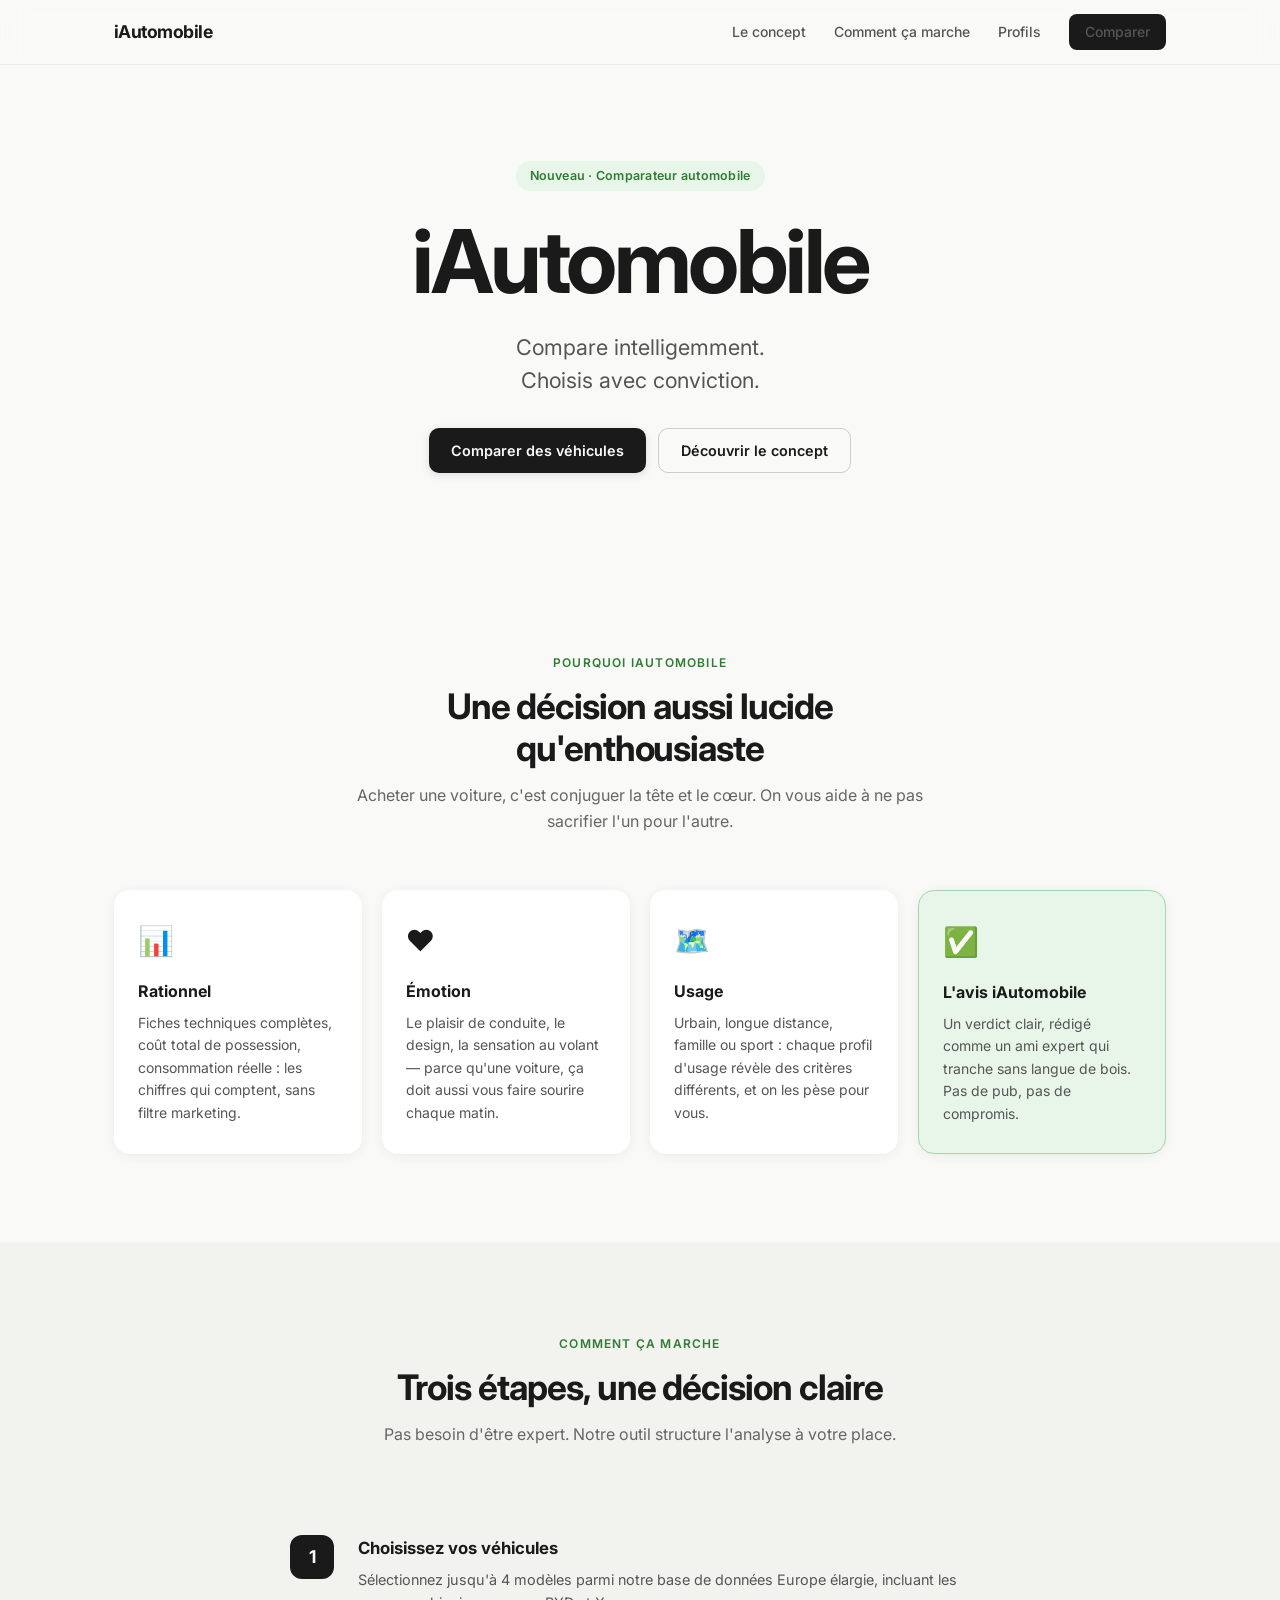
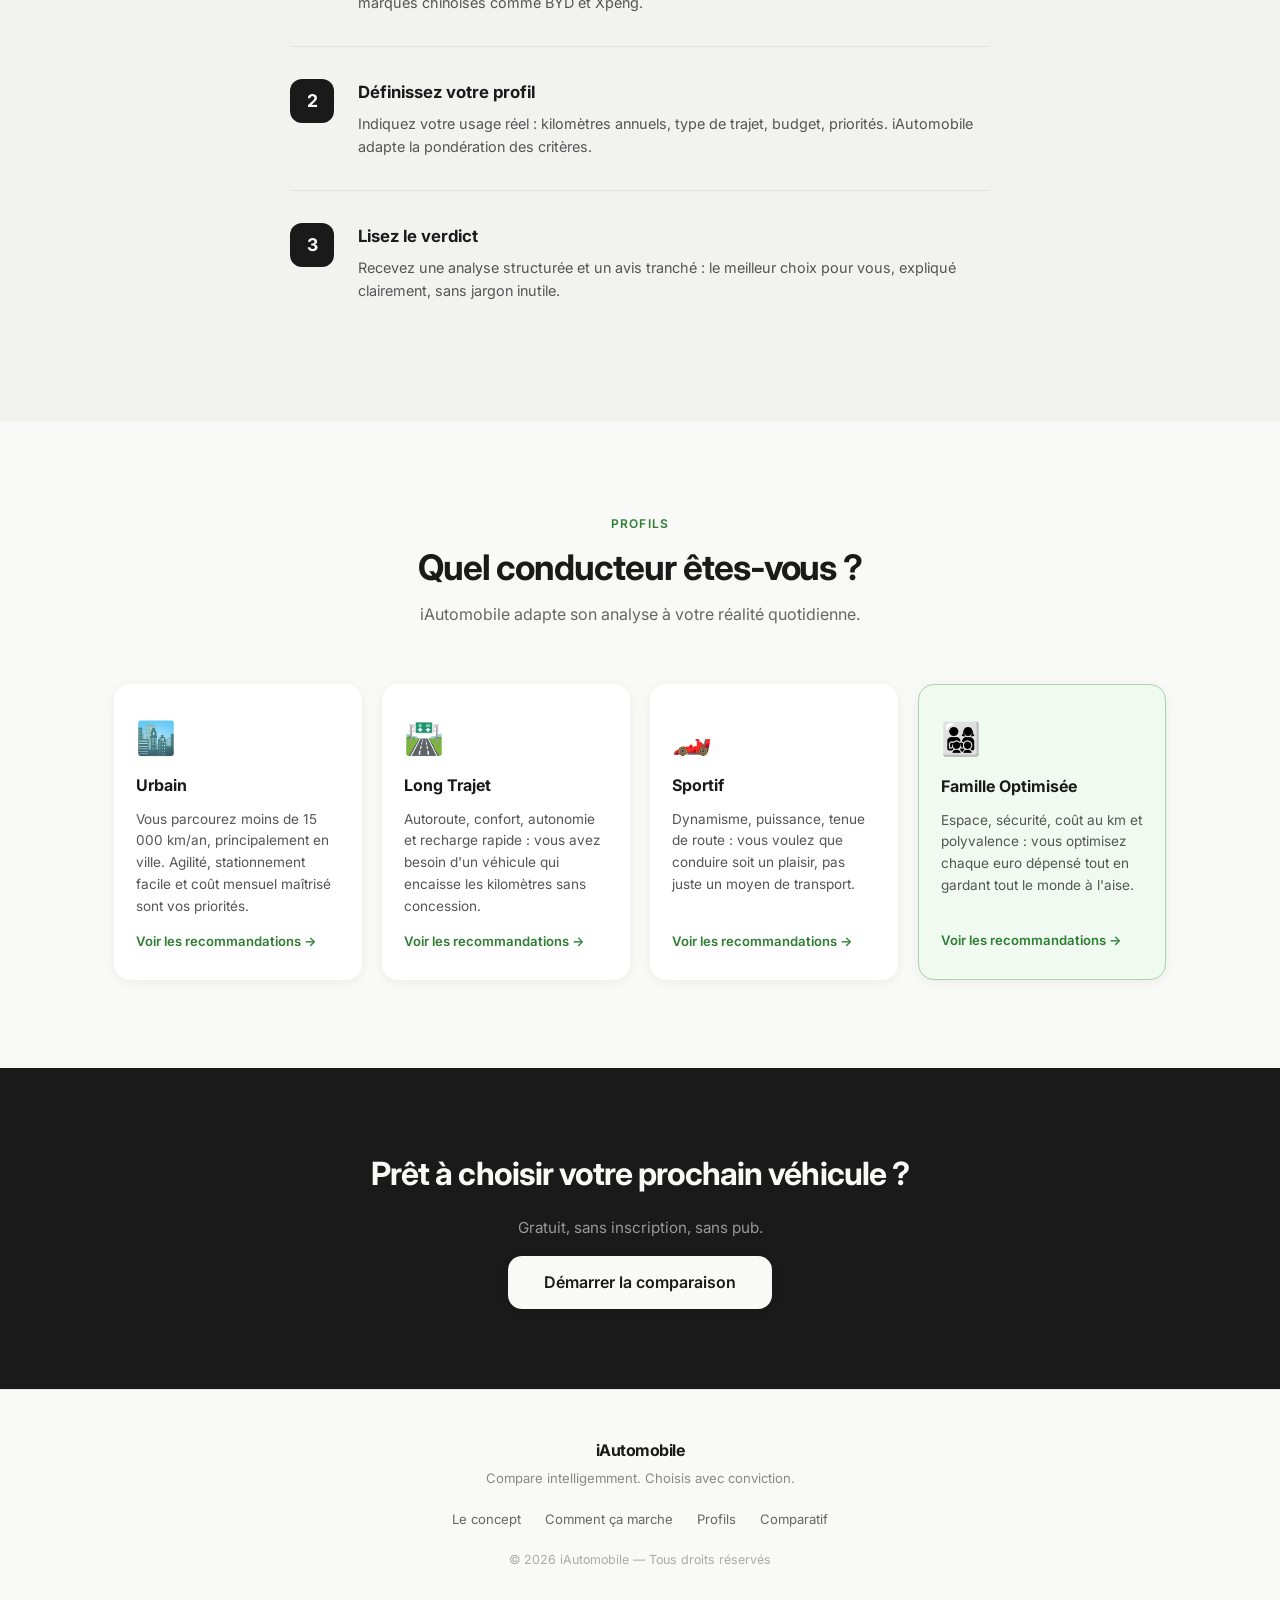
==== commit ac93987b: "Add files via upload" ====
--- a/index.html
+++ b/index.html
@@ -1,211 +1,185 @@
-<!doctype html>
+<!DOCTYPE html>
 <html lang="fr">
 <head>
-  <meta charset="utf-8" />
-  <meta name="viewport" content="width=device-width,initial-scale=1" />
-  <title>iAutomobile — Comparateur auto</title>
-  <link rel="preconnect" href="https://fonts.googleapis.com">
-  <link rel="preconnect" href="https://fonts.gstatic.com" crossorigin>
-  <link href="https://fonts.googleapis.com/css2?family=Inter:wght@400;500;600;700&display=swap" rel="stylesheet">
-  <link rel="stylesheet" href="./style.css" />
+  <meta charset="UTF-8" />
+  <meta name="viewport" content="width=device-width, initial-scale=1.0" />
+  <title>iAutomobile — Comparez intelligemment</title>
+  <link rel="stylesheet" href="style.css" />
+  <link rel="preconnect" href="https://fonts.googleapis.com" />
+  <link rel="preconnect" href="https://fonts.gstatic.com" crossorigin />
+  <link href="https://fonts.googleapis.com/css2?family=Inter:wght@300;400;500;600;700&display=swap" rel="stylesheet" />
 </head>
+<body>
 
-<body>
-  <header class="topbar">
-    <div class="container topbar__inner">
-      <div class="brand">
-        <div class="brand__logo">iA</div>
-        <div class="brand__text">
-          <div class="brand__name">iAutomobile</div>
-          <div class="brand__tag">Compare intelligemment. Choisis avec conviction.</div>
-        </div>
-      </div>
-      <div class="topbar__actions">
-        <a class="btn btn--ghost" href="#compare">Aller au comparatif</a>
-        <a class="btn btn--primary" href="#how">Comment ça marche</a>
-      </div>
+  <!-- ─── NAV ─── -->
+  <header class="nav">
+    <div class="container nav__inner">
+      <a href="#" class="nav__logo">iAutomobile</a>
+      <nav class="nav__links">
+        <a href="#concept">Le concept</a>
+        <a href="#how">Comment ça marche</a>
+        <a href="#profiles">Profils</a>
+        <a href="comparatif.html" class="btn btn--small">Comparer</a>
+      </nav>
     </div>
   </header>
 
-  <main>
-    <!-- HERO -->
-    <section class="hero">
-      <div class="container hero__inner">
-        <div class="hero__left">
-          <h1>Le comparateur auto premium (France) qui mixe <span class="hl">coût réel</span> + <span class="hl">plaisir</span>.</h1>
-          <p class="muted">
-            Choisis un profil (Urbain / Long Trajet / Sportif / Famille Optimisée),
-            ajuste ton kilométrage annuel, et compare jusqu’à 4 véhicules.
-          </p>
-          <div class="hero__cta">
-            <a class="btn btn--primary" href="#compare">Faire un comparatif</a>
-            <a class="btn btn--ghost" href="#models">Voir les modèles</a>
-          </div>
+  <!-- ─── HERO ─── -->
+  <section class="hero">
+    <div class="container hero__inner">
+      <div class="badge">Nouveau · Comparateur automobile</div>
+      <h1 class="hero__title">iAutomobile</h1>
+      <p class="hero__tagline">Compare intelligemment.<br />Choisis avec conviction.</p>
+      <div class="hero__ctas">
+        <a href="comparatif.html" class="btn btn--primary">Comparer des véhicules</a>
+        <a href="#concept" class="btn btn--ghost">Découvrir le concept</a>
+      </div>
+    </div>
+  </section>
 
-          <div class="kpis">
-            <div class="kpi">
-              <div class="kpi__big">4</div>
-              <div class="kpi__label">véhicules</div>
-            </div>
-            <div class="kpi">
-              <div class="kpi__big">100</div>
-              <div class="kpi__label">score global</div>
-            </div>
-            <div class="kpi">
-              <div class="kpi__big">FR</div>
-              <div class="kpi__label">hypothèses coûts</div>
-            </div>
+  <!-- ─── SECTION 1 : POURQUOI iAUTOMOBILE ─── -->
+  <section class="section" id="concept">
+    <div class="container">
+      <div class="section__header">
+        <span class="section__label">Pourquoi iAutomobile</span>
+        <h2 class="section__title">Une décision aussi lucide qu'enthousiaste</h2>
+        <p class="section__sub">Acheter une voiture, c'est conjuguer la tête et le cœur. On vous aide à ne pas sacrifier l'un pour l'autre.</p>
+      </div>
+      <div class="cards cards--4">
+
+        <div class="card">
+          <div class="card__icon">📊</div>
+          <h3 class="card__title">Rationnel</h3>
+          <p class="card__text">Fiches techniques complètes, coût total de possession, consommation réelle : les chiffres qui comptent, sans filtre marketing.</p>
+        </div>
+
+        <div class="card">
+          <div class="card__icon">❤️</div>
+          <h3 class="card__title">Émotion</h3>
+          <p class="card__text">Le plaisir de conduite, le design, la sensation au volant — parce qu'une voiture, ça doit aussi vous faire sourire chaque matin.</p>
+        </div>
+
+        <div class="card">
+          <div class="card__icon">🗺️</div>
+          <h3 class="card__title">Usage</h3>
+          <p class="card__text">Urbain, longue distance, famille ou sport : chaque profil d'usage révèle des critères différents, et on les pèse pour vous.</p>
+        </div>
+
+        <div class="card card--green">
+          <div class="card__icon">✅</div>
+          <h3 class="card__title">L'avis iAutomobile</h3>
+          <p class="card__text">Un verdict clair, rédigé comme un ami expert qui tranche sans langue de bois. Pas de pub, pas de compromis.</p>
+        </div>
+
+      </div>
+    </div>
+  </section>
+
+  <!-- ─── SECTION 2 : COMMENT ÇA MARCHE ─── -->
+  <section class="section section--alt" id="how">
+    <div class="container">
+      <div class="section__header">
+        <span class="section__label">Comment ça marche</span>
+        <h2 class="section__title">Trois étapes, une décision claire</h2>
+        <p class="section__sub">Pas besoin d'être expert. Notre outil structure l'analyse à votre place.</p>
+      </div>
+      <div class="steps">
+
+        <div class="step">
+          <div class="step__number">1</div>
+          <div class="step__body">
+            <h3 class="step__title">Choisissez vos véhicules</h3>
+            <p class="step__text">Sélectionnez jusqu'à 4 modèles parmi notre base de données Europe élargie, incluant les marques chinoises comme BYD et Xpeng.</p>
           </div>
         </div>
 
-        <div class="hero__right card card--glass">
-          <div class="card__title">Aperçu</div>
-          <div class="preview">
-            <div class="preview__row">
-              <div class="pill pill--green">Recommandé</div>
-              <div class="pill">Profil : Long Trajet</div>
-            </div>
-            <div class="preview__big">Coût annuel estimé</div>
-            <div class="preview__num">≈ 7 850 €</div>
-            <div class="preview__bars">
-              <div class="bar">
-                <div class="bar__label">Énergie</div>
-                <div class="bar__track"><div class="bar__fill" style="width:62%"></div></div>
-              </div>
-              <div class="bar">
-                <div class="bar__label">Entretien</div>
-                <div class="bar__track"><div class="bar__fill" style="width:22%"></div></div>
-              </div>
-              <div class="bar">
-                <div class="bar__label">Assurance</div>
-                <div class="bar__track"><div class="bar__fill" style="width:16%"></div></div>
-              </div>
-            </div>
-            <div class="preview__small muted">* Estimations indicatives (France)</div>
-          </div>
-        </div>
-      </div>
-    </section>
-
-    <!-- HOW IT WORKS -->
-    <section id="how" class="section">
-      <div class="container">
-        <h2>Comment ça marche</h2>
-        <div class="grid3">
-          <div class="card">
-            <div class="card__title">1) Ton profil</div>
-            <p class="muted">Urbain, Long Trajet, Sportif, Famille Optimisée : le score s’adapte à ton usage.</p>
-          </div>
-          <div class="card">
-            <div class="card__title">2) Coût annuel</div>
-            <p class="muted">Énergie + entretien + assurance (et décote en bonus sur 3/5 ans).</p>
-          </div>
-          <div class="card">
-            <div class="card__title">3) Verdict</div>
-            <p class="muted">Une phrase claire : pourquoi ce véhicule est bon… et ce qu’il sacrifie.</p>
-          </div>
-        </div>
-      </div>
-    </section>
-
-    <!-- MODELS -->
-    <section id="models" class="section">
-      <div class="container">
-        <div class="section__head">
-          <h2>Modèles inclus (MVP)</h2>
-          <p class="muted">Tu peux ajouter des véhicules dans <code>script.js</code> (tableau <code>VEHICLES</code>).</p>
-        </div>
-        <div id="modelsList" class="models"></div>
-      </div>
-    </section>
-
-    <!-- COMPARE -->
-    <section id="compare" class="section section--compare">
-      <div class="container">
-        <div class="section__head">
-          <h2>Comparatif</h2>
-          <p class="muted">Sélectionne jusqu’à 4 véhicules. Le score et les coûts se mettent à jour instantanément.</p>
-        </div>
-
-        <!-- Sticky controls -->
-        <div class="controls card sticky">
-          <div class="controls__row">
-            <div class="field">
-              <label>Profil</label>
-              <div class="seg" role="tablist" aria-label="Profil">
-                <button class="seg__btn is-active" data-profile="urban">Urbain</button>
-                <button class="seg__btn" data-profile="long">Long Trajet</button>
-                <button class="seg__btn" data-profile="sport">Sportif</button>
-                <button class="seg__btn" data-profile="family">Famille Optimisée</button>
-              </div>
-            </div>
-
-            <div class="field">
-              <label>Kilométrage / an: <span id="kmLabel" class="mono">12000</span> km</label>
-              <input id="kmInput" type="range" min="5000" max="50000" step="1000" value="12000" />
-              <div class="field__hint muted">Ajuste pour voir l’impact sur le coût annuel et le coût/100 km.</div>
-            </div>
-
-            <div class="field">
-              <label>Trajet principal</label>
-              <div class="seg" role="tablist" aria-label="Trajet">
-                <button class="seg__btn is-active" data-trip="city">Ville</button>
-                <button class="seg__btn" data-trip="mix">Mixte</button>
-                <button class="seg__btn" data-trip="highway">Autoroute</button>
-              </div>
-            </div>
-          </div>
-
-          <div class="controls__row controls__row--tight">
-            <div class="field field--grow">
-              <label>Ajouter un véhicule</label>
-              <div class="add">
-                <select id="addSelect"></select>
-                <button id="addBtn" class="btn btn--primary">Ajouter</button>
-              </div>
-              <div class="field__hint muted">Astuce : commence par 2 véhicules, puis ajoute jusqu’à 4.</div>
-            </div>
-
-            <div class="field">
-              <label>Actions</label>
-              <div class="actions">
-                <button id="resetBtn" class="btn btn--ghost">Reset</button>
-                <button id="demoBtn" class="btn btn--ghost">Démo (2 véhicules)</button>
-              </div>
-            </div>
+        <div class="step">
+          <div class="step__number">2</div>
+          <div class="step__body">
+            <h3 class="step__title">Définissez votre profil</h3>
+            <p class="step__text">Indiquez votre usage réel : kilomètres annuels, type de trajet, budget, priorités. iAutomobile adapte la pondération des critères.</p>
           </div>
         </div>
 
-        <!-- Cards -->
-        <div id="cards" class="cards"></div>
-
-        <!-- Comparison table -->
-        <div class="tableWrap card">
-          <div class="tableHead">
-            <div class="tableHead__title">Tableau comparatif</div>
-            <div class="muted">Données MVP (indicatives) — focus décision rapide.</div>
-          </div>
-          <div class="tableScroll">
-            <table id="compareTable"></table>
-          </div>
-
-          <div class="legal muted">
-            * Estimations basées sur les prix moyens carburant France, entretien moyen du segment, décote estimée et assurance indicative.
-            Les coûts réels peuvent varier selon profil conducteur et usage.
+        <div class="step">
+          <div class="step__number">3</div>
+          <div class="step__body">
+            <h3 class="step__title">Lisez le verdict</h3>
+            <p class="step__text">Recevez une analyse structurée et un avis tranché : le meilleur choix pour vous, expliqué clairement, sans jargon inutile.</p>
           </div>
         </div>
 
       </div>
-    </section>
+    </div>
+  </section>
 
-    <footer class="footer">
-      <div class="container footer__inner">
-        <div class="muted">© <span id="year"></span> iAutomobile — MVP statique (HTML)</div>
-        <div class="muted">Déployable sur Vercel en 1 clic</div>
+  <!-- ─── SECTION 3 : PROFILS ─── -->
+  <section class="section" id="profiles">
+    <div class="container">
+      <div class="section__header">
+        <span class="section__label">Profils</span>
+        <h2 class="section__title">Quel conducteur êtes-vous ?</h2>
+        <p class="section__sub">iAutomobile adapte son analyse à votre réalité quotidienne.</p>
       </div>
-    </footer>
-  </main>
+      <div class="profiles">
 
-  <script src="./script.js"></script>
+        <div class="profile-card">
+          <div class="profile-card__emoji">🏙️</div>
+          <h3 class="profile-card__title">Urbain</h3>
+          <p class="profile-card__text">Vous parcourez moins de 15 000 km/an, principalement en ville. Agilité, stationnement facile et coût mensuel maîtrisé sont vos priorités.</p>
+          <a href="comparatif.html" class="profile-card__link">Voir les recommandations →</a>
+        </div>
+
+        <div class="profile-card">
+          <div class="profile-card__emoji">🛣️</div>
+          <h3 class="profile-card__title">Long Trajet</h3>
+          <p class="profile-card__text">Autoroute, confort, autonomie et recharge rapide : vous avez besoin d'un véhicule qui encaisse les kilomètres sans concession.</p>
+          <a href="comparatif.html" class="profile-card__link">Voir les recommandations →</a>
+        </div>
+
+        <div class="profile-card">
+          <div class="profile-card__emoji">🏎️</div>
+          <h3 class="profile-card__title">Sportif</h3>
+          <p class="profile-card__text">Dynamisme, puissance, tenue de route : vous voulez que conduire soit un plaisir, pas juste un moyen de transport.</p>
+          <a href="comparatif.html" class="profile-card__link">Voir les recommandations →</a>
+        </div>
+
+        <div class="profile-card profile-card--highlight">
+          <div class="profile-card__emoji">👨‍👩‍👧‍👦</div>
+          <h3 class="profile-card__title">Famille Optimisée</h3>
+          <p class="profile-card__text">Espace, sécurité, coût au km et polyvalence : vous optimisez chaque euro dépensé tout en gardant tout le monde à l'aise.</p>
+          <a href="comparatif.html" class="profile-card__link">Voir les recommandations →</a>
+        </div>
+
+      </div>
+    </div>
+  </section>
+
+  <!-- ─── CTA BAND ─── -->
+  <section class="cta-band">
+    <div class="container cta-band__inner">
+      <h2 class="cta-band__title">Prêt à choisir votre prochain véhicule ?</h2>
+      <p class="cta-band__sub">Gratuit, sans inscription, sans pub.</p>
+      <a href="comparatif.html" class="btn btn--primary btn--large">Démarrer la comparaison</a>
+    </div>
+  </section>
+
+  <!-- ─── FOOTER ─── -->
+  <footer class="footer">
+    <div class="container footer__inner">
+      <div class="footer__brand">
+        <span class="footer__logo">iAutomobile</span>
+        <p class="footer__tagline">Compare intelligemment. Choisis avec conviction.</p>
+      </div>
+      <nav class="footer__nav">
+        <a href="#concept">Le concept</a>
+        <a href="#how">Comment ça marche</a>
+        <a href="#profiles">Profils</a>
+        <a href="comparatif.html">Comparatif</a>
+      </nav>
+      <p class="footer__copy">© 2026 iAutomobile — Tous droits réservés</p>
+    </div>
+  </footer>
+
 </body>
 </html>
--- a/style.css
+++ b/style.css
@@ -1,296 +1,497 @@
-:root{
-  --bg:#F7F7F5;
-  --text:#111111;
-  --muted:rgba(17,17,17,.62);
-  --card:#ffffff;
-  --line:rgba(17,17,17,.10);
-  --shadow:0 18px 60px rgba(0,0,0,.08);
-  --shadow2:0 10px 30px rgba(0,0,0,.06);
-  --r:16px;
-  --green:#C8FF5A;
-  --greenText:#0f1a00;
-}
-
-*{box-sizing:border-box}
-html,body{height:100%}
-body{
-  margin:0;
-  font-family:Inter,system-ui,-apple-system,Segoe UI,Roboto,Arial,sans-serif;
-  background:var(--bg);
-  color:var(--text);
-}
-
-.container{max-width:1120px;margin:0 auto;padding:0 20px}
-
-.muted{color:var(--muted)}
-.mono{font-variant-numeric:tabular-nums}
-code{background:rgba(0,0,0,.05);padding:.15rem .35rem;border-radius:10px}
-
-.topbar{
-  position:sticky; top:0; z-index:50;
-  background:rgba(247,247,245,.75);
-  backdrop-filter: blur(14px);
-  border-bottom:1px solid var(--line);
-}
-.topbar__inner{
-  display:flex; align-items:center; justify-content:space-between;
-  padding:14px 0;
-}
-.brand{display:flex; gap:12px; align-items:center}
-.brand__logo{
-  width:40px; height:40px; border-radius:12px;
-  display:grid; place-items:center;
-  background:#111;
-  color:#fff;
-  font-weight:800;
-  letter-spacing:-.03em;
-}
-.brand__name{font-weight:700}
-.brand__tag{font-size:12px;color:var(--muted)}
-.topbar__actions{display:flex;gap:10px;align-items:center}
-
-.hero{padding:48px 0 10px}
-.hero__inner{display:grid;grid-template-columns:1.2fr .8fr;gap:18px;align-items:stretch}
-.hero h1{font-size:44px;line-height:1.06;margin:0 0 14px;letter-spacing:-.03em}
-.hl{background:rgba(200,255,90,.55);padding:0 .25em;border-radius:.4em}
-.hero__cta{display:flex;gap:10px;margin:18px 0 10px;flex-wrap:wrap}
-
-.kpis{display:flex;gap:10px;margin-top:18px;flex-wrap:wrap}
-.kpi{
-  background:rgba(255,255,255,.65);
-  border:1px solid var(--line);
-  border-radius:14px;
-  padding:10px 12px;
-  min-width:120px;
-}
-.kpi__big{font-weight:800;font-size:22px;letter-spacing:-.02em}
-.kpi__label{font-size:12px;color:var(--muted)}
-
-.section{padding:42px 0}
-.section--compare{padding-top:20px}
-.section__head{display:flex;align-items:flex-end;justify-content:space-between;gap:12px;flex-wrap:wrap}
-h2{margin:0 0 14px;letter-spacing:-.02em}
-p{margin:0}
-
-.grid3{display:grid;grid-template-columns:repeat(3,1fr);gap:14px;margin-top:16px}
-
-.card{
-  background:var(--card);
-  border:1px solid var(--line);
-  border-radius:var(--r);
-  box-shadow:var(--shadow2);
-  padding:16px;
-}
-.card--glass{
-  background:rgba(255,255,255,.65);
-  backdrop-filter: blur(16px);
-}
-.card__title{font-weight:700;margin-bottom:10px;letter-spacing:-.01em}
-
-.preview__row{display:flex;gap:8px;flex-wrap:wrap;margin-bottom:10px}
-.preview__big{font-weight:600;margin-top:2px}
-.preview__num{font-size:34px;font-weight:800;letter-spacing:-.03em;margin:6px 0 10px}
-.preview__bars{display:grid;gap:10px}
-.preview__small{font-size:12px;margin-top:10px}
-
-.pill{
-  display:inline-flex; align-items:center; gap:8px;
-  padding:7px 10px;
-  border-radius:999px;
-  border:1px solid var(--line);
-  background:rgba(255,255,255,.75);
-  font-size:12px;
-}
-.pill--green{
-  background:rgba(200,255,90,.65);
-  border-color:rgba(200,255,90,.95);
-  color:var(--greenText);
-  font-weight:700;
-}
-
-.btn{
-  border:1px solid var(--line);
-  background:rgba(255,255,255,.8);
-  padding:10px 12px;
-  border-radius:14px;
-  cursor:pointer;
-  font-weight:600;
-  text-decoration:none;
-  color:var(--text);
-  display:inline-flex;align-items:center;justify-content:center;
-  transition:transform .12s ease, box-shadow .12s ease, background .12s ease;
-}
-.btn:hover{transform:translateY(-1px); box-shadow:var(--shadow2)}
-.btn--primary{
-  background:#111; color:#fff; border-color:#111;
-}
-.btn--ghost{background:rgba(255,255,255,.65)}
-
-.models{display:grid;grid-template-columns:repeat(3,1fr);gap:12px;margin-top:16px}
-.model{
-  padding:14px;
-  border-radius:16px;
-  border:1px solid var(--line);
-  background:rgba(255,255,255,.75);
-}
-.model__name{font-weight:700}
-.model__meta{font-size:12px;color:var(--muted);margin-top:4px}
-.model__chips{display:flex;gap:6px;flex-wrap:wrap;margin-top:10px}
-
-.controls{
-  padding:14px;
-}
-.controls__row{display:grid;grid-template-columns:1fr 1.2fr 1fr;gap:12px}
-.controls__row--tight{grid-template-columns:1.6fr .7fr;margin-top:12px}
-.field label{display:block;font-size:12px;color:var(--muted);margin-bottom:8px}
-.field__hint{font-size:12px;margin-top:8px}
-.field--grow{min-width:0}
-
-.sticky{
-  position:sticky; top:68px; z-index:30;
-  background:rgba(255,255,255,.72);
+/* ─── RESET & BASE ─────────────────────────────────── */
+*, *::before, *::after {
+  box-sizing: border-box;
+  margin: 0;
+  padding: 0;
+}
+
+html {
+  scroll-behavior: smooth;
+  font-size: 16px;
+}
+
+body {
+  font-family: 'Inter', -apple-system, BlinkMacSystemFont, sans-serif;
+  background-color: #F9F9F7;
+  color: #1A1A1A;
+  line-height: 1.6;
+  -webkit-font-smoothing: antialiased;
+}
+
+a {
+  text-decoration: none;
+  color: inherit;
+}
+
+img {
+  max-width: 100%;
+  display: block;
+}
+
+/* ─── LAYOUT ─────────────────────────────────────────── */
+.container {
+  max-width: 1100px;
+  margin: 0 auto;
+  padding: 0 24px;
+}
+
+/* ─── NAVIGATION ─────────────────────────────────────── */
+.nav {
+  position: sticky;
+  top: 0;
+  z-index: 100;
+  background: rgba(249, 249, 247, 0.85);
   backdrop-filter: blur(12px);
-}
-
-.seg{
-  display:flex; gap:8px; flex-wrap:wrap;
-}
-.seg__btn{
-  border:1px solid var(--line);
-  background:rgba(255,255,255,.72);
-  padding:9px 10px;
-  border-radius:999px;
-  cursor:pointer;
-  font-weight:600;
-  font-size:13px;
-  transition:transform .12s ease, background .12s ease;
-}
-.seg__btn:hover{transform:translateY(-1px)}
-.seg__btn.is-active{
-  background:rgba(200,255,90,.65);
-  border-color:rgba(200,255,90,.95);
-  color:var(--greenText);
-}
-
-input[type="range"]{width:100%}
-
-.add{display:flex;gap:10px;align-items:center}
-select{
-  width:100%;
-  padding:10px 12px;
-  border-radius:14px;
-  border:1px solid var(--line);
-  background:rgba(255,255,255,.85);
-  font-weight:600;
-}
-.actions{display:flex;gap:10px;flex-wrap:wrap}
-
-.cards{display:grid;grid-template-columns:repeat(2,1fr);gap:14px;margin-top:14px}
-.vcard{position:relative; overflow:hidden}
-.vcard:hover{transform:translateY(-2px)}
-.vcard{transition:transform .14s ease, box-shadow .14s ease}
-.vcard__top{display:flex;justify-content:space-between;gap:10px;align-items:flex-start}
-.vcard__name{font-weight:800;letter-spacing:-.02em}
-.vcard__sub{font-size:12px;color:var(--muted);margin-top:3px}
-.badge{
-  display:inline-flex;align-items:center;gap:8px;
-  padding:8px 10px;border-radius:999px;
-  border:1px solid var(--line);
-  background:rgba(255,255,255,.85);
-  font-size:12px;font-weight:700;
-  white-space:nowrap;
-}
-.badge--green{background:rgba(200,255,90,.65);border-color:rgba(200,255,90,.95);color:var(--greenText)}
-.badge--dark{background:#111;border-color:#111;color:#fff}
-
-.photo{
-  margin-top:12px;
-  height:120px;
-  border-radius:14px;
-  border:1px solid var(--line);
-  background:linear-gradient(135deg, rgba(17,17,17,.08), rgba(17,17,17,.02));
-  display:flex;align-items:center;justify-content:center;
-  color:rgba(17,17,17,.45);
-  font-weight:700;
-}
-
-.cost{
-  margin-top:12px;
-  padding-top:12px;
-  border-top:1px solid var(--line);
-}
-.cost__big{display:flex;justify-content:space-between;align-items:baseline;gap:10px}
-.cost__amt{font-size:26px;font-weight:900;letter-spacing:-.03em}
-.cost__small{font-size:12px;color:var(--muted)}
-.bars{display:grid;gap:10px;margin-top:10px}
-.bar{display:grid;gap:6px}
-.bar__label{font-size:12px;color:var(--muted);display:flex;justify-content:space-between}
-.bar__track{height:10px;border-radius:999px;border:1px solid var(--line);background:rgba(255,255,255,.65);overflow:hidden}
-.bar__fill{height:100%;border-radius:999px;background:rgba(17,17,17,.85)}
-
-.scores{
-  margin-top:12px;
-  padding-top:12px;
-  border-top:1px solid var(--line);
-  display:grid;gap:10px;
-}
-.scores__top{display:flex;justify-content:space-between;align-items:center}
-.scoreBig{font-weight:900;font-size:26px;letter-spacing:-.03em}
-.miniRow{display:grid;gap:8px}
-.mini{
-  display:flex;align-items:center;justify-content:space-between;gap:10px;
-  font-size:13px;
-}
-.mini strong{font-variant-numeric:tabular-nums}
-.mini .miniTrack{flex:1;height:10px;border-radius:999px;border:1px solid var(--line);background:rgba(255,255,255,.65);overflow:hidden;margin-left:10px}
-.mini .miniFill{height:100%;background:rgba(17,17,17,.85);border-radius:999px;width:0%}
-
-.verdict{
-  margin-top:12px;
-  padding-top:12px;
-  border-top:1px solid var(--line);
-  font-size:13px;
-  color:rgba(17,17,17,.78);
-}
-
-.removeBtn{
-  position:absolute; top:12px; right:12px;
-  width:34px;height:34px;border-radius:12px;
-  border:1px solid var(--line);
-  background:rgba(255,255,255,.82);
-  cursor:pointer;
-  display:grid;place-items:center;
-}
-.removeBtn:hover{transform:translateY(-1px)}
-
-.tableWrap{margin-top:14px;padding:0}
-.tableHead{padding:16px;border-bottom:1px solid var(--line);display:flex;justify-content:space-between;gap:10px;align-items:flex-end;flex-wrap:wrap}
-.tableHead__title{font-weight:800;letter-spacing:-.02em}
-.tableScroll{overflow:auto}
-table{width:100%;border-collapse:separate;border-spacing:0}
-th,td{padding:12px 14px;border-bottom:1px solid var(--line);vertical-align:top}
-th{
-  position:sticky; top:0;
-  background:rgba(255,255,255,.92);
-  backdrop-filter: blur(8px);
-  text-align:left;
-  font-size:12px;
-  color:var(--muted);
-  z-index:5;
-}
-tr:hover td{background:rgba(0,0,0,.02)}
-.rowLabel{font-weight:700}
-.legal{padding:14px 16px;font-size:12px;border-top:1px solid var(--line)}
-
-.footer{padding:26px 0 40px}
-.footer__inner{display:flex;justify-content:space-between;gap:12px;flex-wrap:wrap}
-
-@media (max-width: 980px){
-  .hero__inner{grid-template-columns:1fr;gap:14px}
-  .hero h1{font-size:34px}
-  .grid3{grid-template-columns:1fr}
-  .models{grid-template-columns:1fr}
-  .controls__row{grid-template-columns:1fr}
-  .controls__row--tight{grid-template-columns:1fr}
-  .cards{grid-template-columns:1fr}
-}
+  -webkit-backdrop-filter: blur(12px);
+  border-bottom: 1px solid rgba(0, 0, 0, 0.06);
+}
+
+.nav__inner {
+  display: flex;
+  align-items: center;
+  justify-content: space-between;
+  height: 64px;
+}
+
+.nav__logo {
+  font-size: 1.1rem;
+  font-weight: 700;
+  letter-spacing: -0.03em;
+  color: #1A1A1A;
+}
+
+.nav__links {
+  display: flex;
+  align-items: center;
+  gap: 28px;
+}
+
+.nav__links a {
+  font-size: 0.875rem;
+  font-weight: 500;
+  color: #555;
+  transition: color 0.2s;
+}
+
+.nav__links a:hover {
+  color: #1A1A1A;
+}
+
+/* ─── BUTTONS ────────────────────────────────────────── */
+.btn {
+  display: inline-flex;
+  align-items: center;
+  justify-content: center;
+  padding: 10px 22px;
+  border-radius: 10px;
+  font-size: 0.9rem;
+  font-weight: 600;
+  cursor: pointer;
+  transition: transform 0.18s ease, box-shadow 0.18s ease, background 0.18s ease;
+}
+
+.btn--primary {
+  background: #1A1A1A;
+  color: #F9F9F7;
+  box-shadow: 0 2px 8px rgba(0,0,0,0.12);
+}
+
+.btn--primary:hover {
+  transform: translateY(-2px);
+  box-shadow: 0 6px 20px rgba(0,0,0,0.18);
+}
+
+.btn--ghost {
+  background: transparent;
+  color: #1A1A1A;
+  border: 1.5px solid rgba(0,0,0,0.18);
+}
+
+.btn--ghost:hover {
+  transform: translateY(-2px);
+  background: rgba(0,0,0,0.04);
+  box-shadow: 0 4px 12px rgba(0,0,0,0.08);
+}
+
+.btn--small {
+  padding: 7px 16px;
+  font-size: 0.82rem;
+  background: #1A1A1A;
+  color: #F9F9F7;
+  border-radius: 8px;
+}
+
+.btn--small:hover {
+  transform: translateY(-2px);
+  box-shadow: 0 4px 12px rgba(0,0,0,0.2);
+}
+
+.btn--large {
+  padding: 14px 36px;
+  font-size: 1rem;
+  border-radius: 14px;
+}
+
+/* ─── HERO ───────────────────────────────────────────── */
+.hero {
+  padding: 96px 0 88px;
+  text-align: center;
+}
+
+.hero__inner {
+  display: flex;
+  flex-direction: column;
+  align-items: center;
+  gap: 24px;
+}
+
+.badge {
+  display: inline-block;
+  background: #E8F5E9;
+  color: #2E7D32;
+  font-size: 0.78rem;
+  font-weight: 600;
+  padding: 5px 14px;
+  border-radius: 999px;
+  letter-spacing: 0.02em;
+}
+
+.hero__title {
+  font-size: clamp(3rem, 8vw, 5.5rem);
+  font-weight: 700;
+  letter-spacing: -0.04em;
+  line-height: 1.05;
+  color: #1A1A1A;
+}
+
+.hero__tagline {
+  font-size: clamp(1.1rem, 2.5vw, 1.35rem);
+  font-weight: 400;
+  color: #555;
+  max-width: 520px;
+  line-height: 1.5;
+}
+
+.hero__ctas {
+  display: flex;
+  flex-wrap: wrap;
+  gap: 12px;
+  justify-content: center;
+  margin-top: 8px;
+}
+
+/* ─── SECTIONS ───────────────────────────────────────── */
+.section {
+  padding: 88px 0;
+}
+
+.section--alt {
+  background: #F2F2EF;
+}
+
+.section__header {
+  text-align: center;
+  max-width: 600px;
+  margin: 0 auto 56px;
+}
+
+.section__label {
+  font-size: 0.75rem;
+  font-weight: 600;
+  text-transform: uppercase;
+  letter-spacing: 0.1em;
+  color: #2E7D32;
+}
+
+.section__title {
+  font-size: clamp(1.6rem, 3.5vw, 2.2rem);
+  font-weight: 700;
+  letter-spacing: -0.03em;
+  color: #1A1A1A;
+  margin-top: 10px;
+  margin-bottom: 14px;
+  line-height: 1.2;
+}
+
+.section__sub {
+  font-size: 1rem;
+  color: #666;
+  line-height: 1.6;
+}
+
+/* ─── CARDS (4-col) ──────────────────────────────────── */
+.cards--4 {
+  display: grid;
+  grid-template-columns: repeat(4, 1fr);
+  gap: 20px;
+}
+
+.card {
+  background: #fff;
+  border-radius: 16px;
+  padding: 28px 24px;
+  box-shadow: 0 2px 12px rgba(0,0,0,0.06);
+  transition: transform 0.2s ease, box-shadow 0.2s ease;
+}
+
+.card:hover {
+  transform: translateY(-4px);
+  box-shadow: 0 8px 28px rgba(0,0,0,0.10);
+}
+
+.card--green {
+  background: #E8F5E9;
+  border: 1.5px solid #A5D6A7;
+}
+
+.card__icon {
+  font-size: 1.8rem;
+  margin-bottom: 14px;
+}
+
+.card__title {
+  font-size: 1rem;
+  font-weight: 700;
+  color: #1A1A1A;
+  margin-bottom: 8px;
+}
+
+.card__text {
+  font-size: 0.875rem;
+  color: #555;
+  line-height: 1.6;
+}
+
+/* ─── STEPS ──────────────────────────────────────────── */
+.steps {
+  display: flex;
+  flex-direction: column;
+  gap: 0;
+  max-width: 700px;
+  margin: 0 auto;
+}
+
+.step {
+  display: flex;
+  align-items: flex-start;
+  gap: 24px;
+  padding: 32px 0;
+  border-bottom: 1px solid rgba(0,0,0,0.07);
+  transition: transform 0.2s ease;
+}
+
+.step:last-child {
+  border-bottom: none;
+}
+
+.step:hover {
+  transform: translateX(4px);
+}
+
+.step__number {
+  flex-shrink: 0;
+  width: 44px;
+  height: 44px;
+  background: #1A1A1A;
+  color: #F9F9F7;
+  border-radius: 12px;
+  display: flex;
+  align-items: center;
+  justify-content: center;
+  font-size: 1.1rem;
+  font-weight: 700;
+}
+
+.step__title {
+  font-size: 1.05rem;
+  font-weight: 700;
+  color: #1A1A1A;
+  margin-bottom: 6px;
+}
+
+.step__text {
+  font-size: 0.9rem;
+  color: #555;
+  line-height: 1.6;
+}
+
+/* ─── PROFILES ───────────────────────────────────────── */
+.profiles {
+  display: grid;
+  grid-template-columns: repeat(4, 1fr);
+  gap: 20px;
+}
+
+.profile-card {
+  background: #fff;
+  border-radius: 16px;
+  padding: 28px 22px;
+  box-shadow: 0 2px 12px rgba(0,0,0,0.06);
+  display: flex;
+  flex-direction: column;
+  gap: 10px;
+  transition: transform 0.2s ease, box-shadow 0.2s ease;
+}
+
+.profile-card:hover {
+  transform: translateY(-4px);
+  box-shadow: 0 10px 30px rgba(0,0,0,0.10);
+}
+
+.profile-card--highlight {
+  border: 1.5px solid #A5D6A7;
+  background: #F0FAF0;
+}
+
+.profile-card__emoji {
+  font-size: 2rem;
+}
+
+.profile-card__title {
+  font-size: 1rem;
+  font-weight: 700;
+  color: #1A1A1A;
+}
+
+.profile-card__text {
+  font-size: 0.85rem;
+  color: #555;
+  line-height: 1.6;
+  flex: 1;
+}
+
+.profile-card__link {
+  font-size: 0.82rem;
+  font-weight: 600;
+  color: #2E7D32;
+  margin-top: 4px;
+  transition: gap 0.2s;
+}
+
+.profile-card__link:hover {
+  text-decoration: underline;
+}
+
+/* ─── CTA BAND ───────────────────────────────────────── */
+.cta-band {
+  background: #1A1A1A;
+  padding: 80px 0;
+}
+
+.cta-band__inner {
+  text-align: center;
+  display: flex;
+  flex-direction: column;
+  align-items: center;
+  gap: 16px;
+}
+
+.cta-band__title {
+  font-size: clamp(1.5rem, 3vw, 2rem);
+  font-weight: 700;
+  color: #F9F9F7;
+  letter-spacing: -0.03em;
+}
+
+.cta-band__sub {
+  font-size: 0.95rem;
+  color: #999;
+}
+
+.cta-band .btn--primary {
+  background: #F9F9F7;
+  color: #1A1A1A;
+}
+
+.cta-band .btn--primary:hover {
+  background: #fff;
+  box-shadow: 0 8px 24px rgba(255,255,255,0.15);
+}
+
+/* ─── FOOTER ─────────────────────────────────────────── */
+.footer {
+  padding: 48px 0;
+  border-top: 1px solid rgba(0,0,0,0.07);
+}
+
+.footer__inner {
+  display: flex;
+  flex-direction: column;
+  align-items: center;
+  gap: 20px;
+  text-align: center;
+}
+
+.footer__logo {
+  font-size: 1rem;
+  font-weight: 700;
+  letter-spacing: -0.03em;
+}
+
+.footer__tagline {
+  font-size: 0.82rem;
+  color: #888;
+  margin-top: 4px;
+}
+
+.footer__nav {
+  display: flex;
+  gap: 24px;
+  flex-wrap: wrap;
+  justify-content: center;
+}
+
+.footer__nav a {
+  font-size: 0.82rem;
+  color: #666;
+  transition: color 0.2s;
+}
+
+.footer__nav a:hover {
+  color: #1A1A1A;
+}
+
+.footer__copy {
+  font-size: 0.78rem;
+  color: #aaa;
+}
+
+/* ─── RESPONSIVE ─────────────────────────────────────── */
+@media (max-width: 900px) {
+  .cards--4,
+  .profiles {
+    grid-template-columns: repeat(2, 1fr);
+  }
+}
+
+@media (max-width: 600px) {
+  .nav__links a:not(.btn) {
+    display: none;
+  }
+
+  .hero {
+    padding: 64px 0 56px;
+  }
+
+  .cards--4,
+  .profiles {
+    grid-template-columns: 1fr;
+  }
+
+  .hero__ctas {
+    flex-direction: column;
+    align-items: stretch;
+  }
+
+  .hero__ctas .btn {
+    text-align: center;
+  }
+
+  .step {
+    gap: 16px;
+  }
+
+  .footer__nav {
+    gap: 16px;
+  }
+}
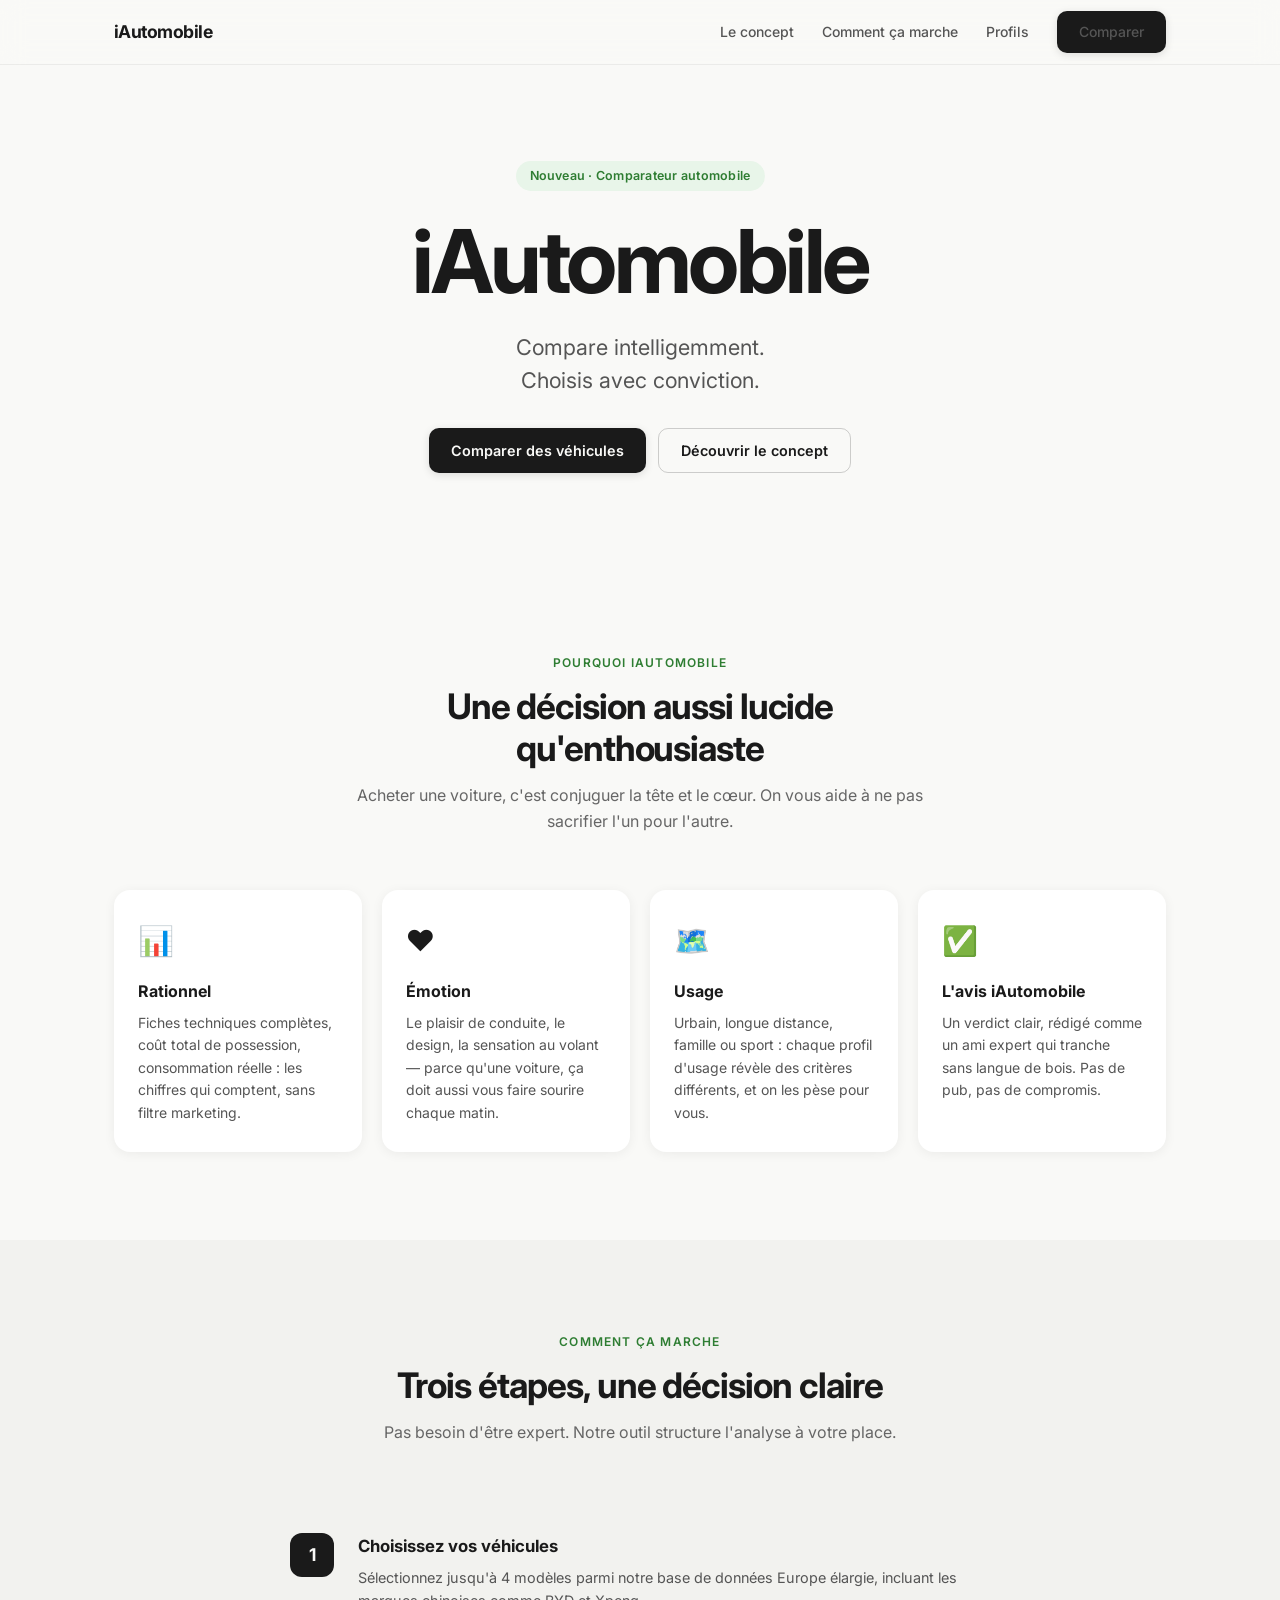
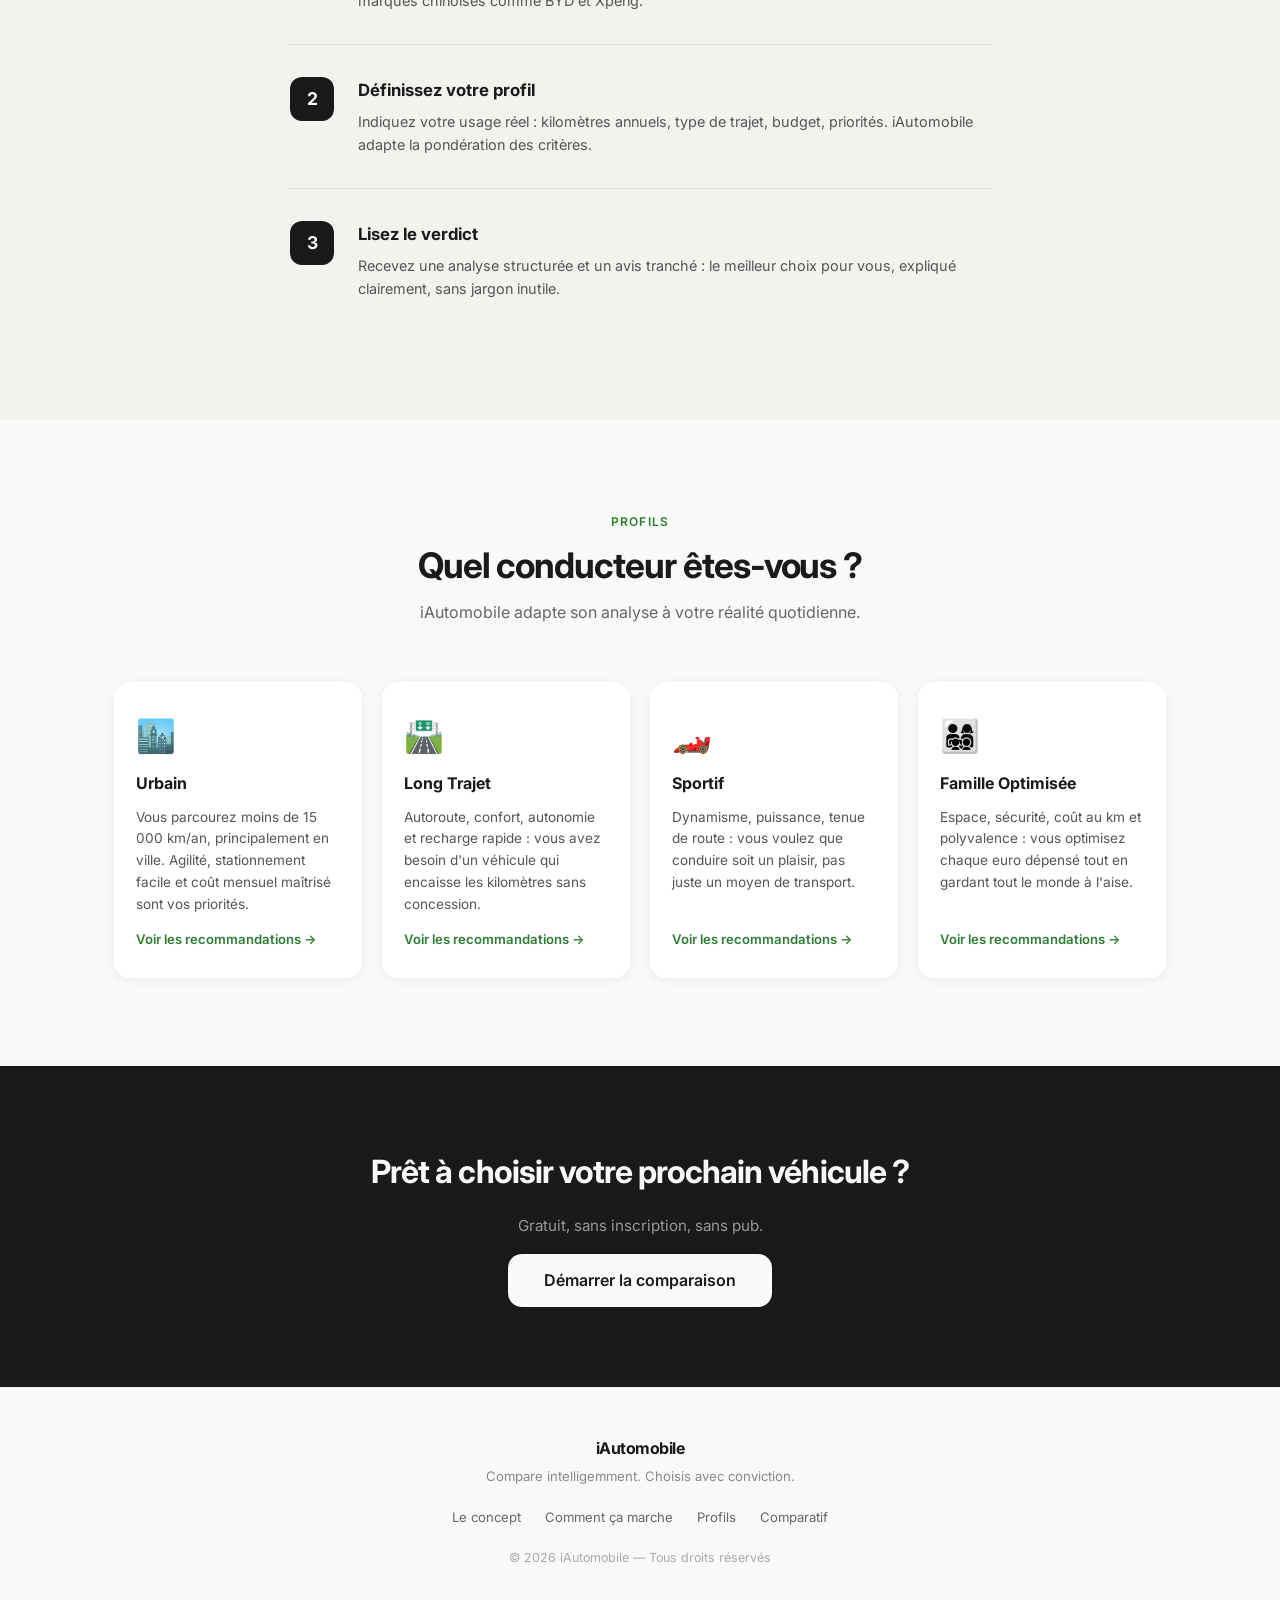
==== commit 1b46c092: "Add files via upload" ====
--- a/index.html
+++ b/index.html
@@ -19,7 +19,7 @@
         <a href="#concept">Le concept</a>
         <a href="#how">Comment ça marche</a>
         <a href="#profiles">Profils</a>
-        <a href="comparatif.html" class="btn btn--small">Comparer</a>
+        <a href="comparatif.html" class="btn btn--primary">Comparer</a>
       </nav>
     </div>
   </header>
--- a/style.css
+++ b/style.css
@@ -117,7 +117,7 @@
   padding: 7px 16px;
   font-size: 0.82rem;
   background: #1A1A1A;
-  color: #F9F9F7;
+  color: #ffffff;
   border-radius: 8px;
 }
 
@@ -240,8 +240,7 @@
 }
 
 .card--green {
-  background: #E8F5E9;
-  border: 1.5px solid #A5D6A7;
+  background: #fff;
 }
 
 .card__icon {
@@ -339,8 +338,7 @@
 }
 
 .profile-card--highlight {
-  border: 1.5px solid #A5D6A7;
-  background: #F0FAF0;
+  background: #fff;
 }
 
 .profile-card__emoji {
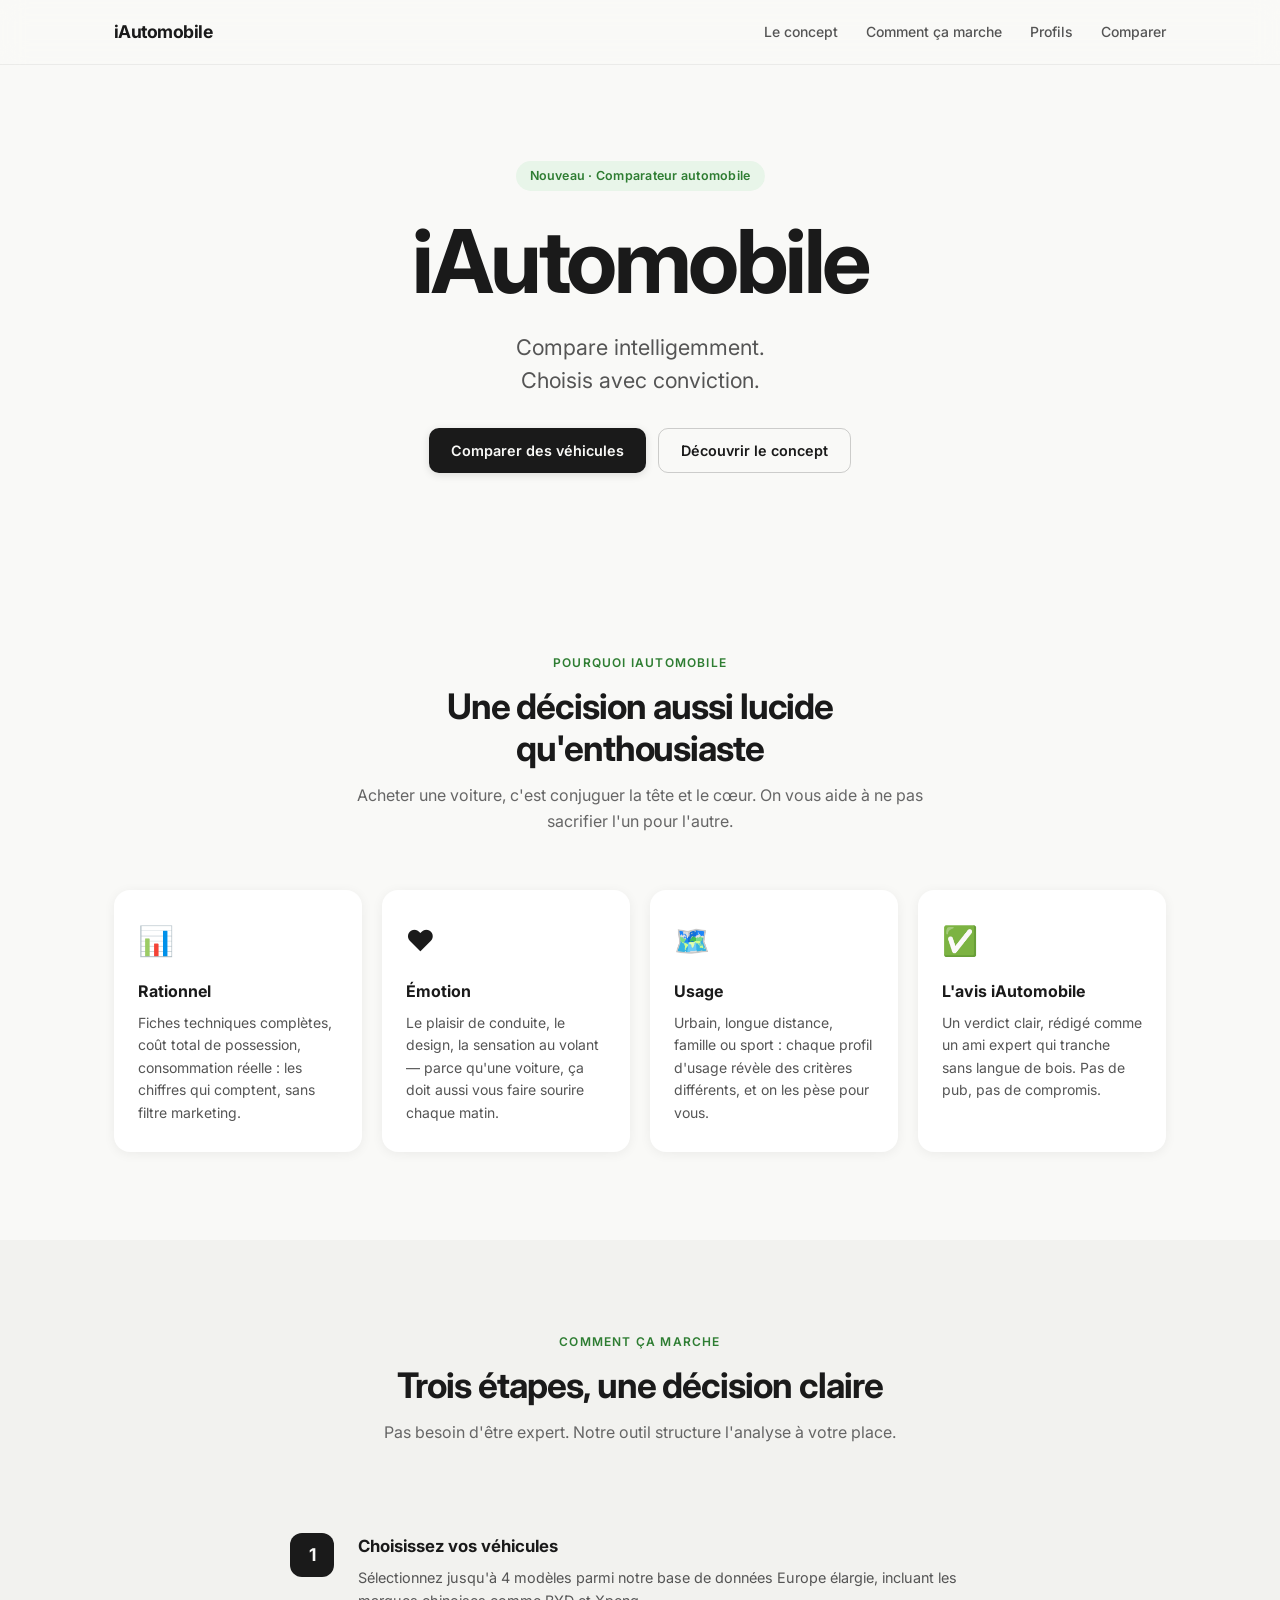
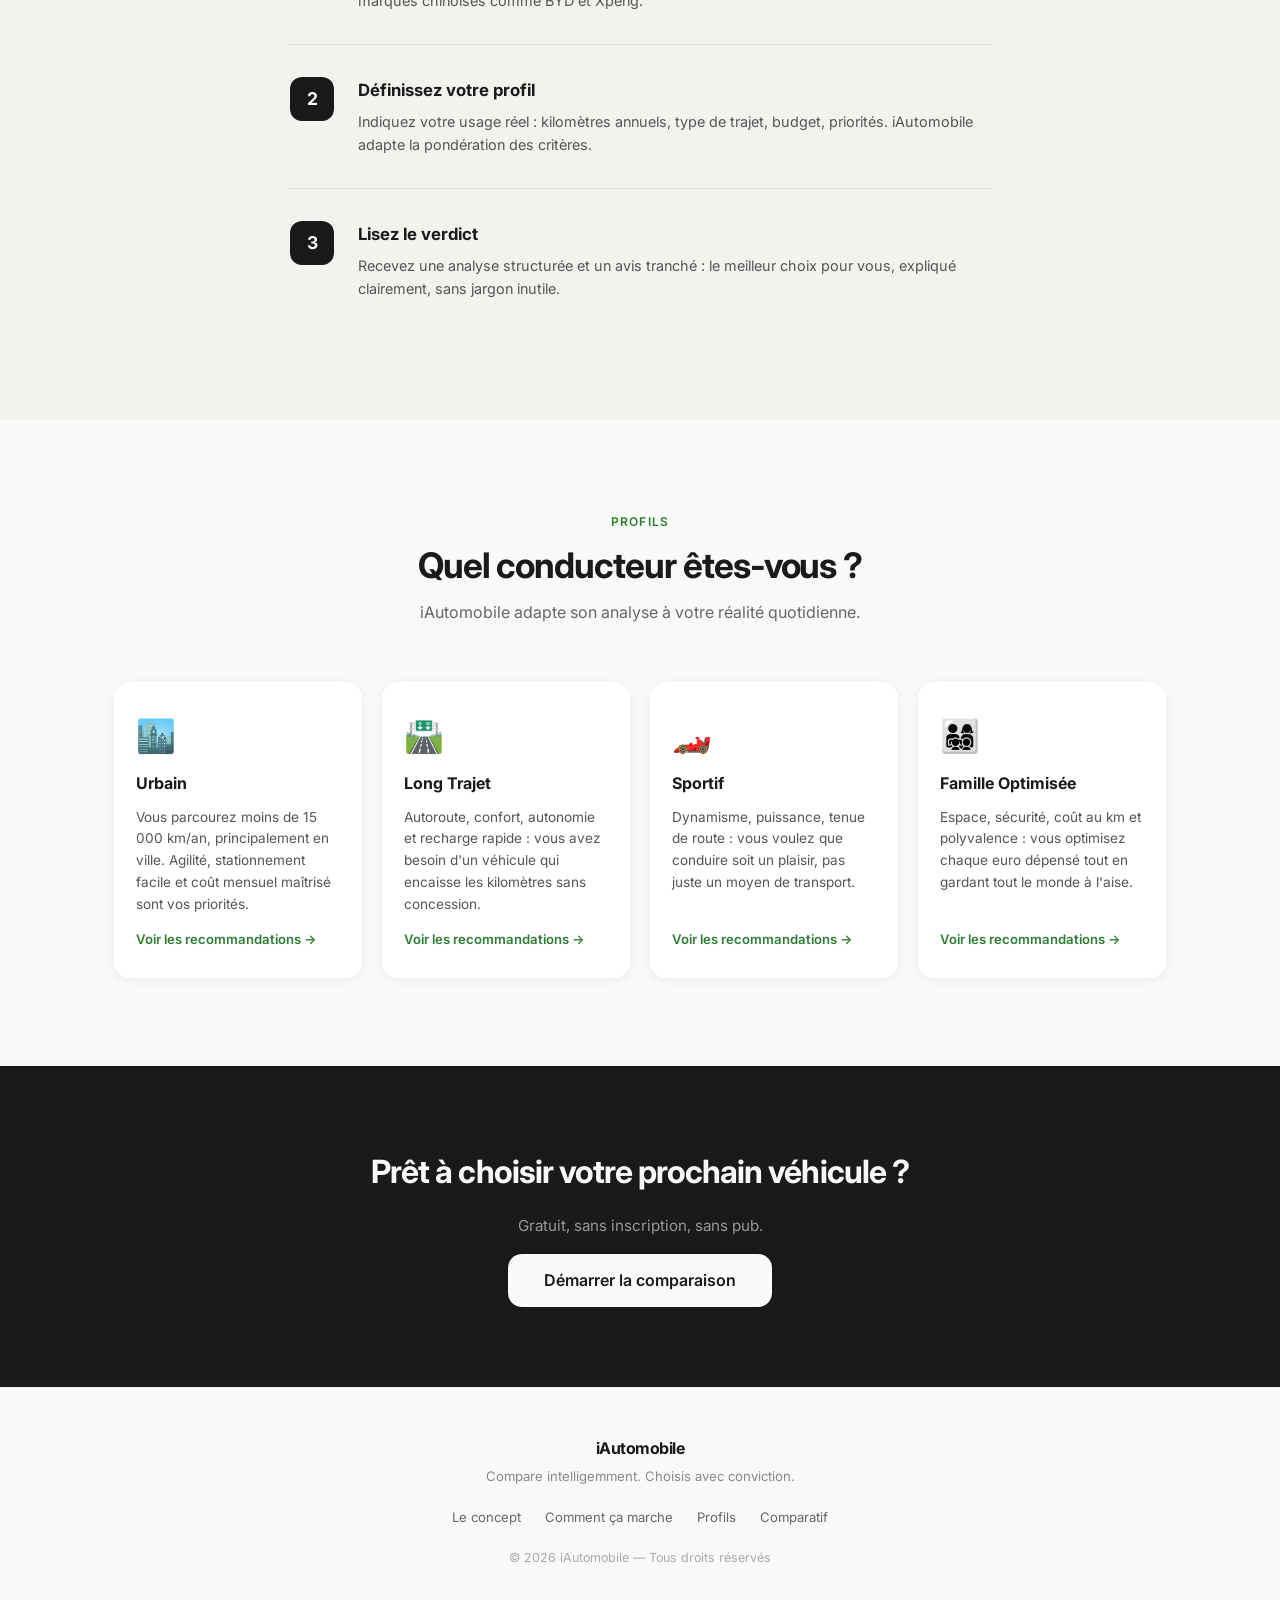
==== commit ec4fb00b: "Add files via upload" ====
--- a/index.html
+++ b/index.html
@@ -19,7 +19,7 @@
         <a href="#concept">Le concept</a>
         <a href="#how">Comment ça marche</a>
         <a href="#profiles">Profils</a>
-        <a href="comparatif.html" class="btn btn--primary">Comparer</a>
+        <a href="comparatif.html">Comparer</a>
       </nav>
     </div>
   </header>
